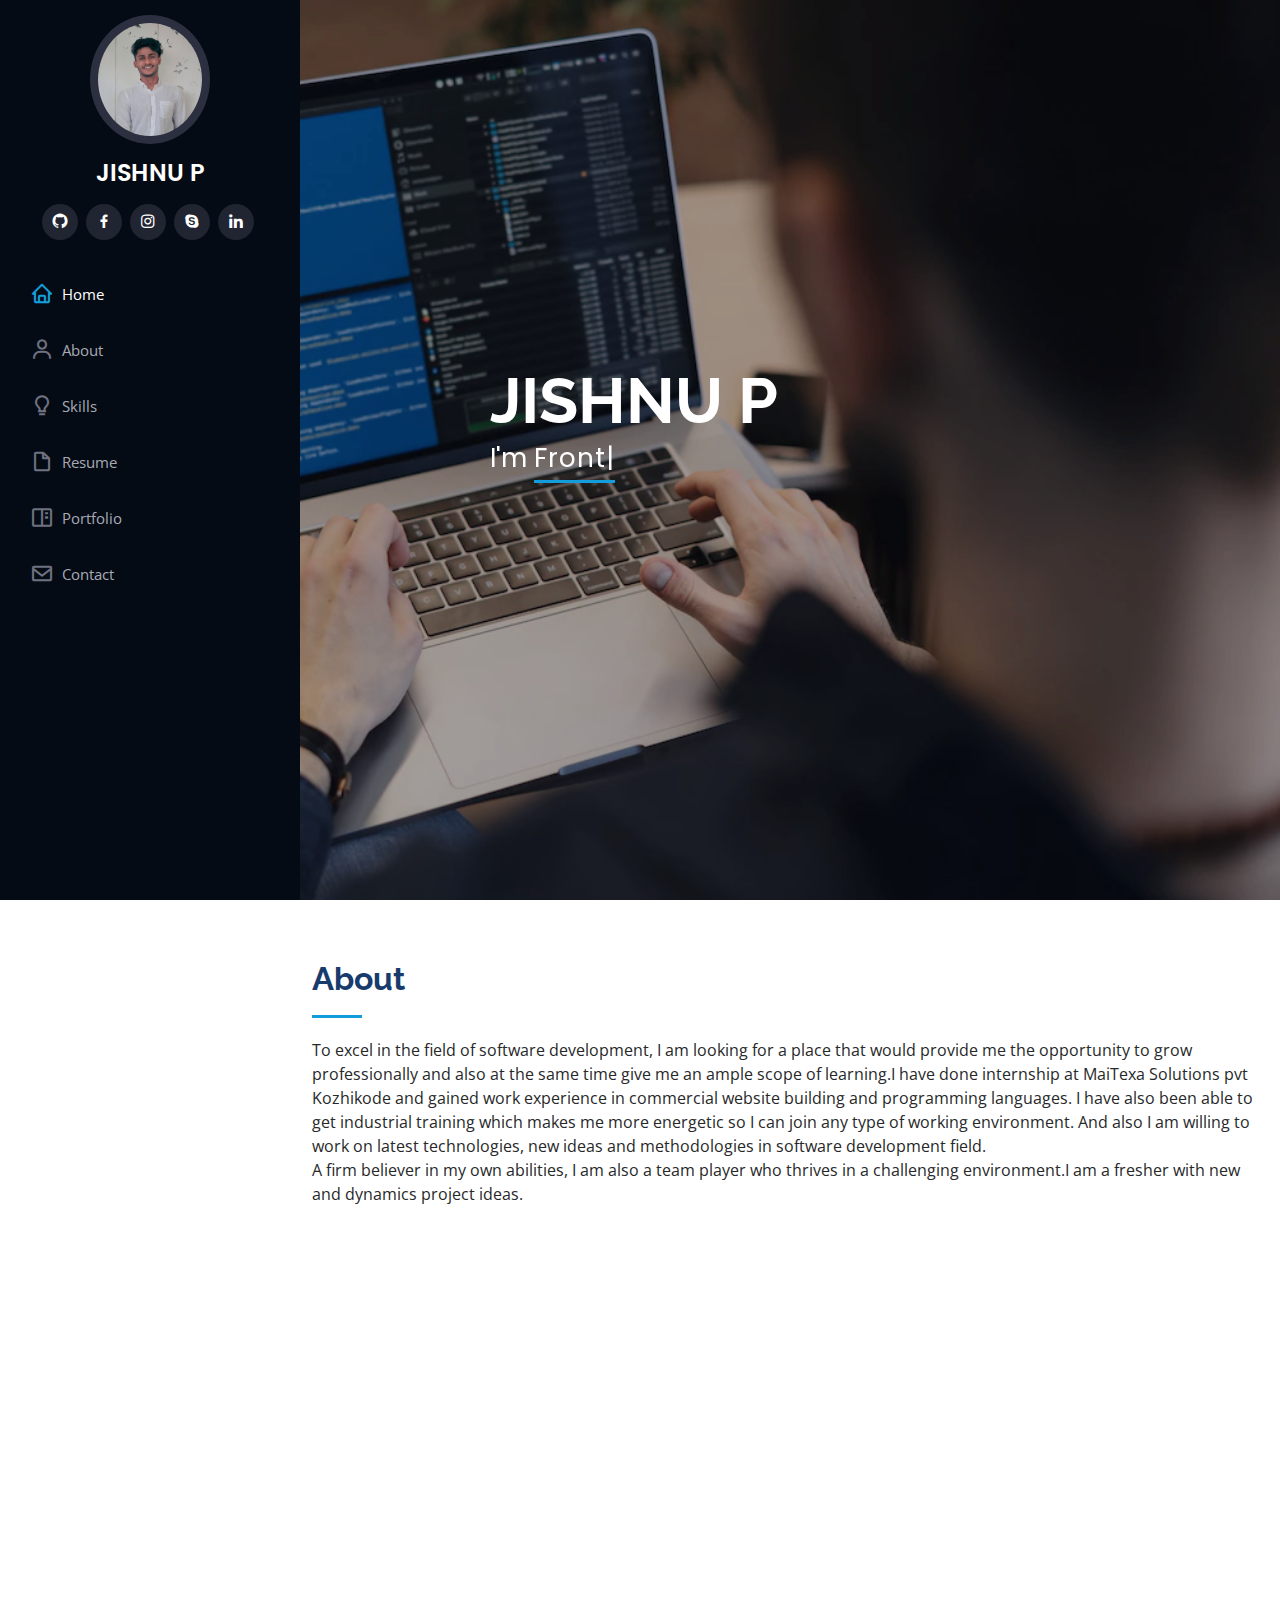
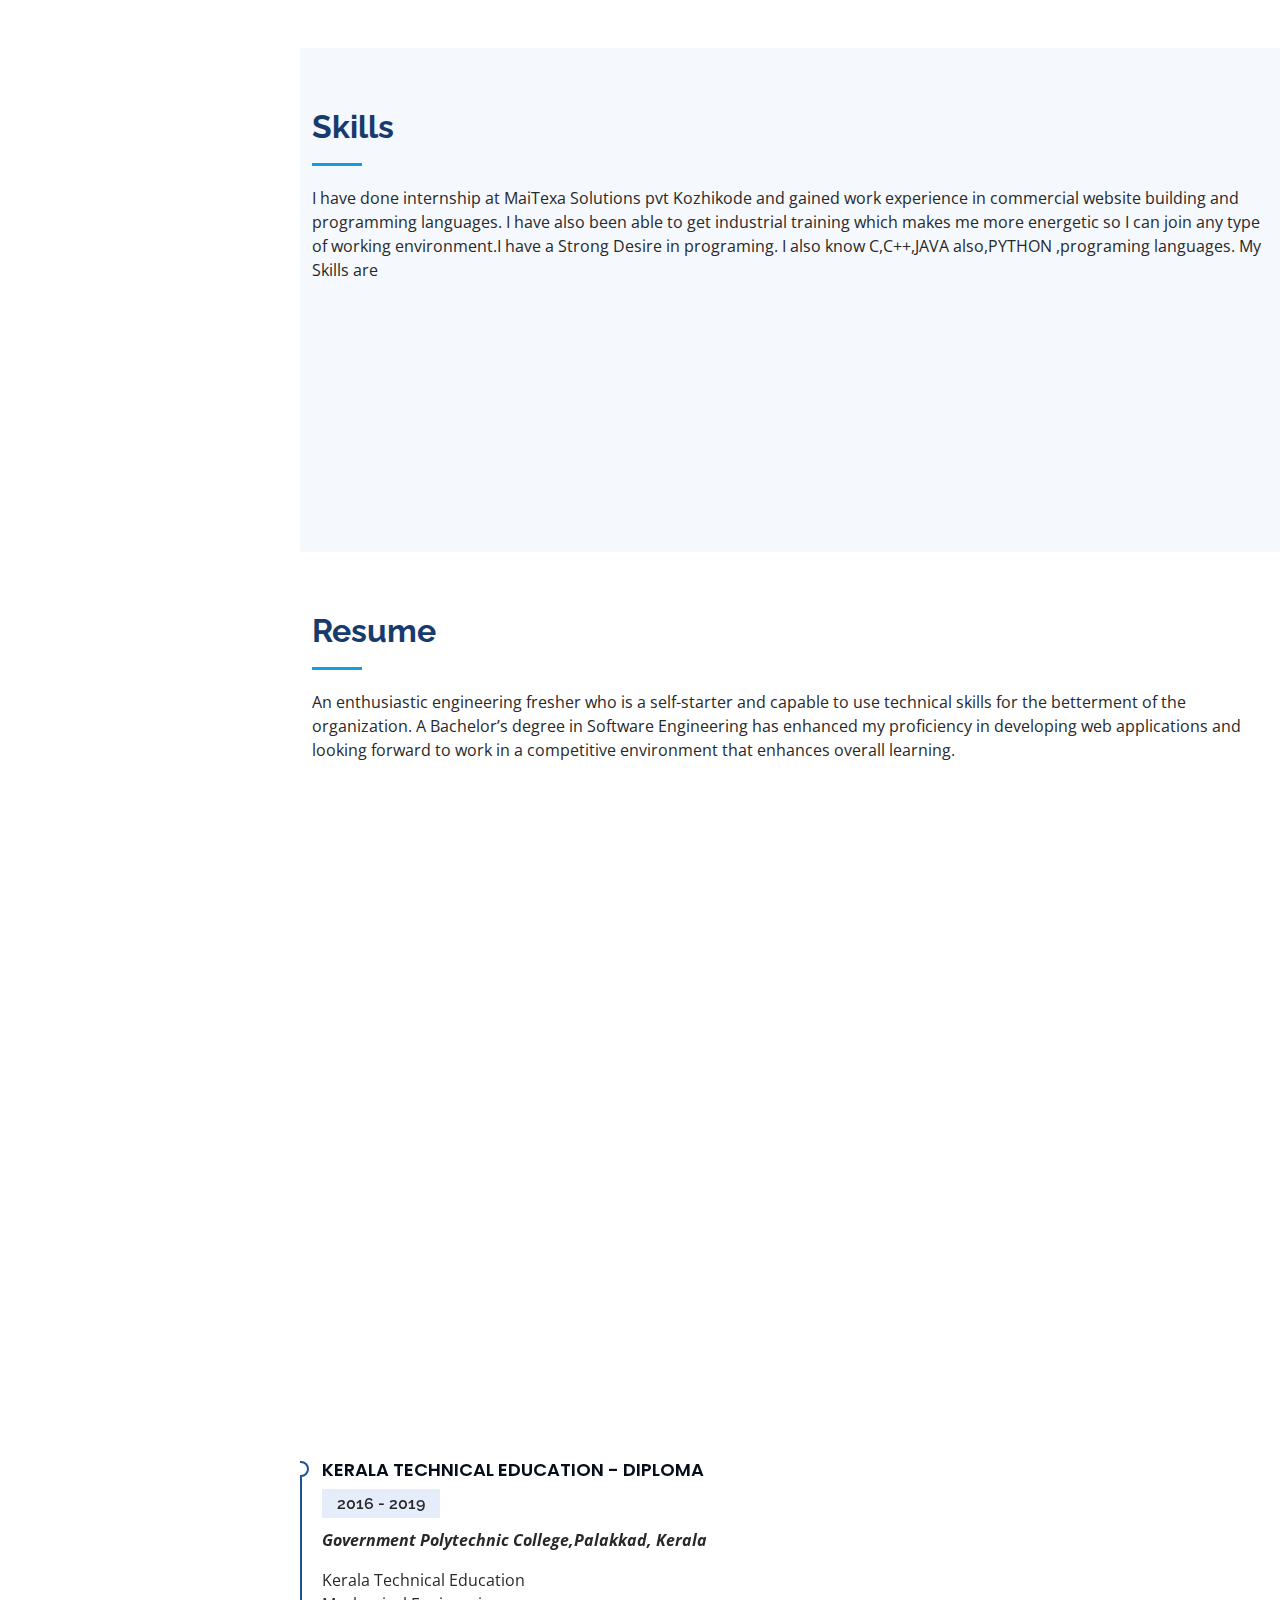
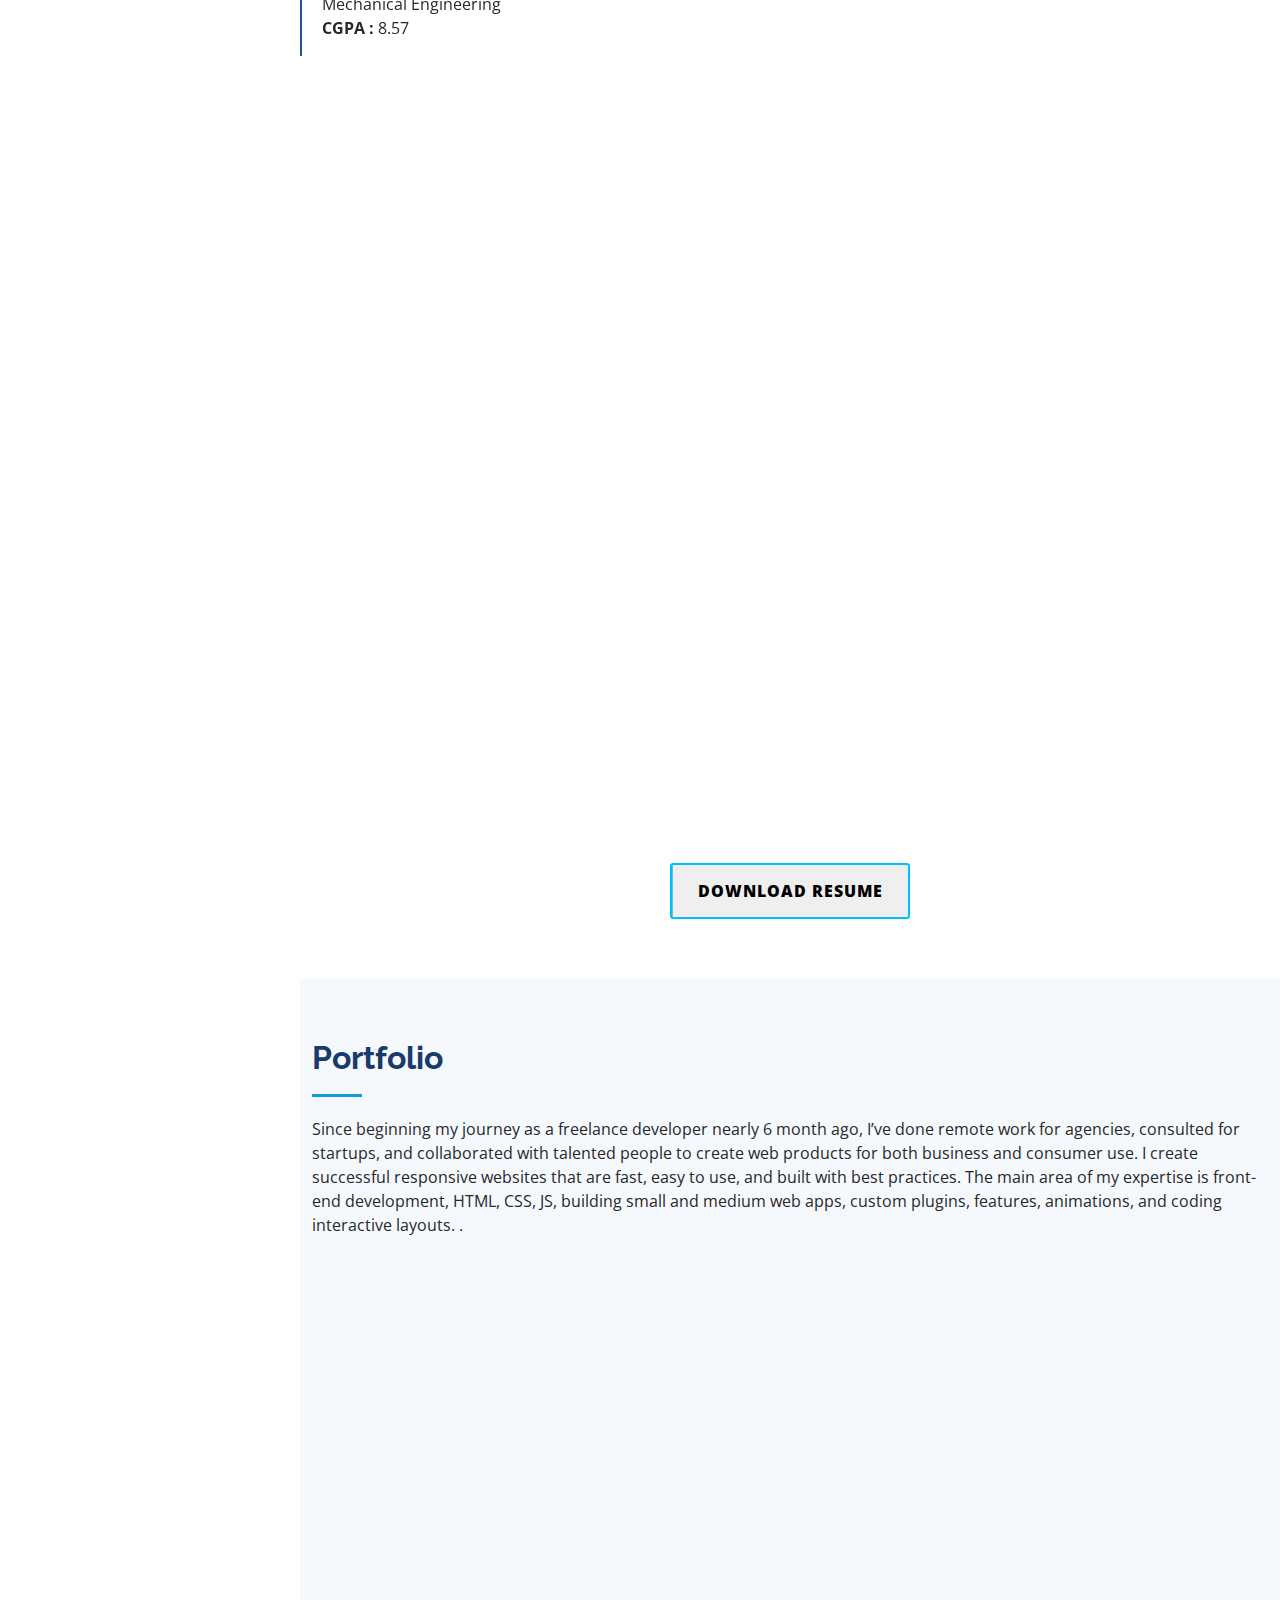
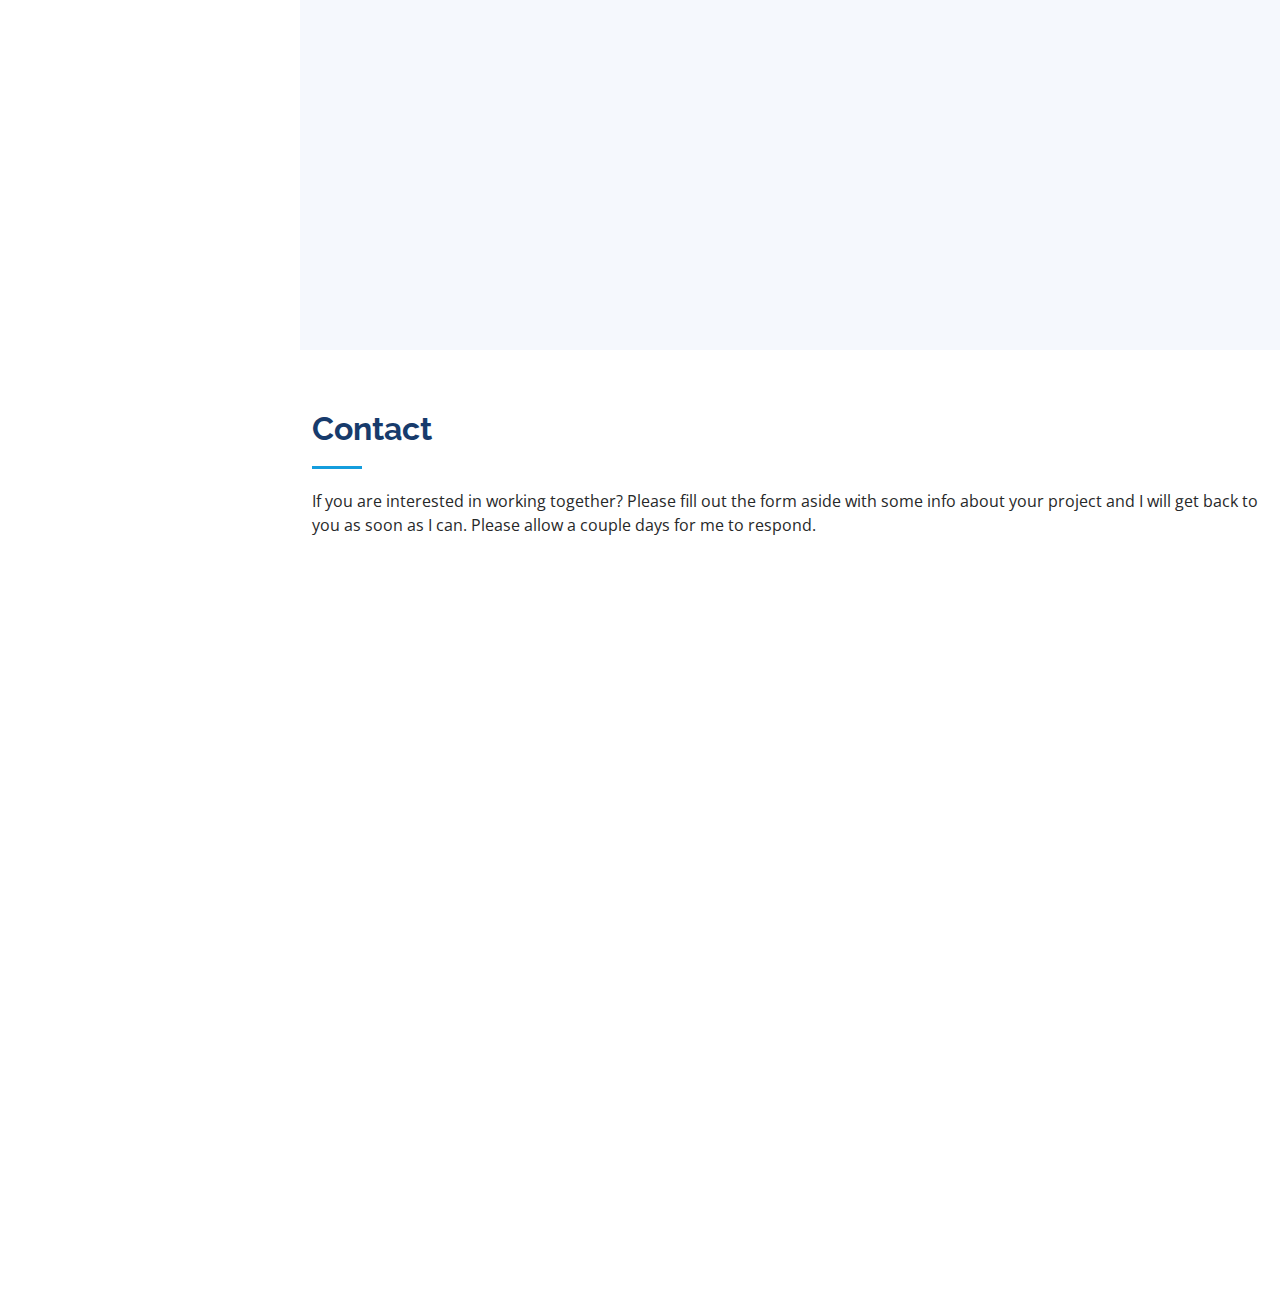
==== index.html @ 3f9a2555 "updated imges" ====
<!DOCTYPE html>
<html lang="en">

<head>
  <meta charset="utf-8">
  <meta content="width=device-width, initial-scale=1.0" name="viewport">

  <title>JISHNU PORTFOLIO</title>
  <meta content="" name="description">
  <meta content="" name="keywords">

  <link href="assets/img/favicon.png" rel="icon"> 
   <link href="assets/img/apple-touch-icon.png" rel="apple-touch-icon">

 
  <link href="https://fonts.googleapis.com/css?family=Open+Sans:300,300i,400,400i,600,600i,700,700i|Raleway:300,300i,400,400i,500,500i,600,600i,700,700i|Poppins:300,300i,400,400i,500,500i,600,600i,700,700i" rel="stylesheet">


  <link href="assets/vendor/aos/aos.css" rel="stylesheet">
  <link href="assets/vendor/bootstrap/css/bootstrap.min.css" rel="stylesheet">
  <link href="assets/vendor/bootstrap-icons/bootstrap-icons.css" rel="stylesheet">
  <link href="assets/vendor/boxicons/css/boxicons.min.css" rel="stylesheet">
  <link href="assets/vendor/glightbox/css/glightbox.min.css" rel="stylesheet">
  <link href="assets/vendor/swiper/swiper-bundle.min.css" rel="stylesheet">


  <link href="assets/css/style.css" rel="stylesheet">


</head>

<body>

  <i class="bi bi-list mobile-nav-toggle d-xl-none"></i>


  <header id="header">
    <div class="d-flex flex-column">

      <div class="profile">
        <img src="assets/img/profile-img.jpg" alt="" class="img-fluid rounded-circle">
        <h1 class="text-light"><a href="index.html">JISHNU P</a></h1>
        <div class="social-links mt-3 text-center">
          <a href="https://github.com/JISHNU506?tab=repositories" class="twitter"><i class='bx bxl-github'></i></a>
          <a href="https://www.linkedin.com/in/jishnu-p-2a7695196/" class="facebook"><i class="bx bxl-facebook"></i></a>
          <a href="https://www.linkedin.com/in/jishnu-p-2a7695196/" class="instagram"><i class="bx bxl-instagram"></i></a>
          <a href="https://www.linkedin.com/in/jishnu-p-2a7695196/" class="google-plus"><i class="bx bxl-skype"></i></a>
          <a href="https://www.linkedin.com/in/jishnu-p-2a7695196/" class="linkedin"><i class="bx bxl-linkedin"></i></a>
        </div>
      </div>

      <nav id="navbar" class="nav-menu navbar">
        <ul>
          <li><a href="#hero" class="nav-link scrollto active"><i class="bx bx-home"></i> <span>Home</span></a></li>
          <li><a href="#about" class="nav-link scrollto"><i class="bx bx-user"></i> <span>About</span></a></li>
          <li><a href="#skills" class="nav-link scrollto"><i class='bx bx-bulb' ></i><span>Skills</span></a></li>
          <li><a href="#resume" class="nav-link scrollto"><i class="bx bx-file-blank"></i> <span>Resume</span></a></li>
          <li><a href="#portfolio" class="nav-link scrollto"><i class="bx bx-book-content"></i> <span>Portfolio</span></a></li>
          
          <li><a href="#contact" class="nav-link scrollto"><i class="bx bx-envelope"></i> <span>Contact</span></a></li>
        </ul>
      </nav>
    </div>
  </header>
  <section id="hero" class="d-flex flex-column justify-content-center align-items-center">
    <div class="hero-container" data-aos="fade-in">
      <h1>JISHNU P</h1>
      <p>I'm <span class="typed" data-typed-items="Front-End Developer,Designer, Freelancer,Web Developer "></span></p>
    </div>
  </section>

  <main id="main">

 
    <section id="about" class="about">
      <div class="container">

        <div class="section-title">
          <h2>About</h2>
          <p>
            To excel in the field of software development, I am looking for a
place that would provide me the opportunity to grow professionally
and also at the same time give me an ample scope of learning.I have done internship at MaiTexa Solutions pvt Kozhikode and gained work experience in commercial website building and programming languages. I have also been able to get industrial training which makes me more energetic so I can join any type of working environment. 
And also I am willing to work on latest technologies, new ideas and
methodologies in software development field.<br>
A firm believer in my own abilities, I am also a team player who thrives in a challenging environment.I am a fresher with new and dynamics project ideas. 
          </p>
        </div>

        <div class="row">
          <div class="col-lg-4" data-aos="fade-right">
            <img src="assets/img/profile-img.jpg" class="img-fluid" alt="">
          </div>
          <div class="col-lg-8 pt-4 pt-lg-0 content" data-aos="fade-left">
            <h3>UI/UX Designer &amp; Web Developer.</h3>
            <p class="fst-italic">
              Recent B-TECH graduate with a passion for developing scalable web applications and working across the full stack. I am looking to join forces with a Prominent and reputed Firm to continue to grow my skill set while contributing to the positive outcome of making people "richer, smarter, and happier".
            </p>
            <div class="row">
              <div class="col-lg-6">
                <ul>

               
                  <li><i class="bi bi-chevron-right"></i> <strong>Phone:</strong> <span>9072172569</span></li>
                  <li><i class="bi bi-chevron-right"></i> <strong>City:</strong> <span>Calicut,  Kerala</span></li>
                  <li><i class="bi bi-chevron-right"></i> <strong>Github:</strong> <a href="https://github.com/JISHNU506"><span>https://github.com/JISHNU506</span></a></li>
                </ul>
                <ul>
                
                  <li><i class="bi bi-chevron-right"></i> <strong>Linkedin:</strong> <a href="https://www.linkedin.com/in/jishnu-p-2a7695196/"><span>https://www.linkedin.com/in/jishnu-p-2a7695196/</span></a></li>
                </ul>
              </div>
              <div class="col-lg-6">
                <ul>
                  <li><i class="bi bi-chevron-right"></i> <strong>Age:</strong> <span>23</span></li>
                  <li><i class="bi bi-chevron-right"></i> <strong>Degree:</strong> <span>B-Tech</span></li>
                  <li><i class="bi bi-chevron-right"></i> <strong>Email:</strong> <span>pjishnu506@gmail.com</span></li>
                  <li><i class="bi bi-chevron-right"></i> <strong>Freelance:</strong> <span>Available</span></li>
                </ul>
              </div>
            </div>
         
          </div>
        </div>

      </div>
    </section>



    <section id="skills" class="skills section-bg">
      <div class="container">

        <div class="section-title">
          <h2>Skills</h2>
          <p> I have done internship at MaiTexa Solutions pvt Kozhikode and gained work experience in commercial website building and programming languages. I have also been able to get industrial training which makes me more energetic so I can join any type of working environment.I have a Strong Desire in programing. I also know C,C++,JAVA also,PYTHON ,programing languages.
          My Skills are</p>
        </div>

        <div class="row skills-content">

          <div class="col-lg-6" data-aos="fade-up">

            <div class="progress">
              <span class="skill">HTML <i class="val">90%</i></span>
              <div class="progress-bar-wrap">
                <div class="progress-bar" role="progressbar" aria-valuenow="90" aria-valuemin="0" aria-valuemax="100"></div>
              </div>
            </div>

            <div class="progress">
              <span class="skill">CSS <i class="val">90%</i></span>
              <div class="progress-bar-wrap">
                <div class="progress-bar" role="progressbar" aria-valuenow="90" aria-valuemin="0" aria-valuemax="100"></div>
              </div>
            </div>

            <div class="progress">
              <span class="skill">JavaScript <i class="val">80%</i></span>
              <div class="progress-bar-wrap">
                <div class="progress-bar" role="progressbar" aria-valuenow="80" aria-valuemin="0" aria-valuemax="100"></div>
              </div>
            </div>

          </div>

          <div class="col-lg-6" data-aos="fade-up" data-aos-delay="100">

            <div class="progress">
              <span class="skill">React JS<i class="val">90%</i></span>
              <div class="progress-bar-wrap">
                <div class="progress-bar" role="progressbar" aria-valuenow="90" aria-valuemin="0" aria-valuemax="100"></div>
              </div>
            </div>

            <div class="progress">
              <span class="skill">Bootstrap <i class="val">90%</i></span>
              <div class="progress-bar-wrap">
                <div class="progress-bar" role="progressbar" aria-valuenow="90" aria-valuemin="0" aria-valuemax="100"></div>
              </div>
            </div>

            <div class="progress">
              <span class="skill">Node JS<i class="val">70%</i></span>
              <div class="progress-bar-wrap">
                <div class="progress-bar" role="progressbar" aria-valuenow="70" aria-valuemin="0" aria-valuemax="100"></div>
              </div>
            </div>

          </div>

        </div>

      </div>
    </section>
    <section id="resume" class="resume">
      <div class="container">

        <div class="section-title">
          <h2>Resume</h2>
          <p>An enthusiastic engineering fresher who is a self-starter and capable to use technical skills for the betterment of the organization. A Bachelor’s degree in Software Engineering has enhanced my proficiency in developing web applications and looking forward to work in a competitive environment that enhances overall learning.</p>
        </div>

        <div class="row">
          <div class="col-lg-6" data-aos="fade-up">
            <h3 class="resume-title">Sumary</h3>
            <div class="resume-item pb-0">
              <h4>JISHNU P</h4>
              <p><em>I am a beginner in leveraging agile frameworks to provide a robust summary for high-level reviews. But my journey towards it was exciting and energetic
                Iterative approaches to corporate strategy encourage collaborative thinking to drive overall value.</em></p>
             
            </div>

            <h3 class="resume-title">Education</h3>
            <div class="resume-item">
              <h4>Full Stack-Web Development - MERN </h4>
              <h5>July 2022 -December 2022</h5>
              <p><em>MAITEXA WEB SOLUTIONS, Calicut, Kerala</em></p>
              <p>I have done internship at MaiTexa Solutions pvt Kozhikode and gained work experience in commercial website building and programming languages.
              </p>
            </div>
            <div class="resume-item">
              <h4>Bachelor of technology </h4>
              <h5>2019 - 2022</h5>
              <p><em><b>Government Engineering College, Wayanad, Kerala</b></em></p>
              <p>Abdul Kalam University Kerala
                <br> Mechanical Engineering <br><b>CGPA : </b>  7.21</p>
            </div>
          </div>
          <div class="resume-item">
            <h4>Kerala Technical Education - Diploma</h4>
            <h5>2016 - 2019</h5>
            <p><em><b>Government Polytechnic College,Palakkad, Kerala</b></em></p>
            <p>Kerala Technical Education
              <br> Mechanical Engineering <br><b>CGPA : </b>  8.57</p>
          </div>
        </div>
          <div class="col-lg-6" data-aos="fade-up" data-aos-delay="100">
            <h3 class="resume-title">Professional Experience</h3>
            <div class="resume-item">
              <h4>Junior Web Developer</h4>
              <h5> Present</h5>
              <p><em><b> Calicut,Kerala </em></b></em></p>
              <p>Bring to the table win-win survival strategies to ensure proactive domination. At the end of the day, going forward, a new normal that has evolved from generation X is on the runway heading towards a streamlined cloud solution. User generated content in real-time will have multiple touchpoints for offshoring.</p>
  
            </div>
            <div class="resume-item">
              <h4>Web Developer trainee</h4>
              <h5>July 2022 -December</h5>
              <p><em><b>Maitexa Info Solutions PVT Limited , Calicut ,Kerala</b></em></p>
              <ul>
             
                <li>Managed up to 5 projects or tasks at a given time while under pressure</li>
                <li>Gained work experience in commercial website building and programming languages</li>


              </ul>
            </div>
            <div class="resume-item">
              <h4>Web Design Intern</h4>
              <h5>July 2022 -December</h5>
              <p><em><b>NICTC kottayi,Kerala</b></em></p>
            <p>I have done Two months of internship at NICTC kottay.</p>            </div>
          </div>
        </div>

      </div>
      <br><br>
      <center><a href="assets/resume/JISHNU_FRONTEND_RESUME.pdf" download="Resume"><button  id="button1" data-text="Click to Download">
        <span>Download Resume</span>
      </button></a></center>
    </section>
    <section id="portfolio" class="portfolio section-bg">
      <div class="container">

        <div class="section-title">
          <h2>Portfolio</h2>
          <p>Since beginning my journey as a freelance developer nearly 6 month ago, I’ve done remote work for agencies, consulted for startups, and collaborated with talented people to create web products for both business and consumer use.

            I create successful responsive websites that are fast, easy to use, and built with best practices. The main area of my expertise is front-end development, HTML, CSS, JS, building small and medium web apps, custom plugins, features, animations, and coding interactive layouts.
            .</p>
        </div>

        <div class="row" data-aos="fade-up">
          <div class="col-lg-12 d-flex justify-content-center">
            <ul id="portfolio-flters">
              <li data-filter="*" class="filter-active">All</li>
         
            </ul>
          </div>
        </div>

        <div class="row portfolio-container" data-aos="fade-up" data-aos-delay="100">

          <div class="col-lg-4 col-md-6 portfolio-item filter-app">
            <div class="portfolio-wrap">
              <img src="assets/img/portfolio/portfolio-1.png" class="img-fluid" alt="">
              <div class="portfolio-links">
                <a href="assets/img/portfolio/portfolio-1.png" data-gallery="portfolioGallery" class="portfolio-lightbox" title="web 1"><i class="bx bx-plus"></i></a>
                <a href="portfolio-details1.html" title="More Details"><i class="bx bx-link"></i></a>
              </div>
            </div>
          </div>

          <div class="col-lg-4 col-md-6 portfolio-item filter-web">
            <div class="portfolio-wrap">
              <img src="assets/img/portfolio/portfolio-2.jpg" class="img-fluid" alt="">
              <div class="portfolio-links">
                <a href="assets/img/portfolio/portfolio-2.jpg" data-gallery="portfolioGallery" class="portfolio-lightbox" title="Web 2"><i class="bx bx-plus"></i></a>
                <a href="portfolio-details2.html" title="More Details"><i class="bx bx-link"></i></a>
              </div>
            </div>
          </div>


          

          <div class="col-lg-4 col-md-6 portfolio-item filter-app">
            <div class="portfolio-wrap">
              <img src="assets/img/portfolio/portfolio-3.jpg" class="img-fluid" alt="">
              <div class="portfolio-links">
                <a href="assets/img/portfolio/portfolio-3.jpg" data-gallery="portfolioGallery" class="portfolio-lightbox" title="web 3"><i class="bx bx-plus"></i></a>
                <a href="portfolio-details3.html" title="More Details"><i class="bx bx-link"></i></a>
              </div>
            </div>
          </div>

          <div class="col-lg-4 col-md-6 portfolio-item filter-card">
            <div class="portfolio-wrap">
              <img src="assets/img/portfolio/portfolio-4.jpg" class="img-fluid" alt="">
              <div class="portfolio-links">
                <a href="assets/img/portfolio/portfolio-4.jpg" data-gallery="portfolioGallery" class="portfolio-lightbox" title="web 4"><i class="bx bx-plus"></i></a>
                <a href="portfolio-details4.html" title="More Details"><i class="bx bx-link"></i></a>
              </div>
            </div>
          </div>

          <div class="col-lg-4 col-md-6 portfolio-item filter-web">
            <div class="portfolio-wrap">
              <img src="assets/img/portfolio/portfolio-5.jpg" class="img-fluid" alt="">
              <div class="portfolio-links">
                <a href="assets/img/portfolio/portfolio-5.jpg" data-gallery="portfolioGallery" class="portfolio-lightbox" title="web 5"><i class="bx bx-plus"></i></a>
                <a href="portfolio-details5.html" title="More Details"><i class="bx bx-link"></i></a>
              </div>
            </div>
          </div>

          
          <div class="col-lg-4 col-md-6 portfolio-item filter-web">
            <div class="portfolio-wrap">
              <img src="assets/img/portfolio/portfolio-10.jpg" class="img-fluid" alt="">
              <div class="portfolio-links">
                <a href="assets/img/portfolio/portfolio-10.jpg" data-gallery="portfolioGallery" class="portfolio-lightbox" title="web 6"><i class="bx bx-plus"></i></a>
                <a href="portfolio-details10.html" title="More Details"><i class="bx bx-link"></i></a>
              </div>
            </div>
          </div>

          <div class="col-lg-4 col-md-6 portfolio-item filter-card">
            <div class="portfolio-wrap">
              <img src="assets/img/portfolio/portfolio-8.jpg" class="img-fluid" alt="">
              <div class="portfolio-links">
                <a href="assets/img/portfolio/portfolio-8.jpg" data-gallery="portfolioGallery" class="portfolio-lightbox" title="web 7"><i class="bx bx-plus"></i></a>
                <a href="portfolio-details8.html" title="More Details"><i class="bx bx-link"></i></a>
              </div>
            </div>
          </div>

          <div class="col-lg-4 col-md-6 portfolio-item filter-app">
            <div class="portfolio-wrap">
              <img src="assets/img/portfolio/portfolio-6.jpg" class="img-fluid" alt="">
              <div class="portfolio-links">
                <a href="assets/img/portfolio/portfolio-6.jpg" data-gallery="portfolioGallery" class="portfolio-lightbox" title="Game 1"><i class="bx bx-plus"></i></a>
                <a href="portfolio-details6.html" title="More Details"><i class="bx bx-link"></i></a>
              </div>
            </div>
          </div>


          <div class="col-lg-4 col-md-6 portfolio-item filter-card">
            <div class="portfolio-wrap">
              <img src="assets/img/portfolio/portfolio-7.jpg" class="img-fluid" alt="">
              <div class="portfolio-links">
                <a href="assets/img/portfolio/portfolio-7.jpg" data-gallery="portfolioGallery" class="portfolio-lightbox" title="web 8"><i class="bx bx-plus"></i></a>
                <a href="portfolio-details7.html" title="More Details"><i class="bx bx-link"></i></a>
              </div>
            </div>
          </div>
          

      
<!-- 
          <div class="col-lg-4 col-md-6 portfolio-item filter-web">
            <div class="portfolio-wrap">
              <img src="assets/img/portfolio/portfolio-9.jpg" class="img-fluid" alt="">
              <div class="portfolio-links">
                <a href="assets/img/portfolio/portfolio-9.jpg" data-gallery="portfolioGallery" class="portfolio-lightbox" title="Web 3"><i class="bx bx-plus"></i></a>
                <a href="portfolio-details9.html" title="More Details"><i class="bx bx-link"></i></a>
              </div>
            </div>
          </div> -->

         

        </div>

      </div>
    </section>
    <section id="contact" class="contact">
      <div class="container">

        <div class="section-title">
          <h2>Contact</h2>
          <p>If you are interested in working together? Please fill out the form aside with some info about your project and I will get back to you as soon as I can. Please allow a couple days for me to respond.</p>
        </div>

        <div class="row" data-aos="fade-in">

          <div class="col-lg-5 d-flex align-items-stretch">
            <div class="info">
              <div class="address">
                <i class="bi bi-geo-alt"></i>
                <h4>Location:</h4>
                <p>Calicut,keral</p>
              </div>

              <div class="email">
                <i class="bi bi-envelope"></i>
                <h4>Email:</h4>
                <p>pjishnu507@gmail.com</p>
              </div>

              <div class="phone">
                <i class="bi bi-phone"></i>
                <h4>Call:</h4>
                <p>9072172569</p>
              </div>

              <iframe src="https://www.google.com/maps/embed?pb=!1m18!1m12!1m3!1d125218.4289568155!2d75.7407733067305!3d11.255826554589143!2m3!1f0!2f0!3f0!3m2!1i1024!2i768!4f13.1!3m3!1m2!1s0x3ba65938563d4747%3A0x32150641ca32ecab!2sKozhikode%2C%20Kerala!5e0!3m2!1sen!2sin!4v1671889794581!5m2!1sen!2sin" frameborder="0" style="border:0; width: 100%; height: 290px;" allowfullscreen></iframe>
            </div>

          </div>

          <div class="col-lg-7 mt-5 mt-lg-0 d-flex align-items-stretch">
            <form action="forms/contact.php" method="post" role="form" class="php-email-form">
              <div class="row">
                <div class="form-group col-md-6">
                  <label for="name">Your Name</label>
                  <input type="text" name="name" class="form-control" id="name" required>
                </div>
                <div class="form-group col-md-6">
                  <label for="name">Your Email</label>
                  <input type="email" class="form-control" name="email" id="email" required>
                </div>
              </div>
              <div class="form-group">
                <label for="name">Subject</label>
                <input type="text" class="form-control" name="subject" id="subject" required>
              </div>
              <div class="form-group">
                <label for="name">Message</label>
                <textarea class="form-control" name="message" rows="10" required></textarea>
              </div>
              <div class="my-3">
                <div class="loading">Loading</div>
                <div class="error-message"></div>
                <div class="sent-message">Your message has been sent. Thank you!</div>
              </div>
              <div class="text-center"><button type="submit">Send Message</button></div>
            </form>
          </div>

        </div>

      </div>
    </section>

  </main>
  <footer id="footer">
    <div class="container">
      
    </div>
  </footer>

  <a href="#" class="back-to-top d-flex align-items-center justify-content-center"><i class="bi bi-arrow-up-short"></i></a>

 
  <script src="assets/vendor/purecounter/purecounter_vanilla.js"></script>
  <script src="assets/vendor/aos/aos.js"></script>
  <script src="assets/vendor/bootstrap/js/bootstrap.bundle.min.js"></script>
  <script src="assets/vendor/glightbox/js/glightbox.min.js"></script>
  <script src="assets/vendor/isotope-layout/isotope.pkgd.min.js"></script>
  <script src="assets/vendor/swiper/swiper-bundle.min.js"></script>
  <script src="assets/vendor/typed.js/typed.min.js"></script>
  <script src="assets/vendor/waypoints/noframework.waypoints.js"></script>
  <script src="assets/vendor/php-email-form/validate.js"></script>

  <script src="assets/js/main.js"></script>

</body>

</html>
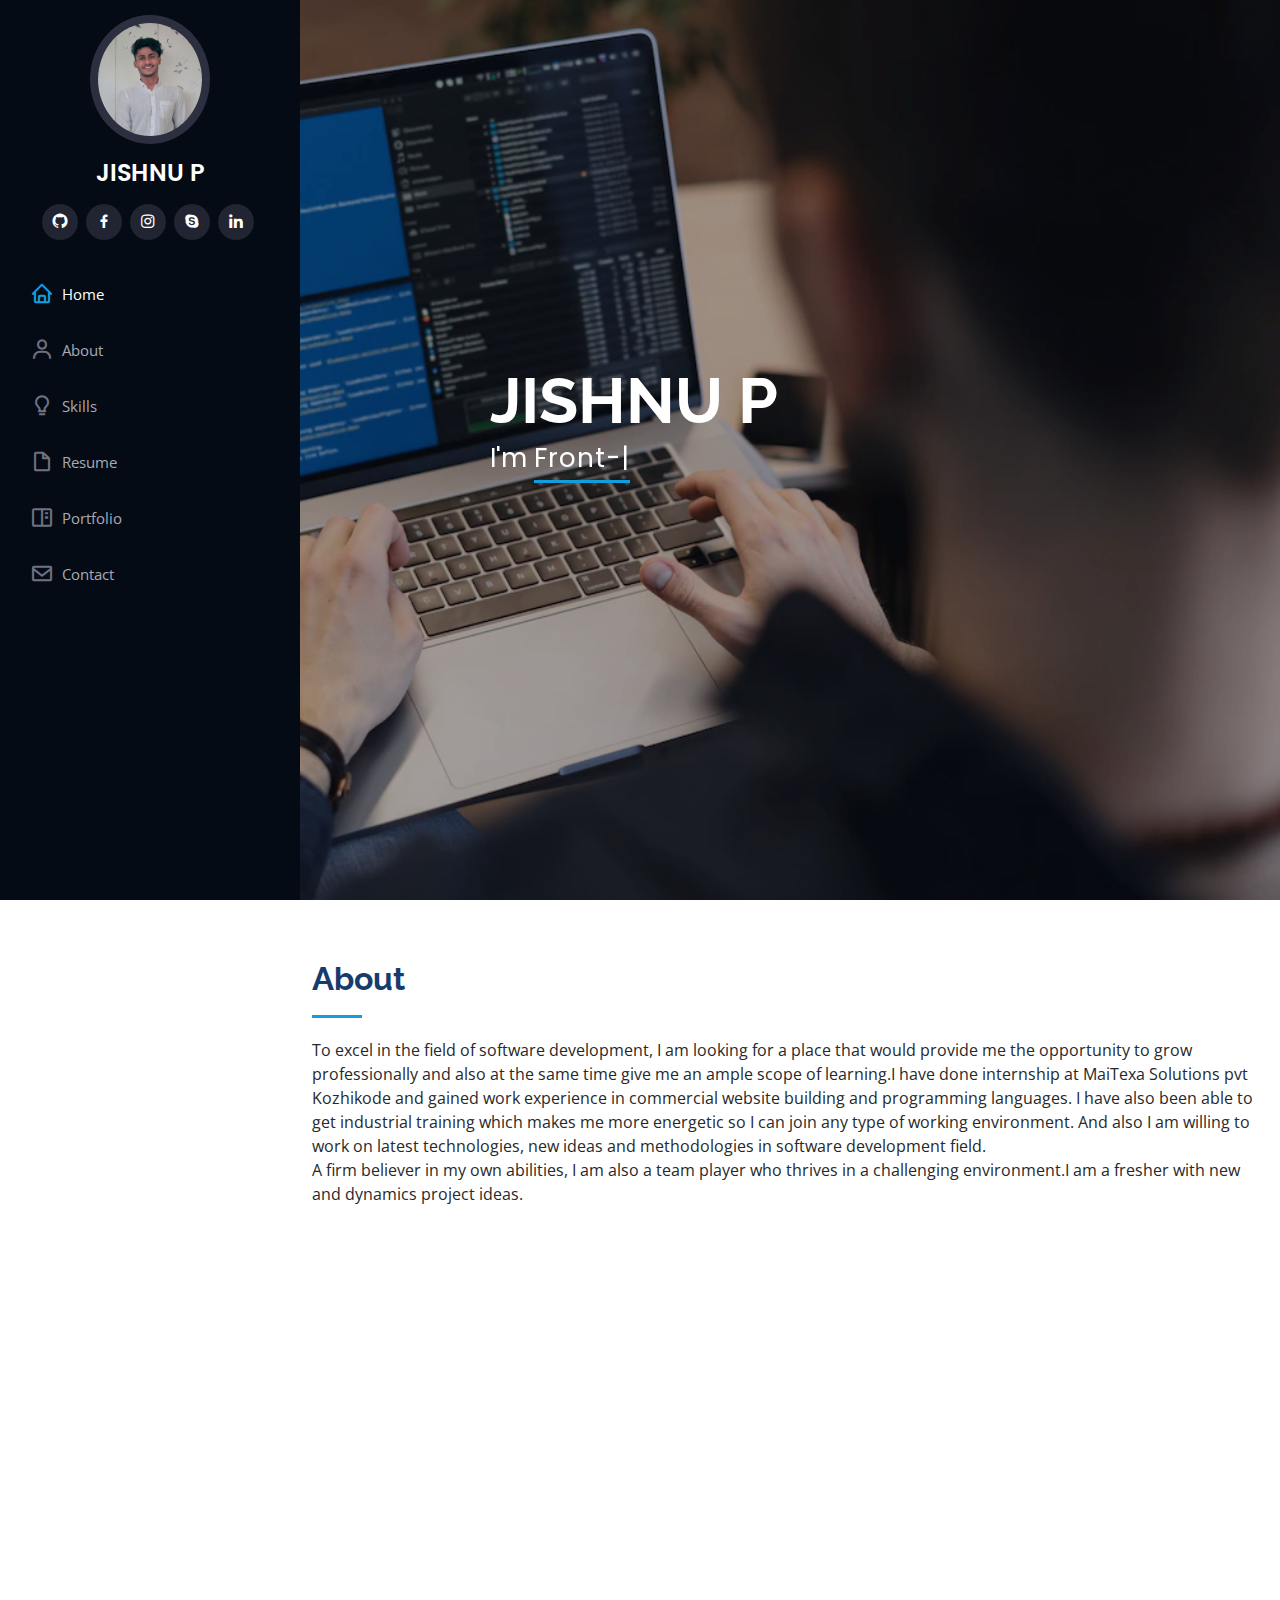
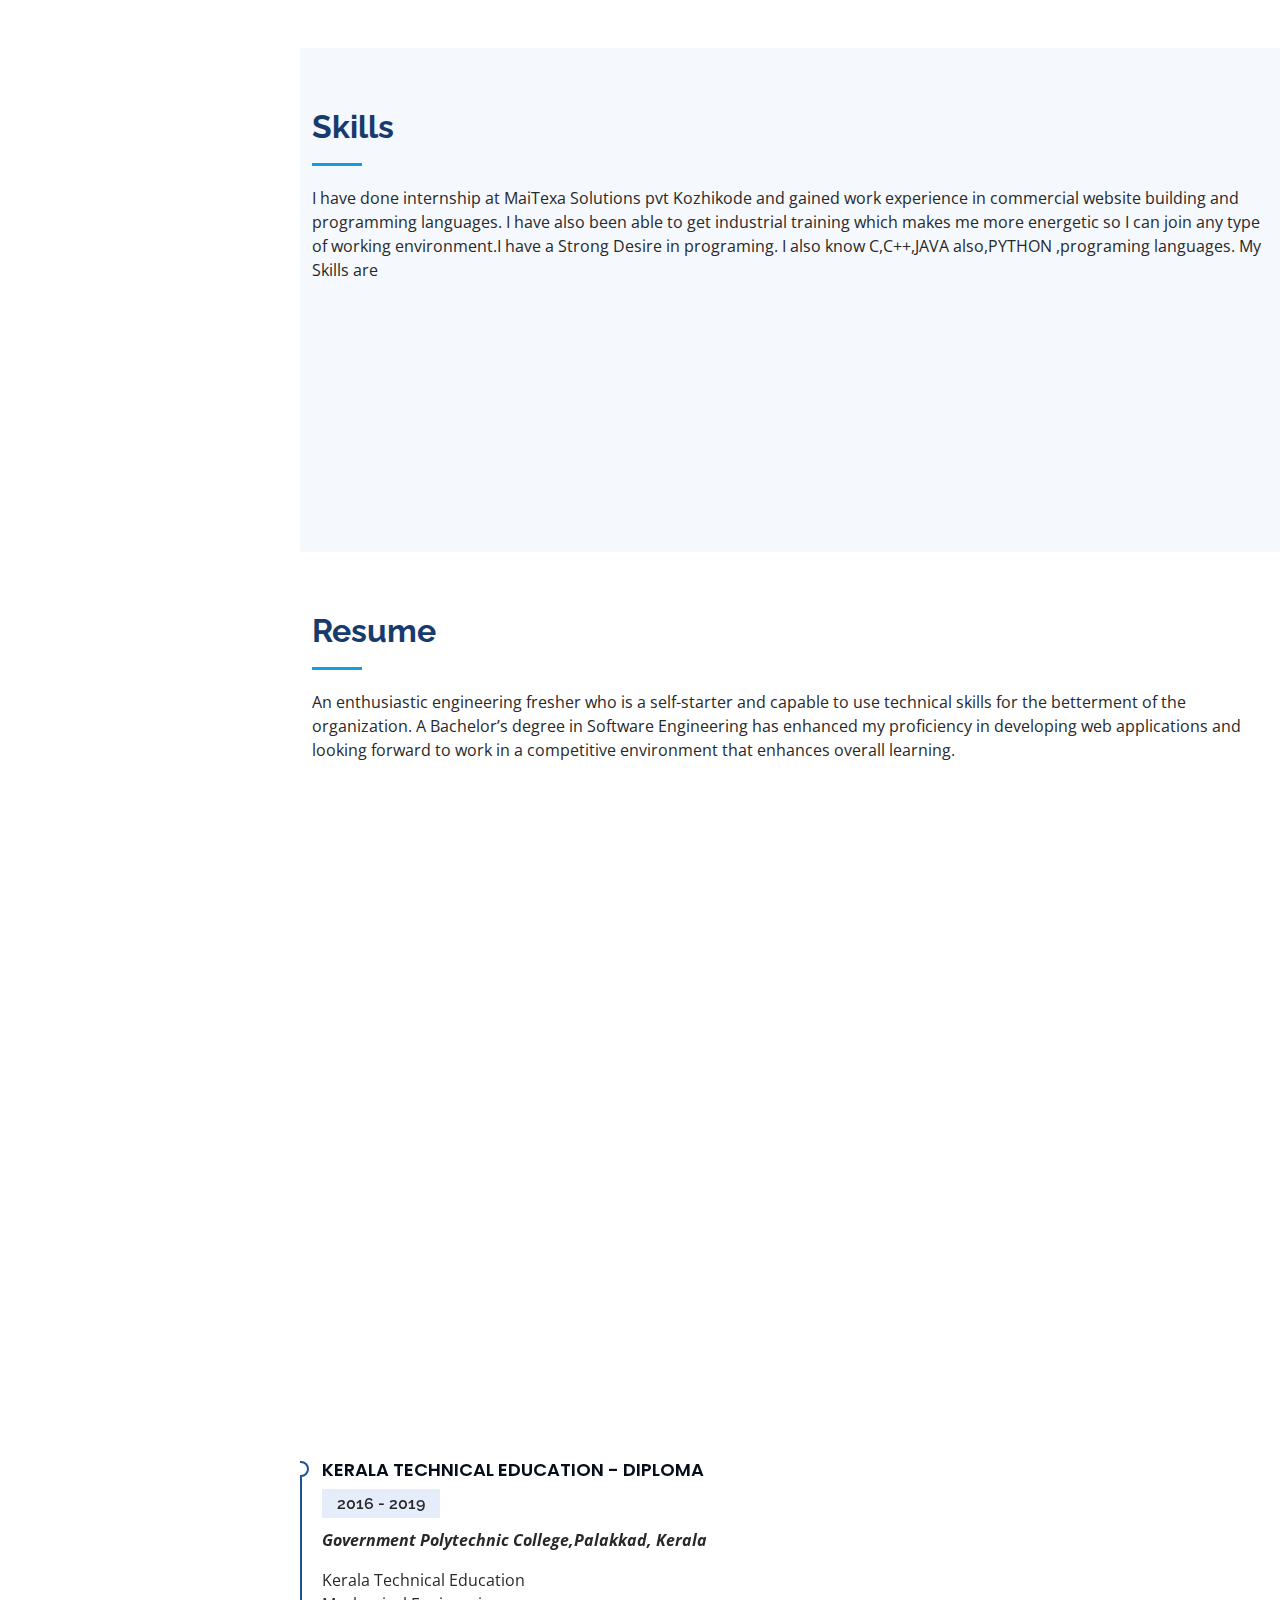
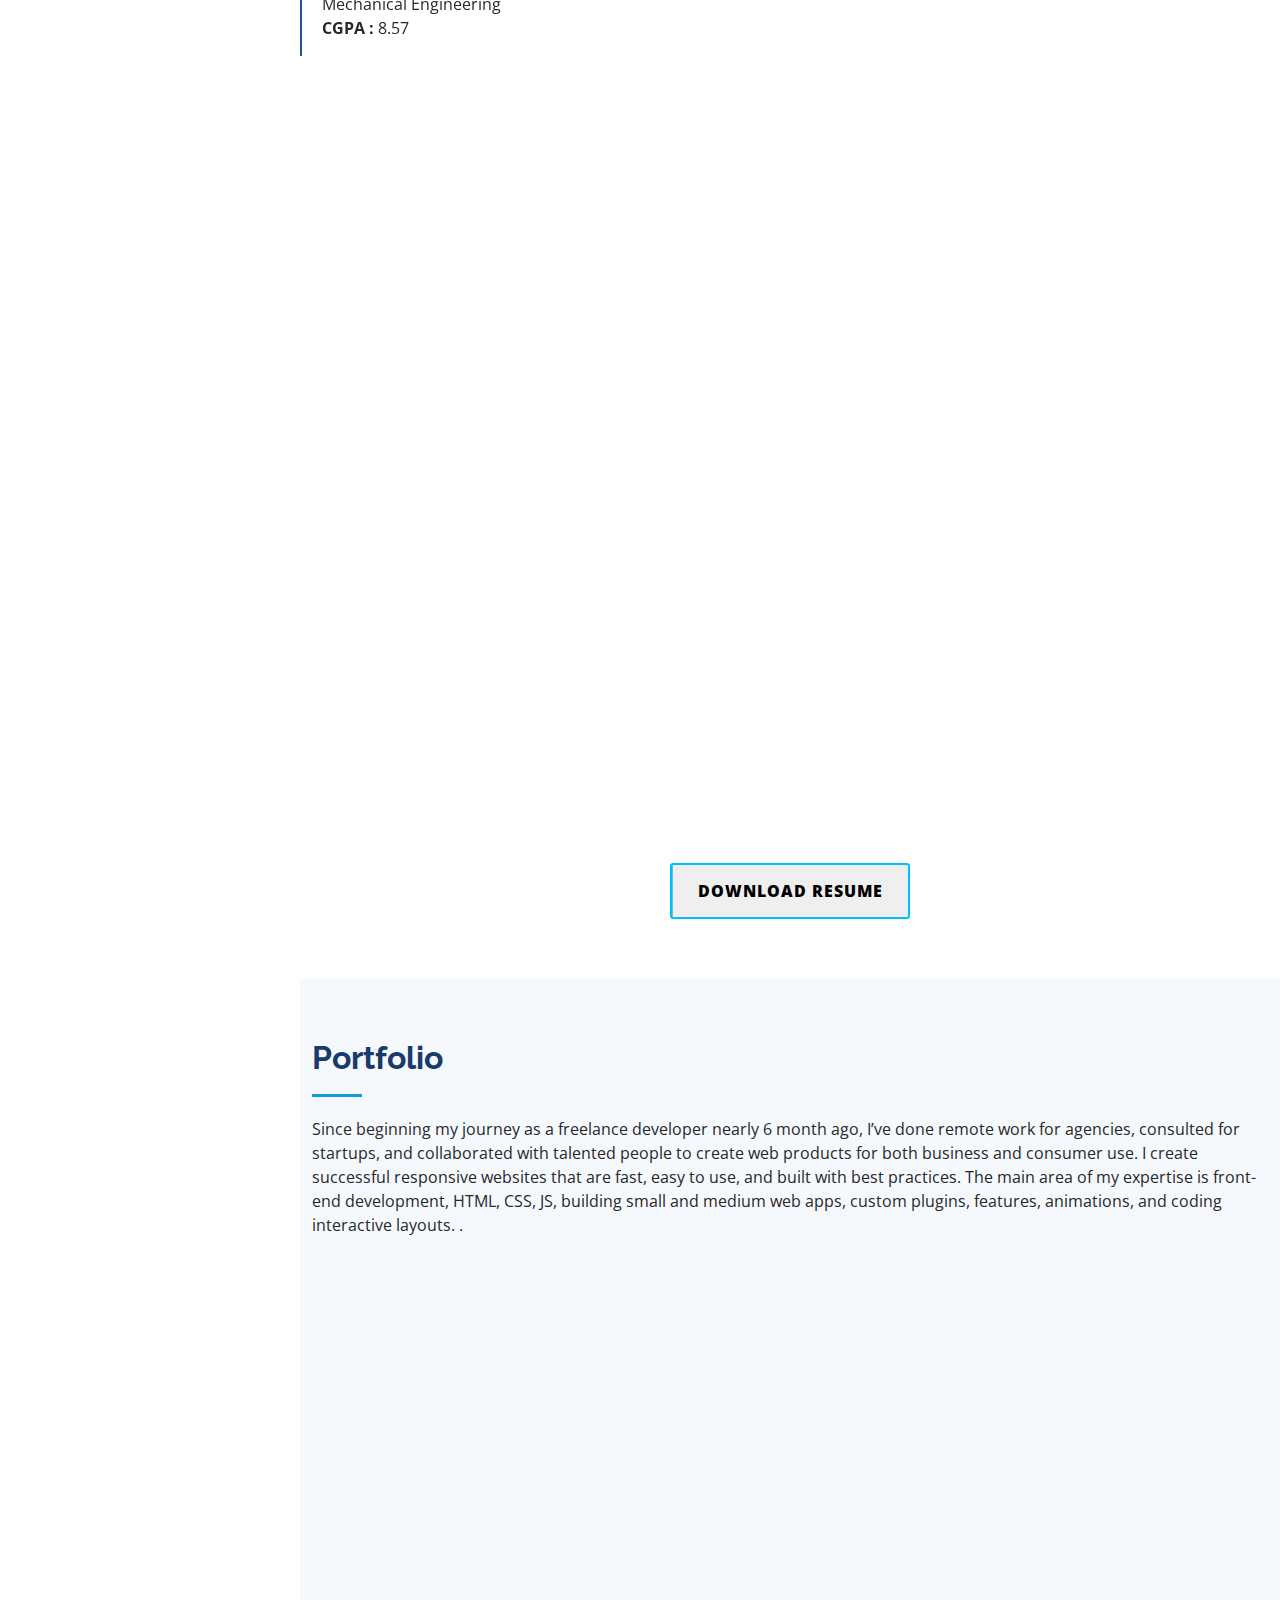
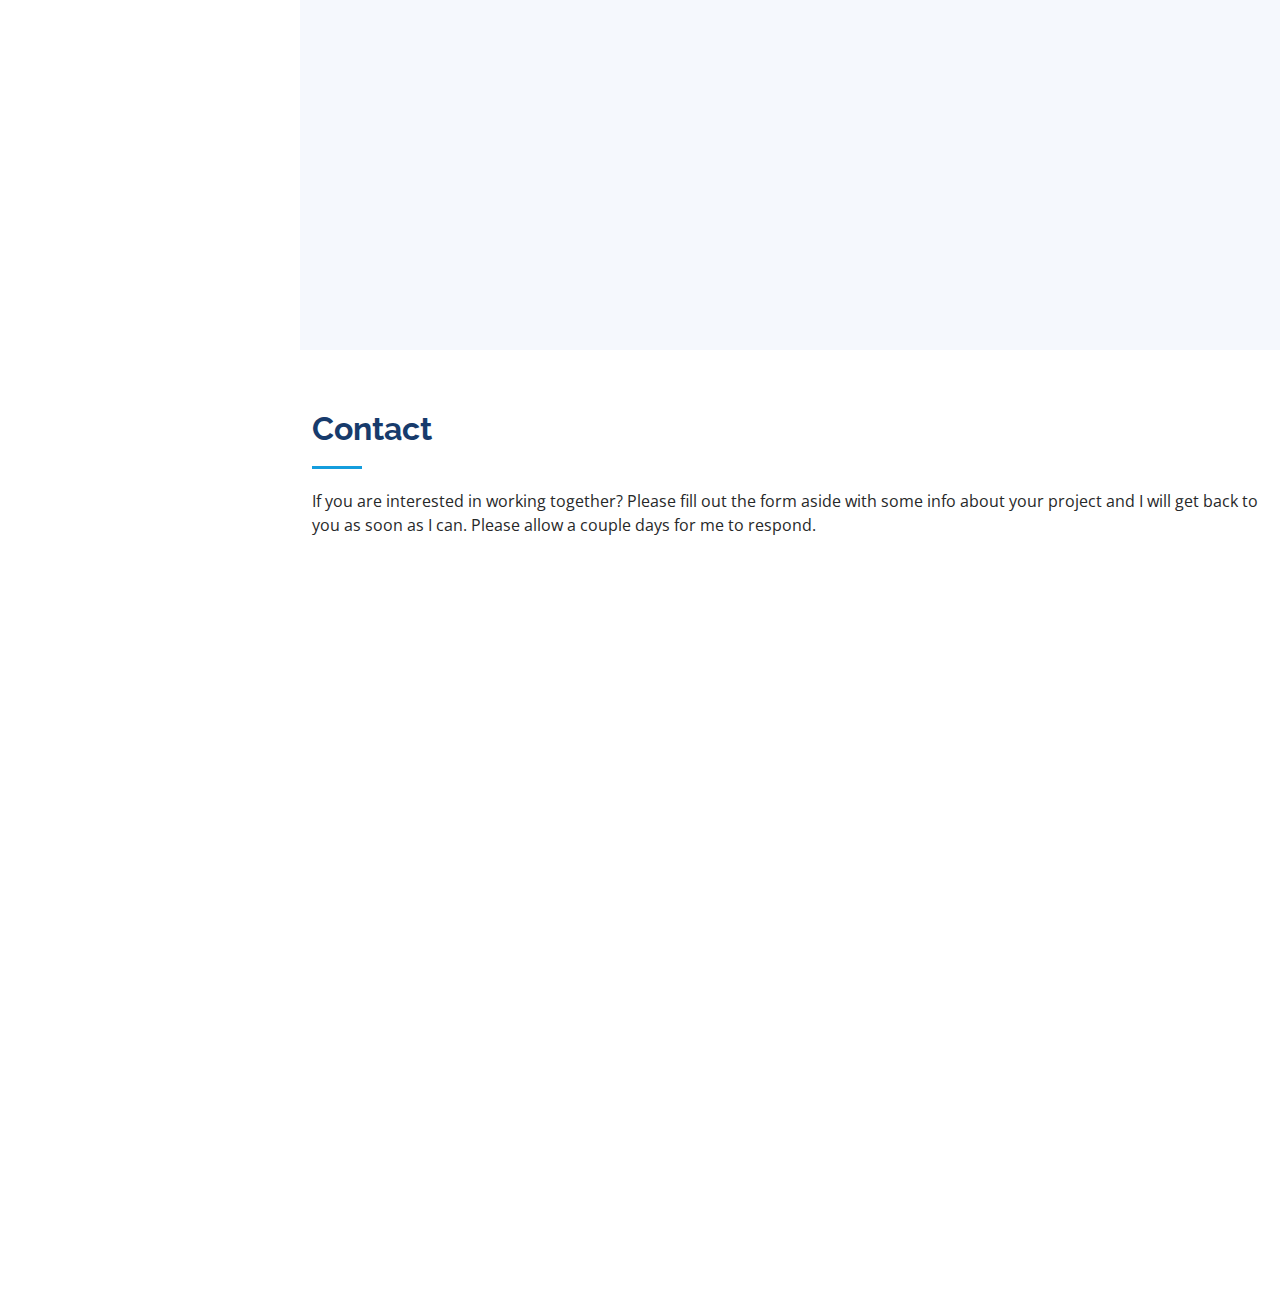
==== commit a9ad3f2b: "Update index.html" ====
--- a/index.html
+++ b/index.html
@@ -112,7 +112,7 @@
               </div>
               <div class="col-lg-6">
                 <ul>
-                  <li><i class="bi bi-chevron-right"></i> <strong>Age:</strong> <span>23</span></li>
+                  <!-- <li><i class="bi bi-chevron-right"></i> <strong>Age:</strong> <span>23</span></li> -->
                   <li><i class="bi bi-chevron-right"></i> <strong>Degree:</strong> <span>B-Tech</span></li>
                   <li><i class="bi bi-chevron-right"></i> <strong>Email:</strong> <span>pjishnu506@gmail.com</span></li>
                   <li><i class="bi bi-chevron-right"></i> <strong>Freelance:</strong> <span>Available</span></li>
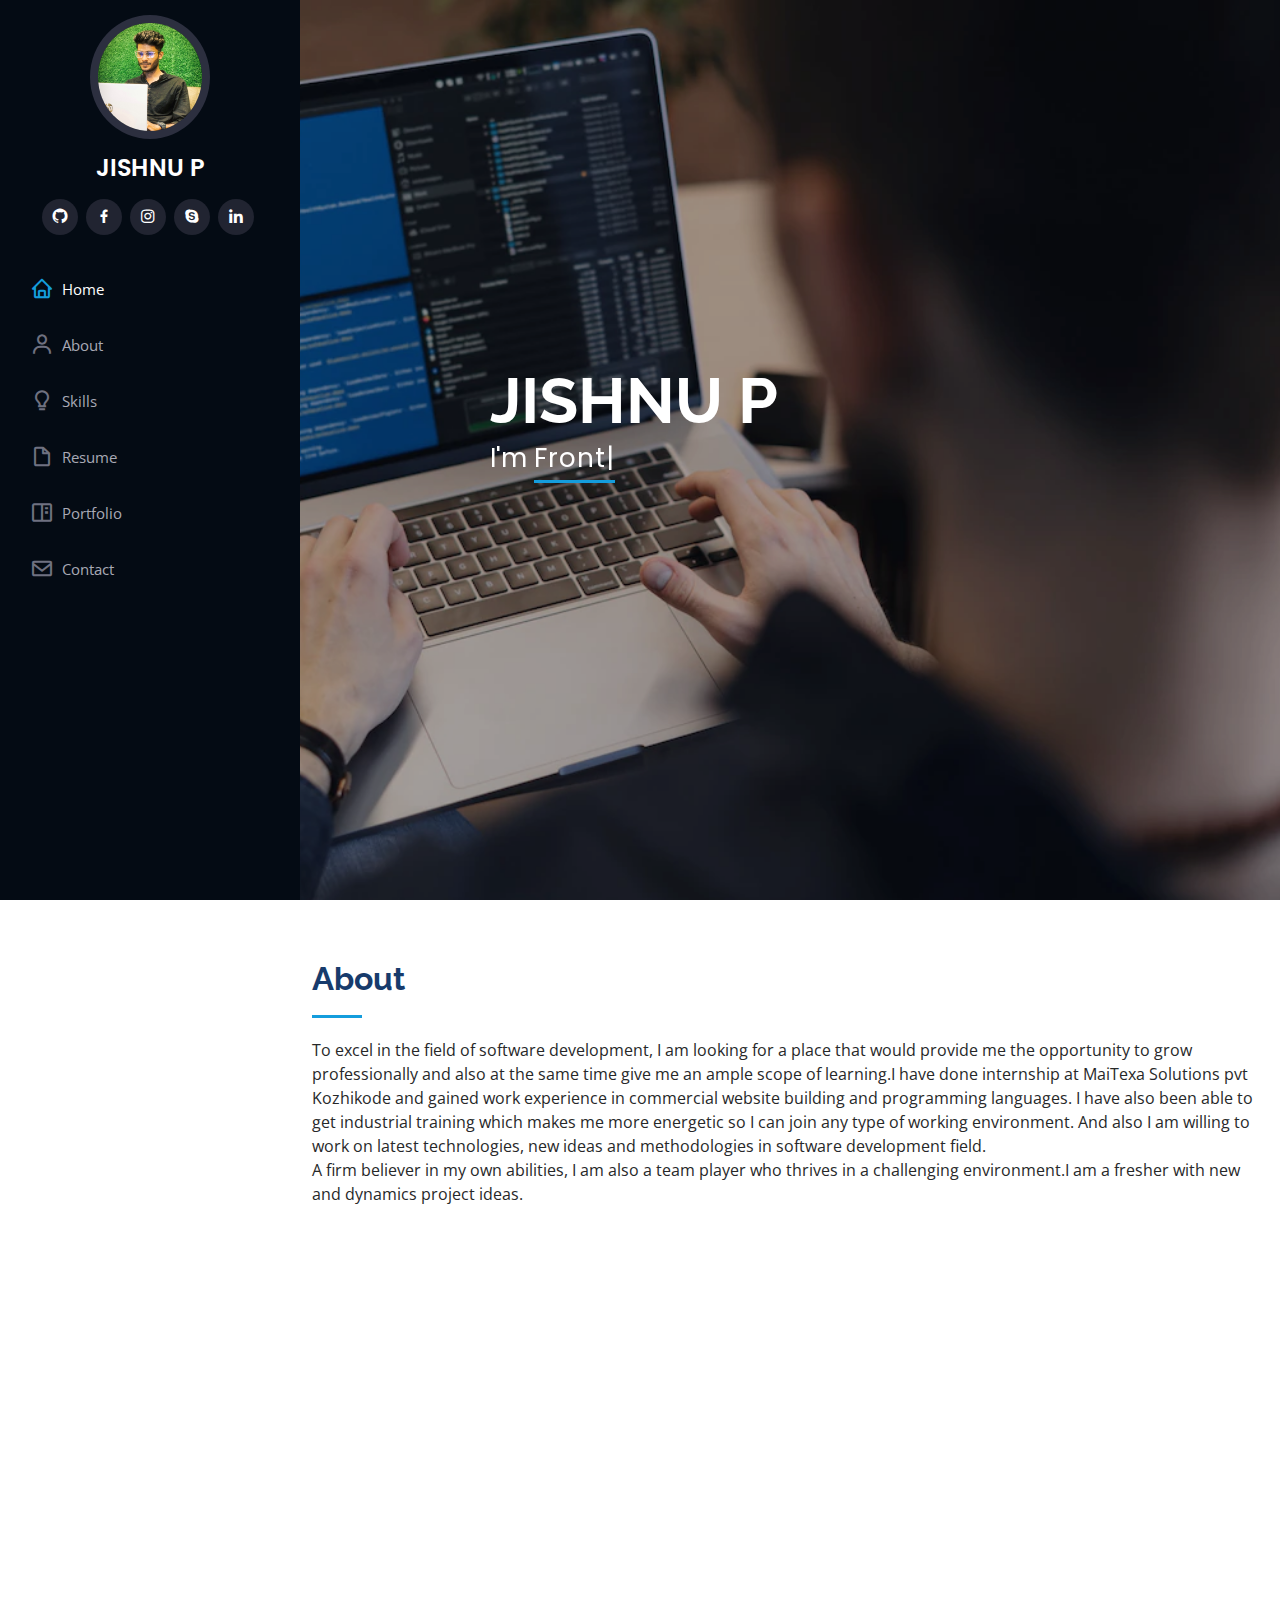
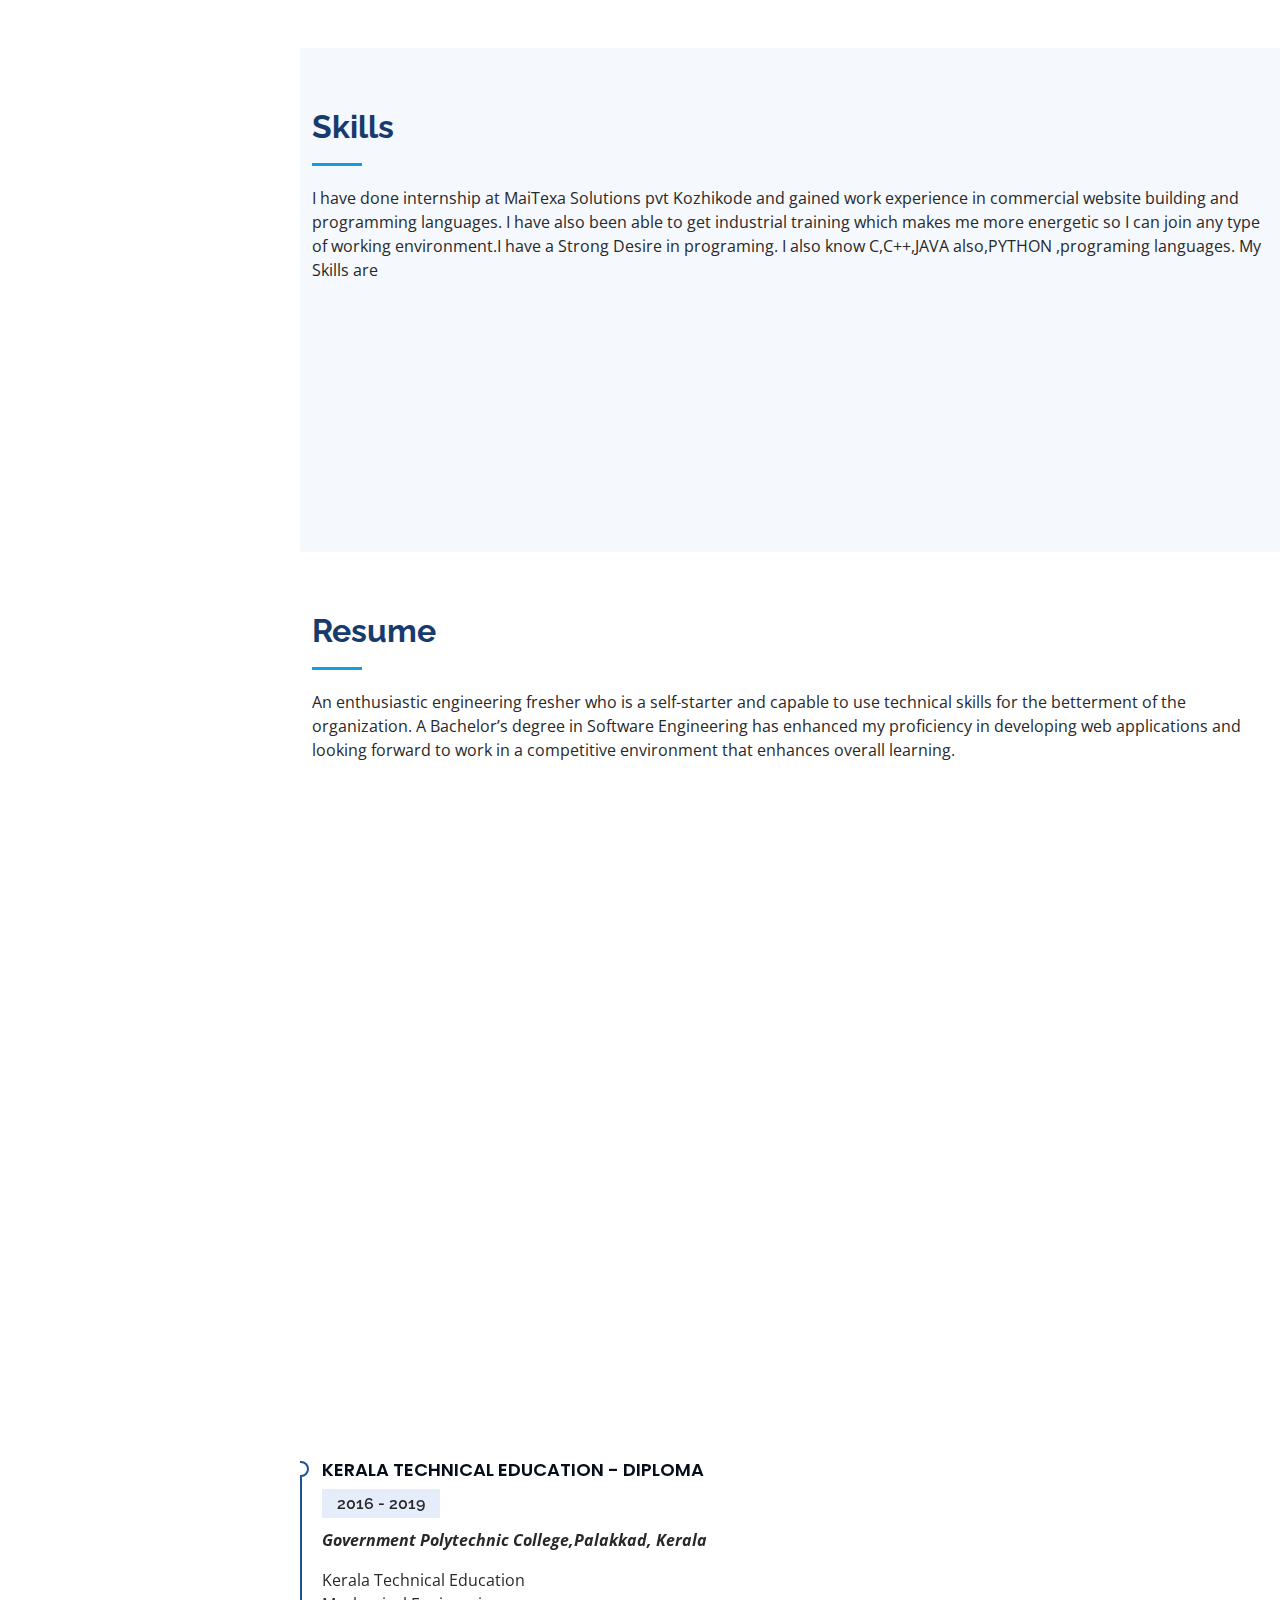
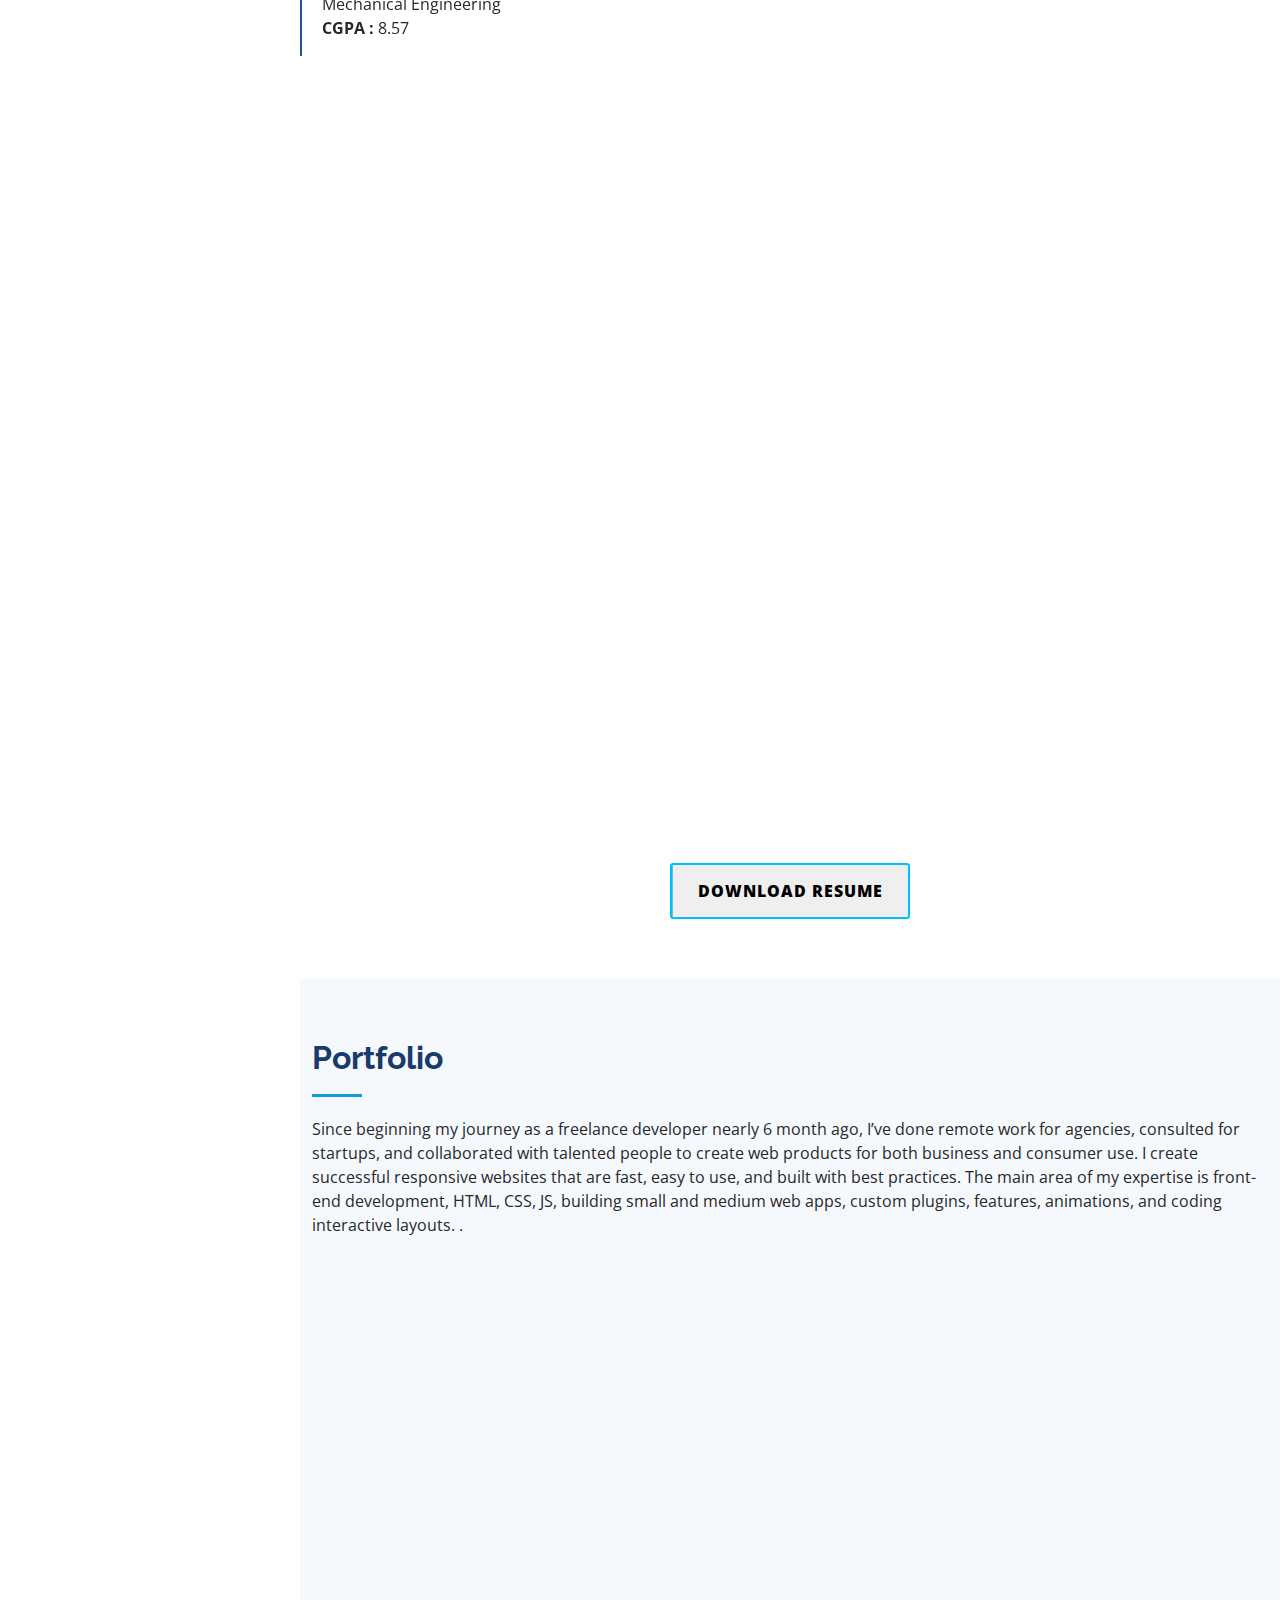
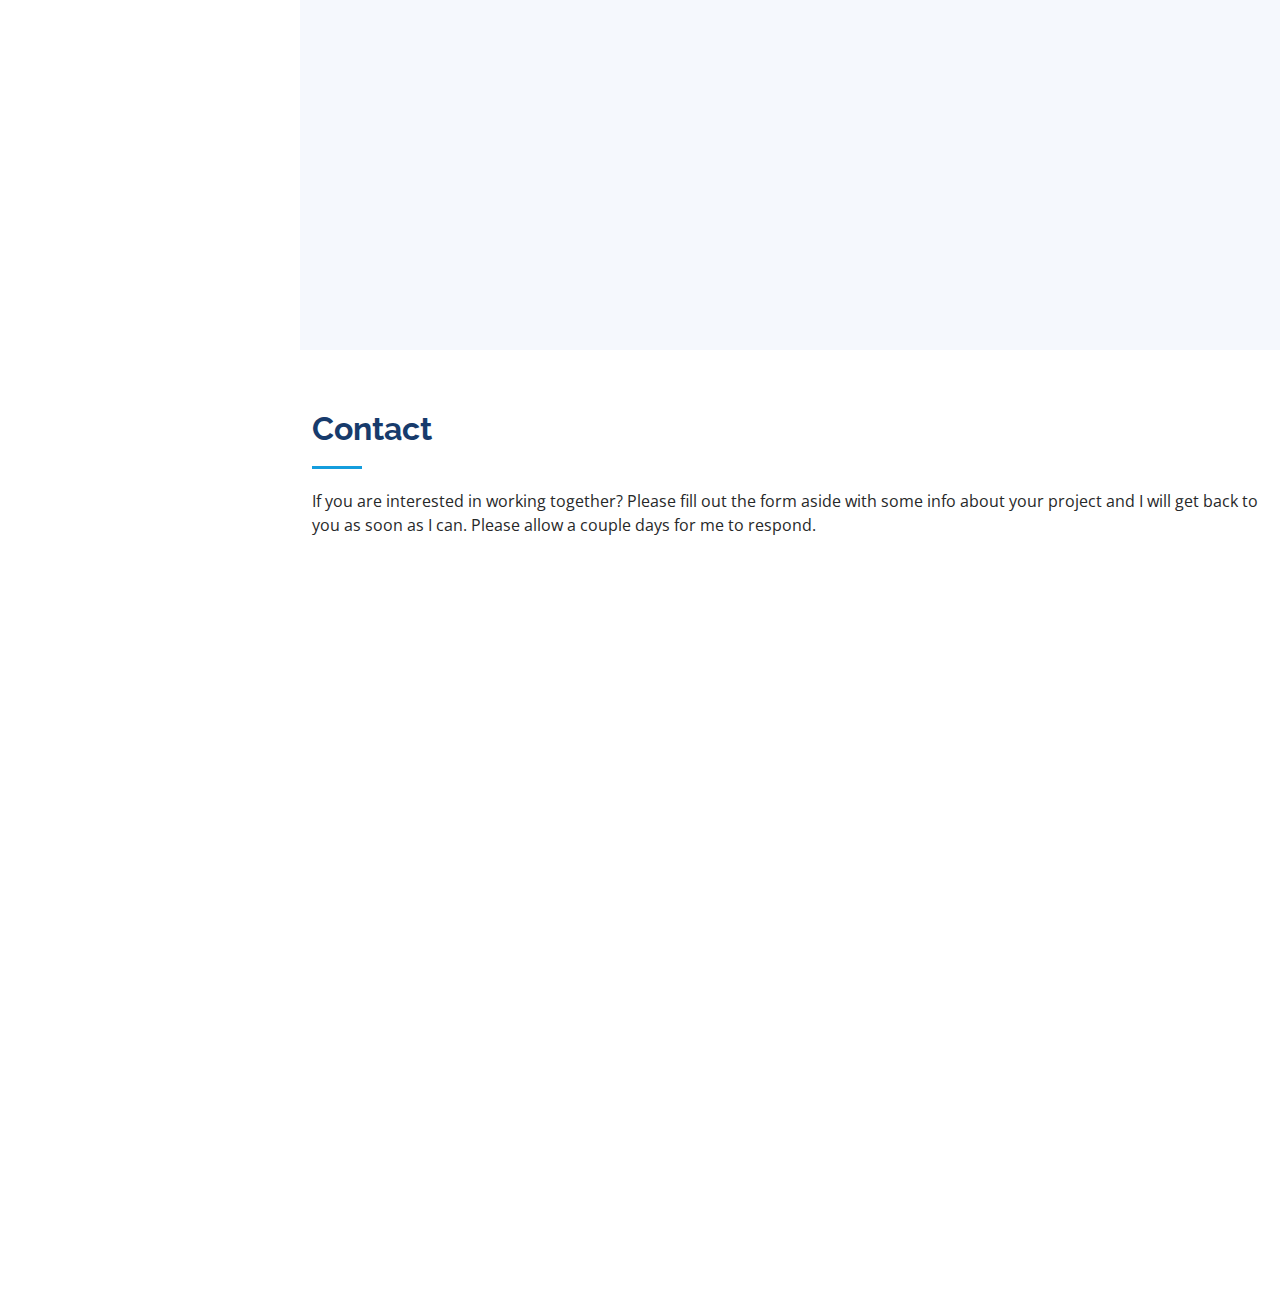
==== commit 7fd1ce43: "profile updated" ====
--- a/index.html
+++ b/index.html
@@ -38,7 +38,7 @@
     <div class="d-flex flex-column">
 
       <div class="profile">
-        <img src="assets/img/profile-img.jpg" alt="" class="img-fluid rounded-circle">
+        <img src="assets/img/IMG_2825-01.jpeg" alt="" class="img-fluid rounded-circle">
         <h1 class="text-light"><a href="index.html">JISHNU P</a></h1>
         <div class="social-links mt-3 text-center">
           <a href="https://github.com/JISHNU506?tab=repositories" class="twitter"><i class='bx bxl-github'></i></a>
@@ -89,7 +89,7 @@
 
         <div class="row">
           <div class="col-lg-4" data-aos="fade-right">
-            <img src="assets/img/profile-img.jpg" class="img-fluid" alt="">
+            <img src="assets/img/profile-img-removebg-preview (1).png" class="img-fluid" alt="">
           </div>
           <div class="col-lg-8 pt-4 pt-lg-0 content" data-aos="fade-left">
             <h3>UI/UX Designer &amp; Web Developer.</h3>
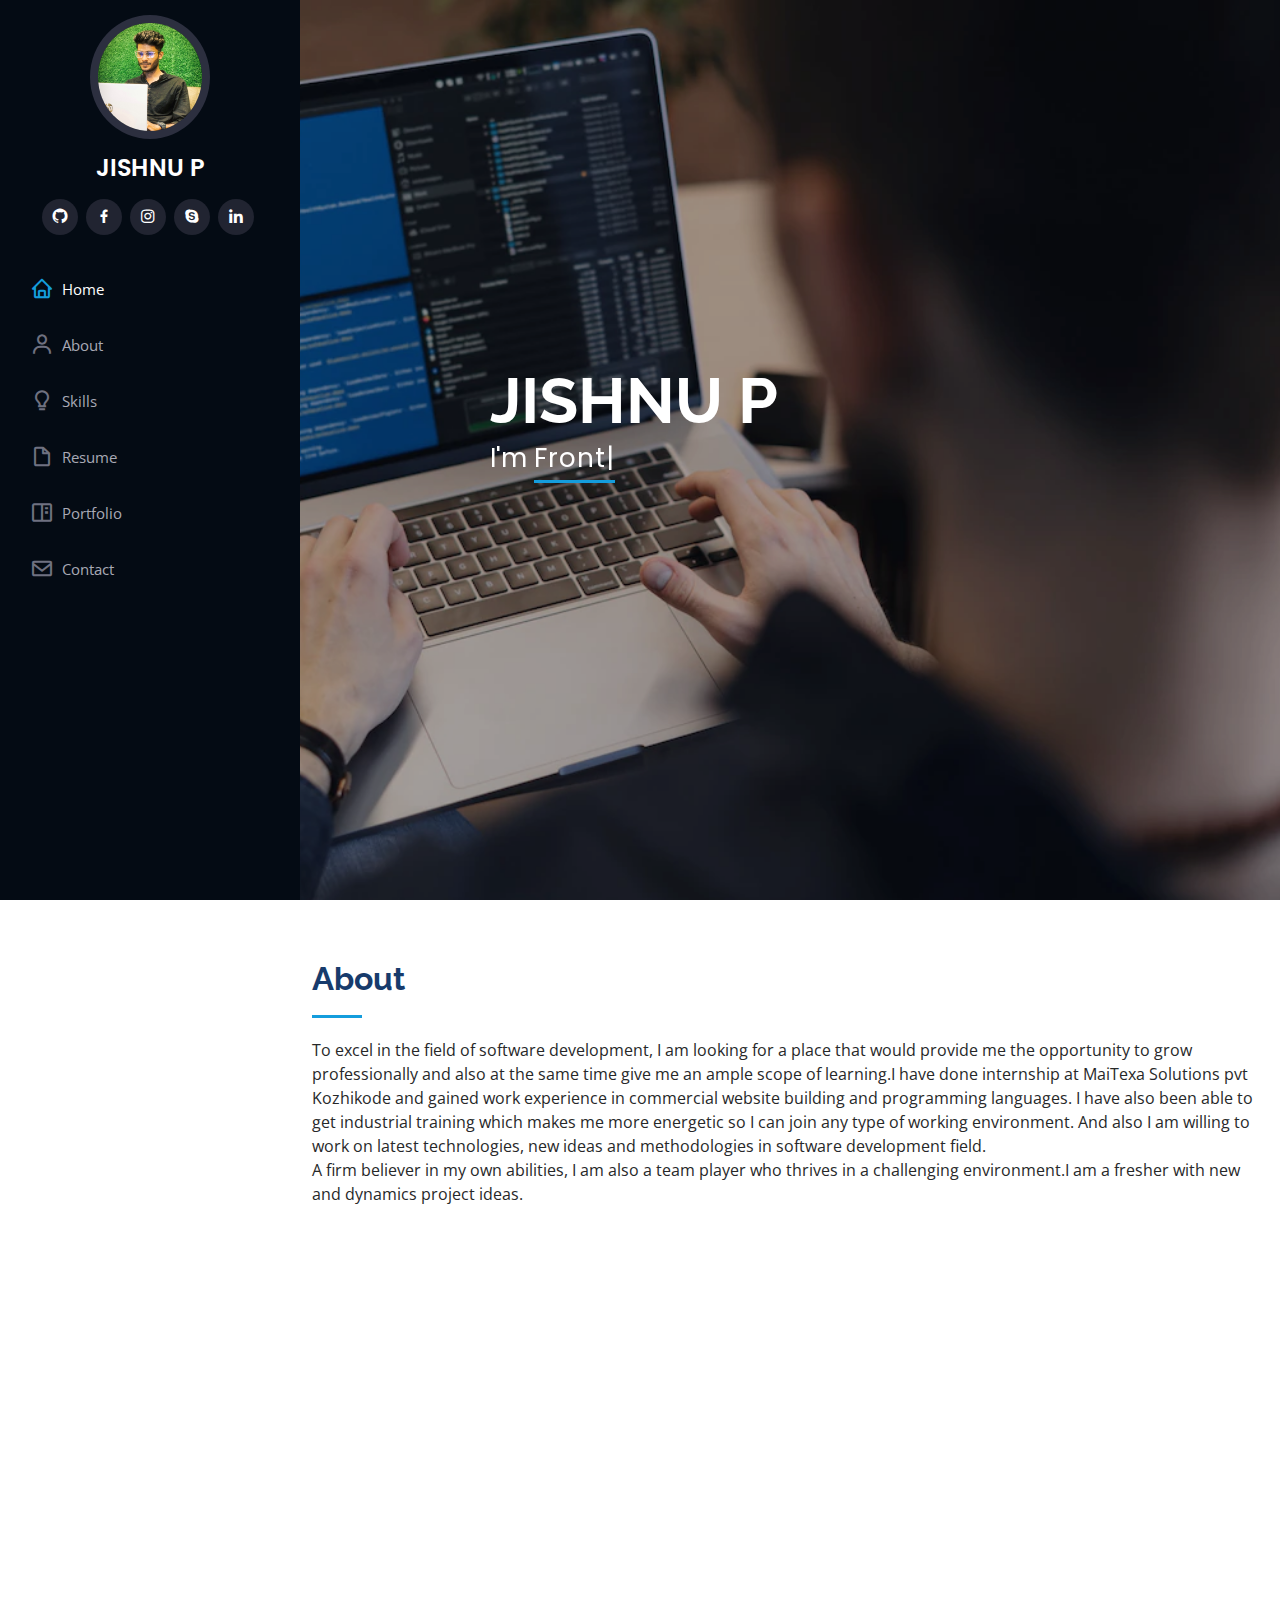
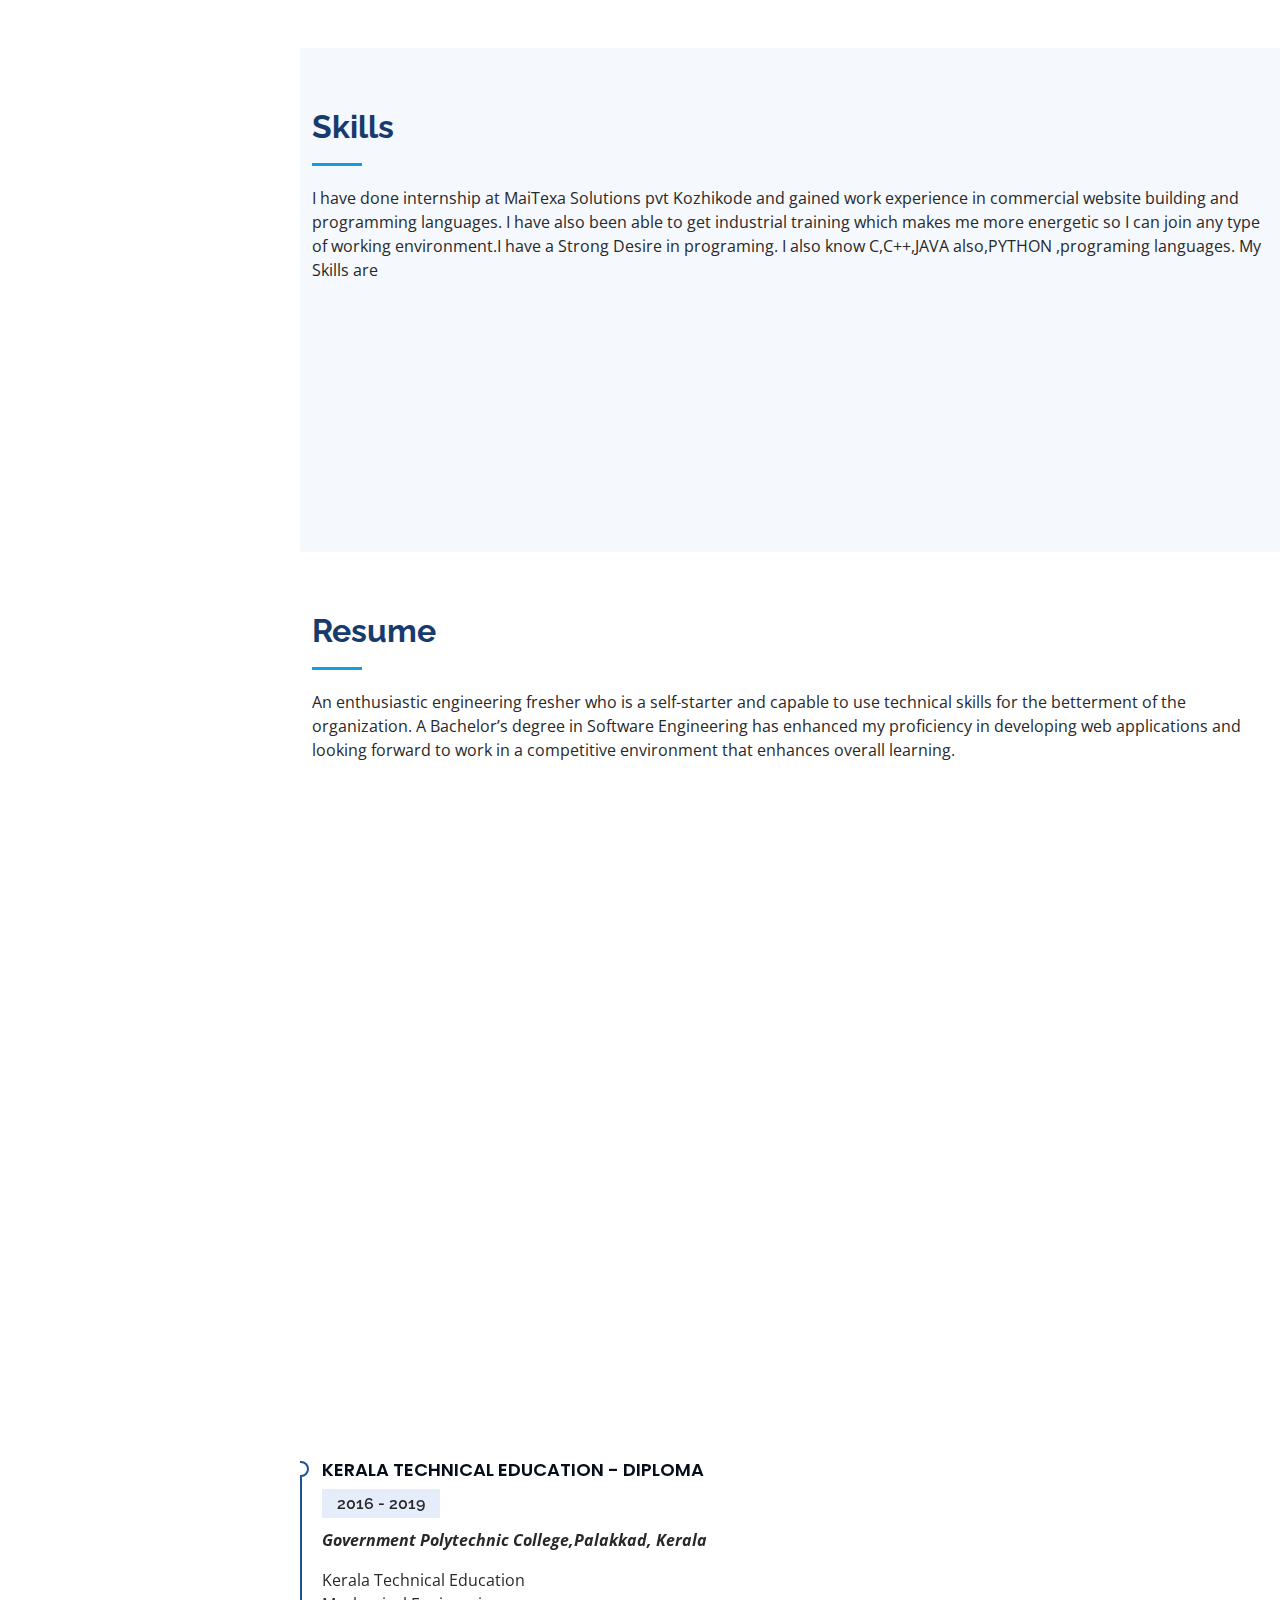
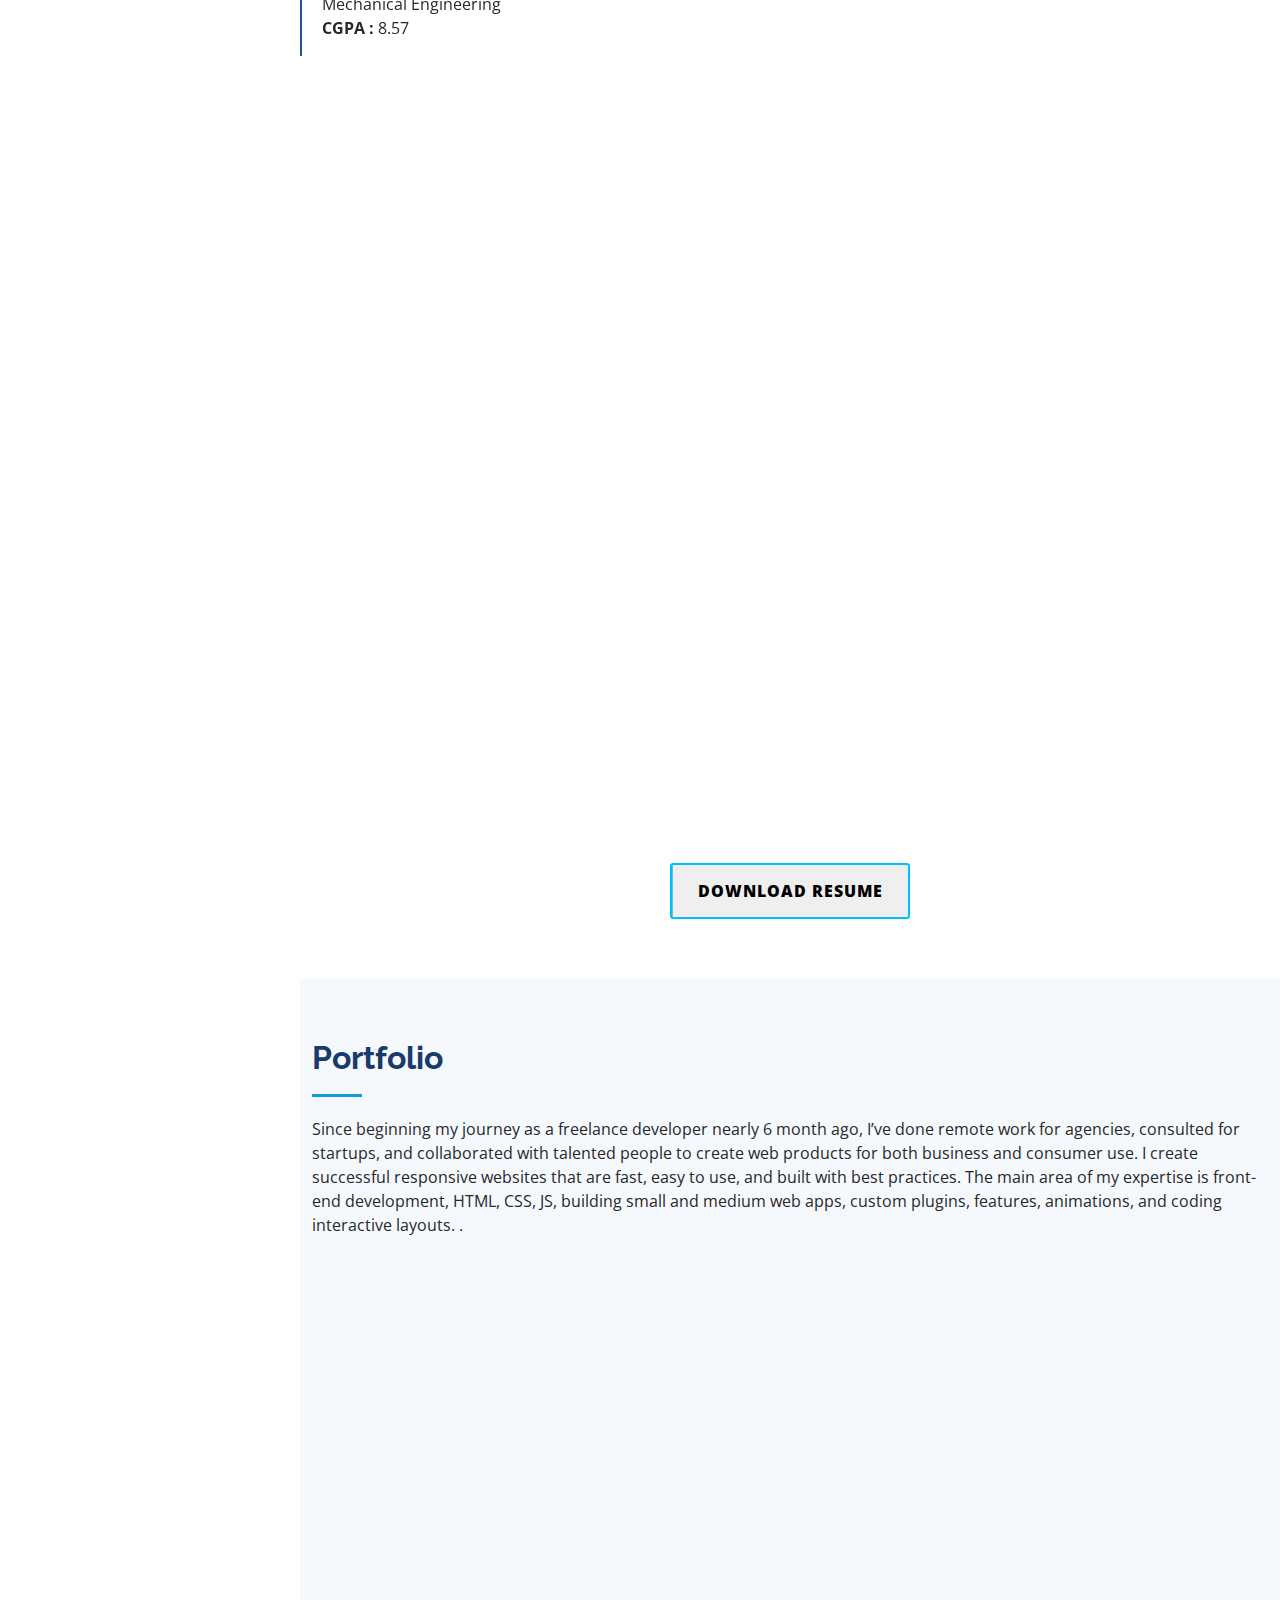
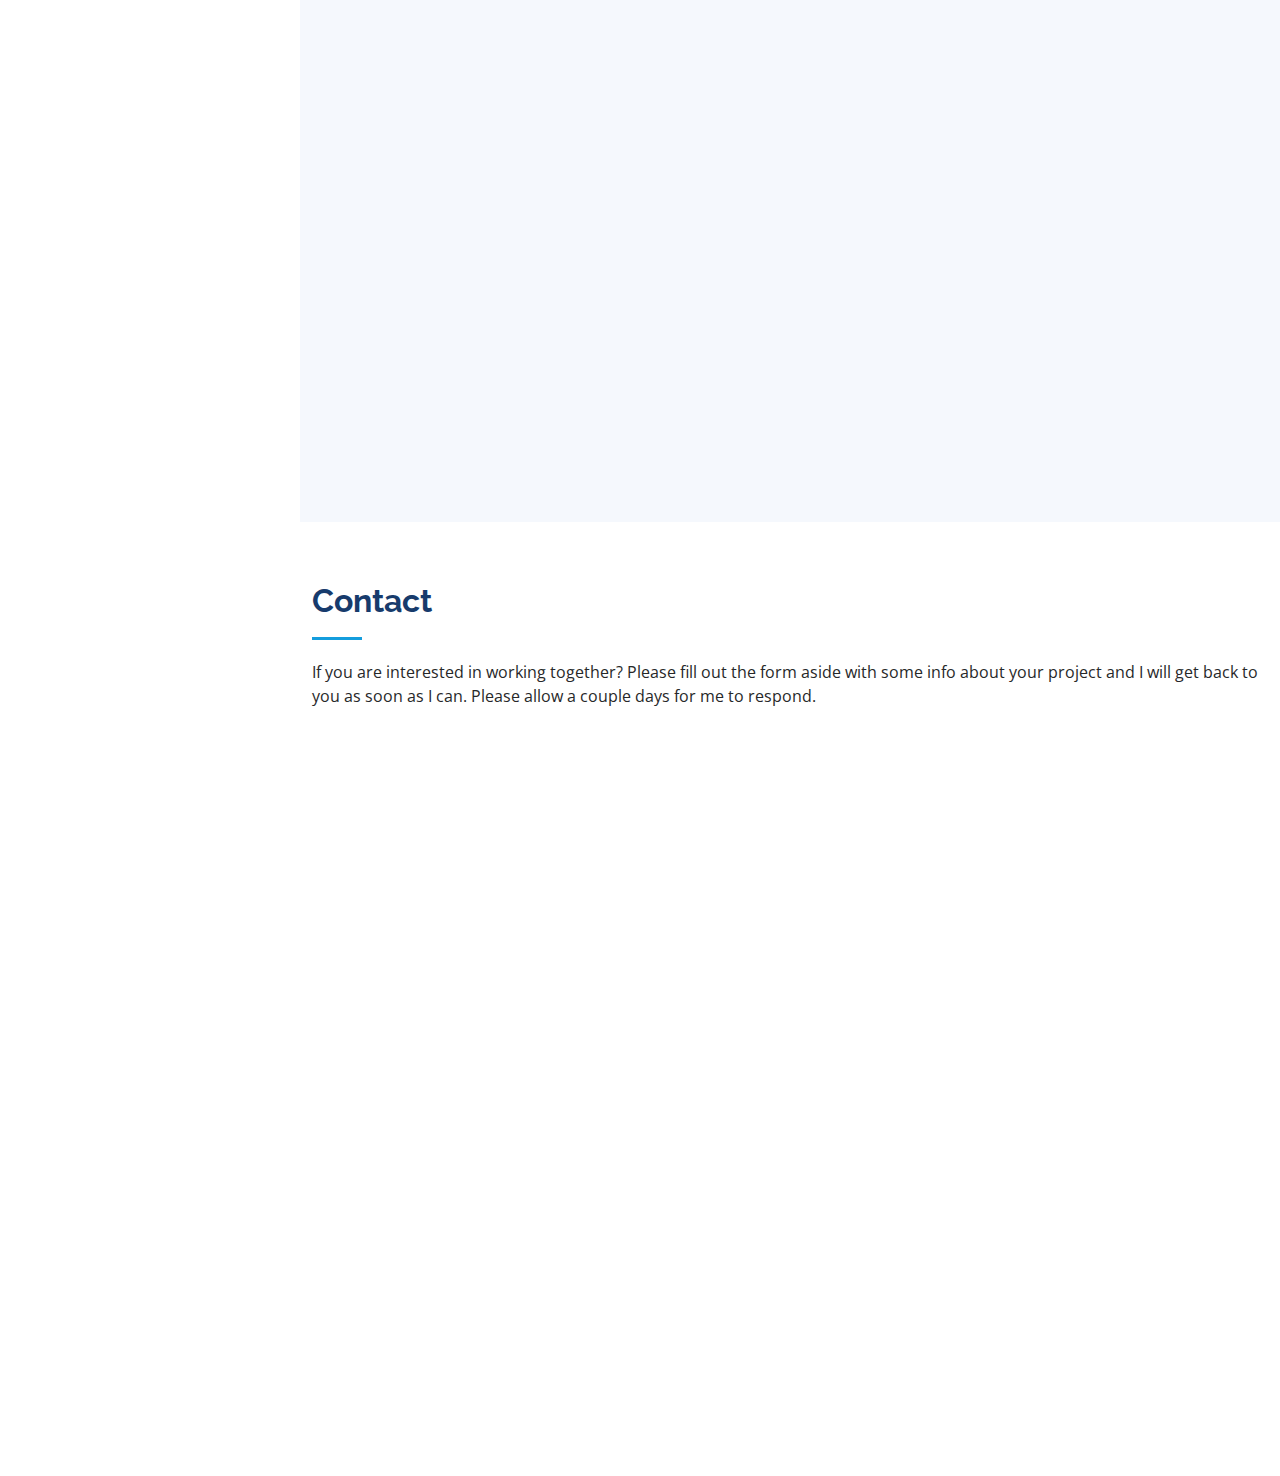
==== commit 6b1dbedf: "commit" ====
--- a/index.html
+++ b/index.html
@@ -345,13 +345,15 @@
             </div>
           </div>
 
-          
+       
+
+             
           <div class="col-lg-4 col-md-6 portfolio-item filter-web">
             <div class="portfolio-wrap">
               <img src="assets/img/portfolio/portfolio-10.jpg" class="img-fluid" alt="">
               <div class="portfolio-links">
                 <a href="assets/img/portfolio/portfolio-10.jpg" data-gallery="portfolioGallery" class="portfolio-lightbox" title="web 6"><i class="bx bx-plus"></i></a>
-                <a href="portfolio-details10.html" title="More Details"><i class="bx bx-link"></i></a>
+                <a href="portfolio-details6 - Copy.html" title="More Details"><i class="bx bx-link"></i></a>
               </div>
             </div>
           </div>
@@ -383,6 +385,16 @@
               <div class="portfolio-links">
                 <a href="assets/img/portfolio/portfolio-7.jpg" data-gallery="portfolioGallery" class="portfolio-lightbox" title="web 8"><i class="bx bx-plus"></i></a>
                 <a href="portfolio-details7.html" title="More Details"><i class="bx bx-link"></i></a>
+              </div>
+            </div>
+          </div>
+             
+          <div class="col-lg-4 col-md-6 portfolio-item filter-web">
+            <div class="portfolio-wrap">
+              <img src="assets/img/portfolio/moviebookmain.jpg" class="img-fluid" alt="">
+              <div class="portfolio-links">
+                <a href="assets/img/portfolio/moviebookmain.jpg" data-gallery="portfolioGallery" class="portfolio-lightbox" title="web 6"><i class="bx bx-plus"></i></a>
+                <a href="portfolio-details11.html" title="More Details"><i class="bx bx-link"></i></a>
               </div>
             </div>
           </div>
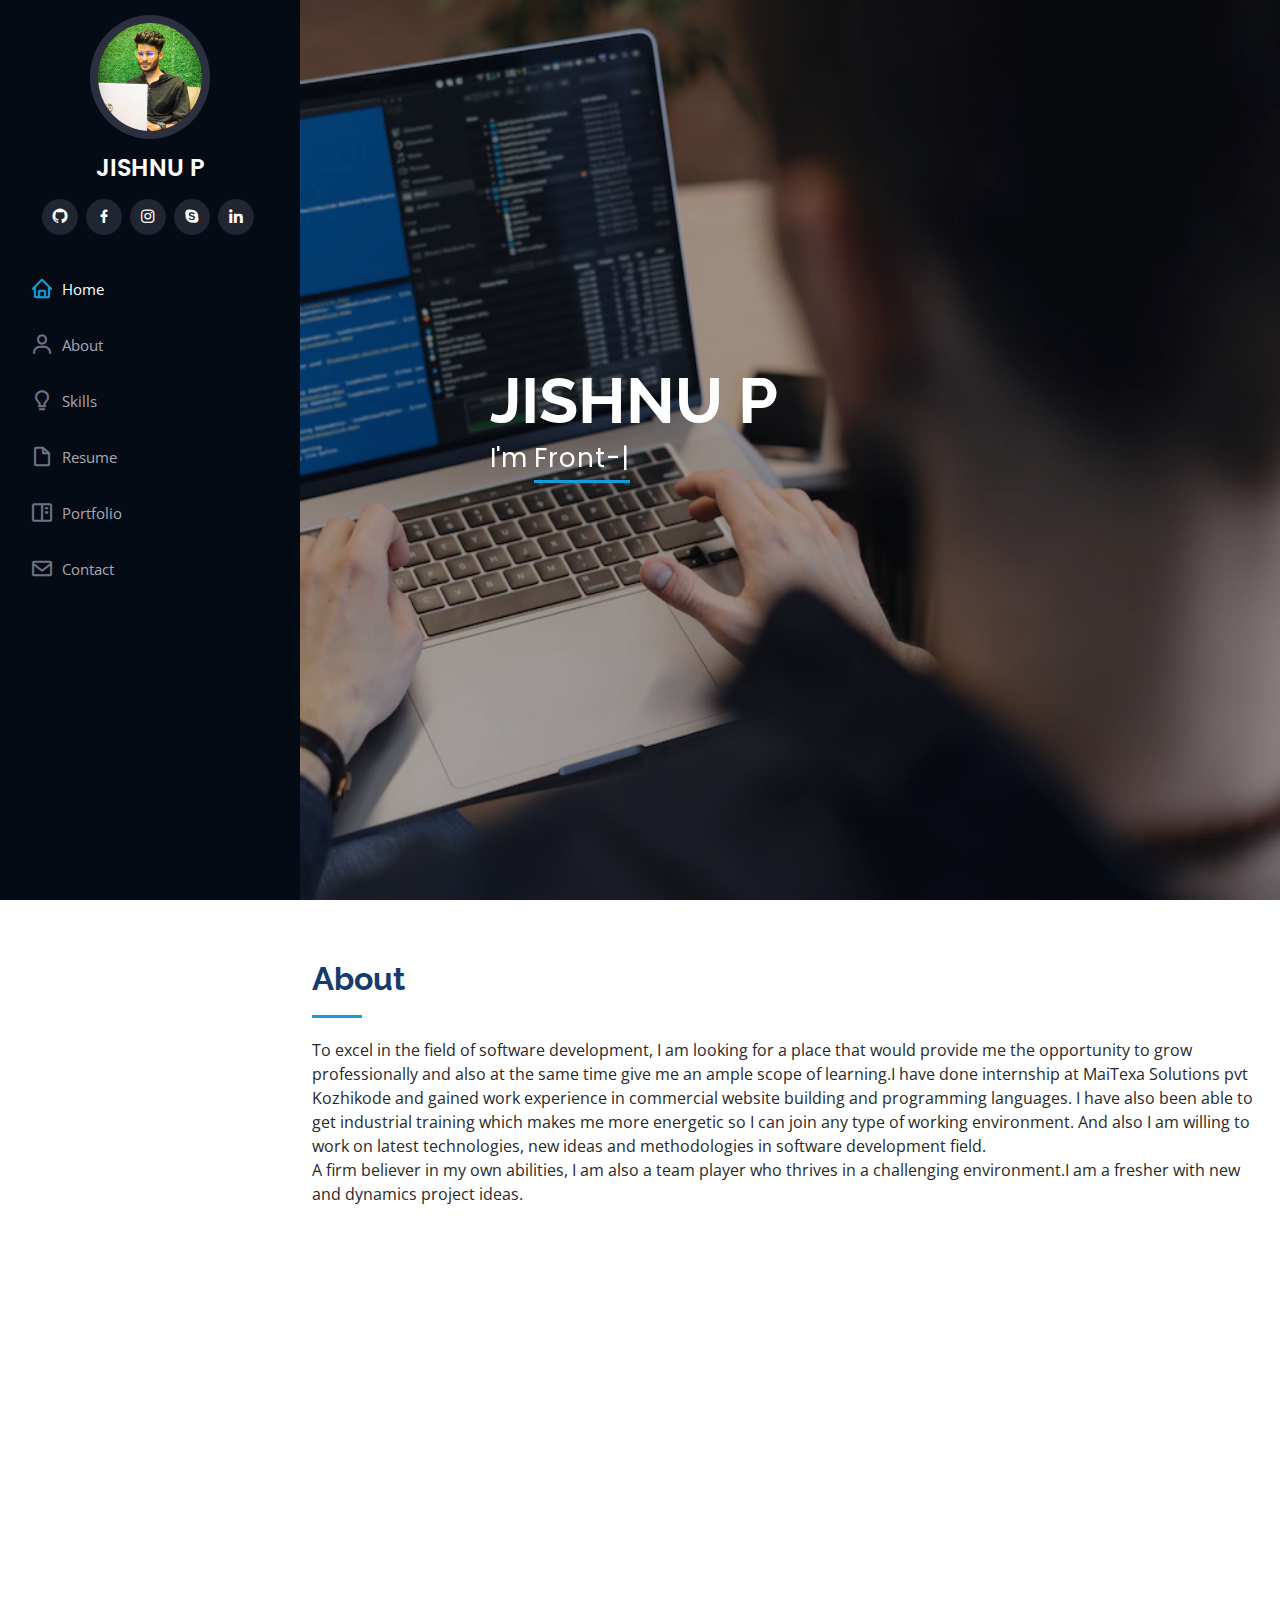
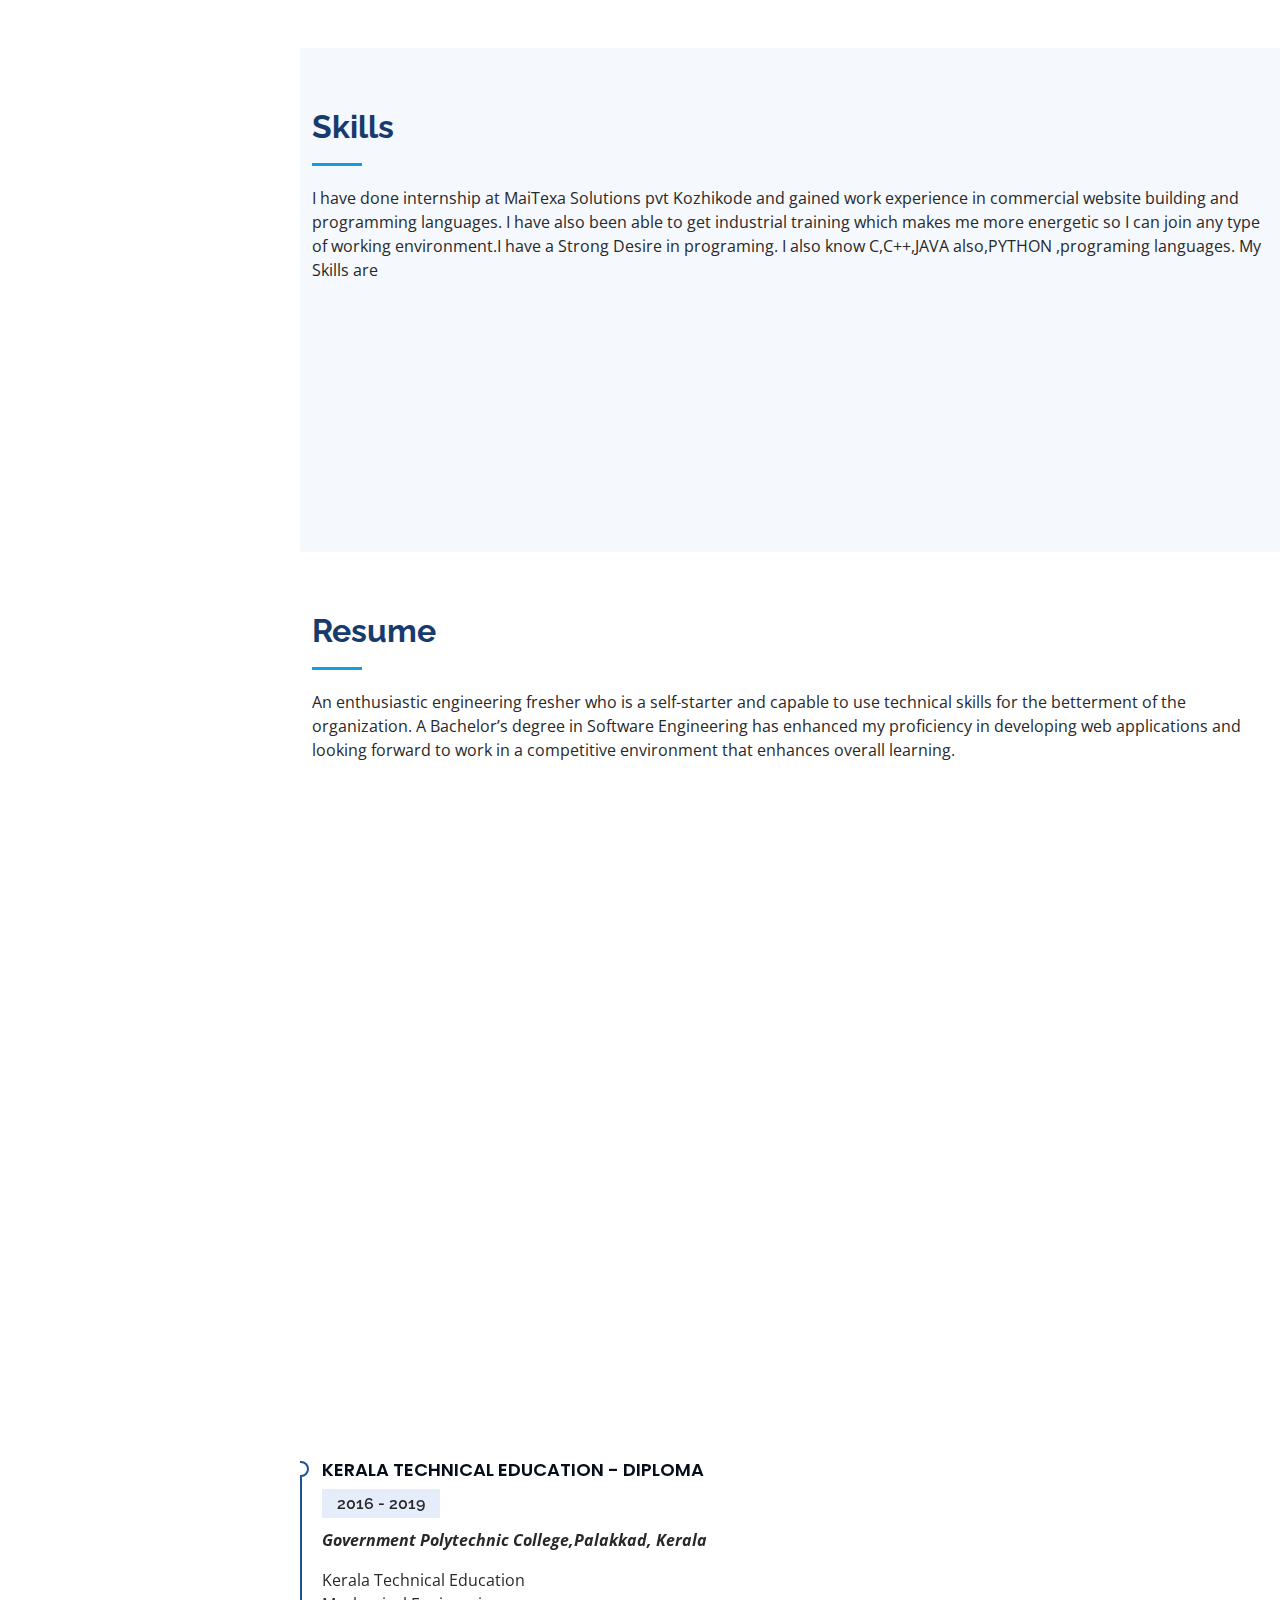
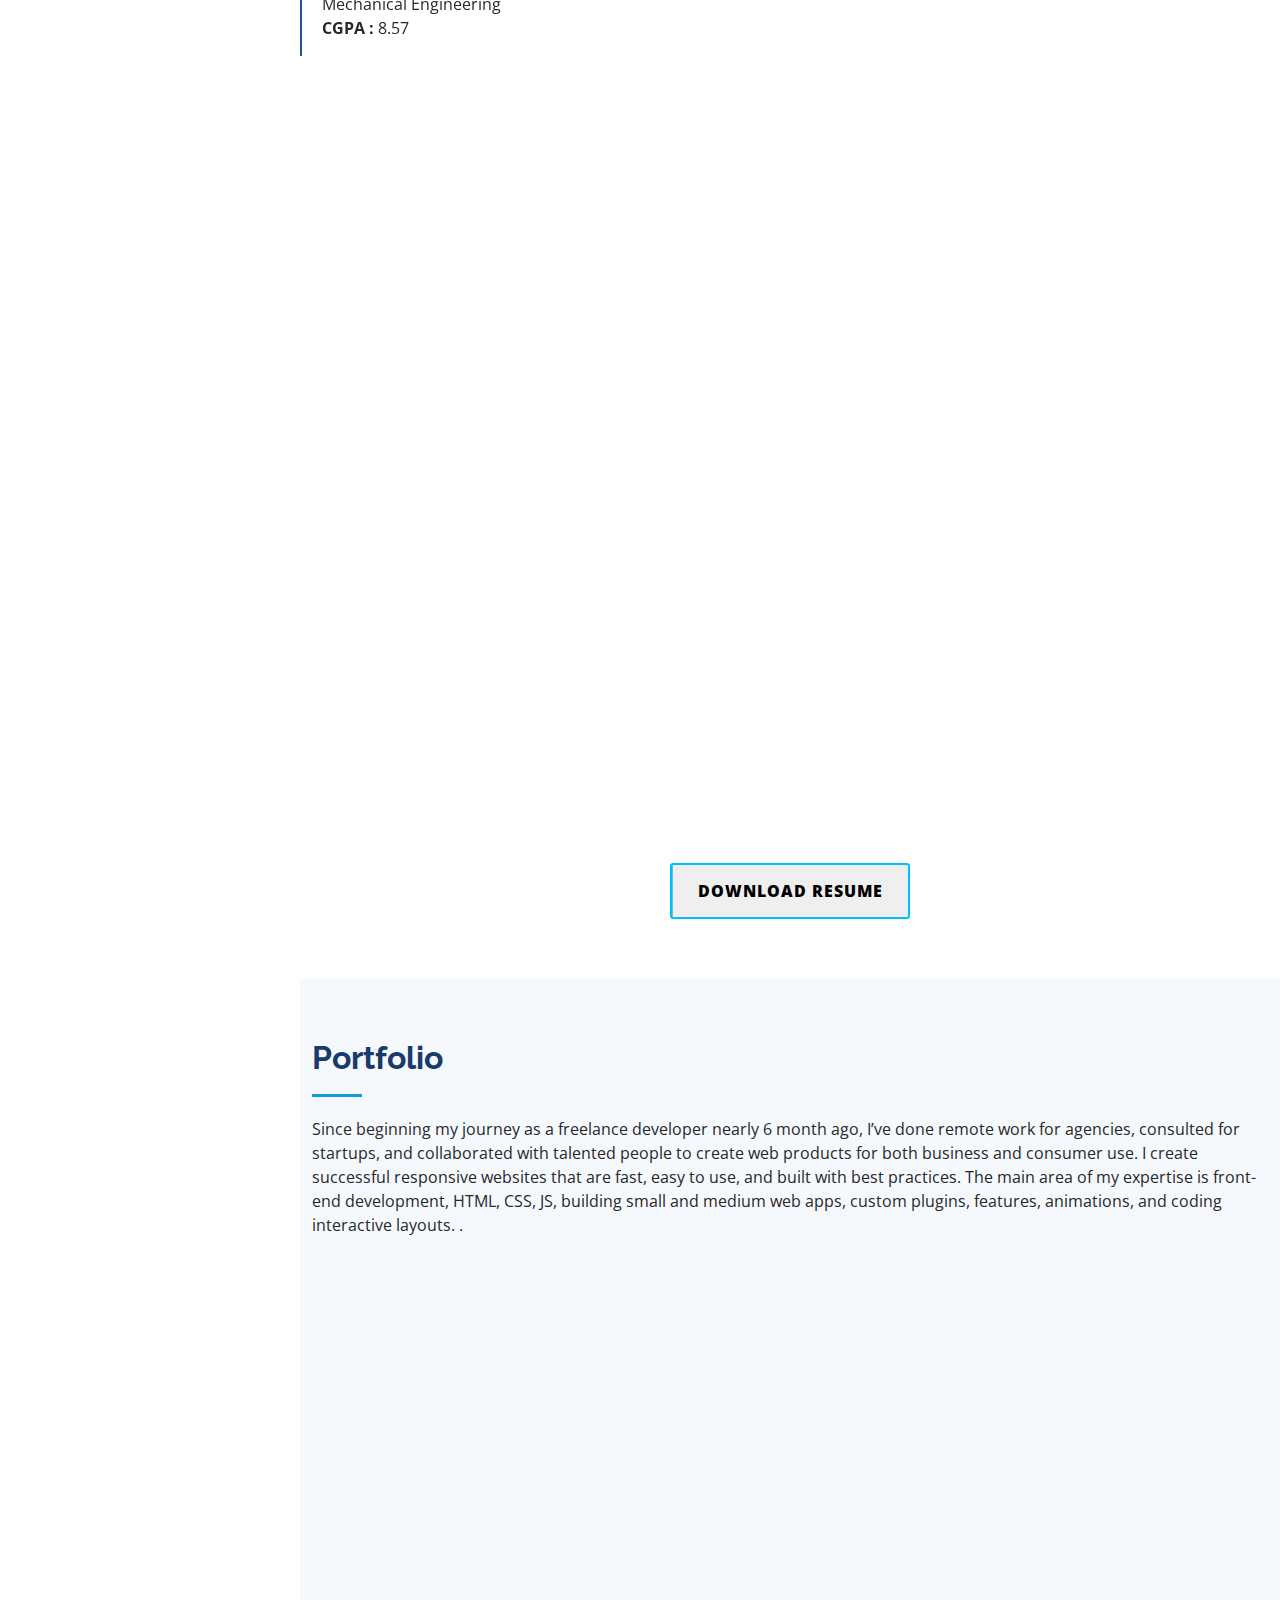
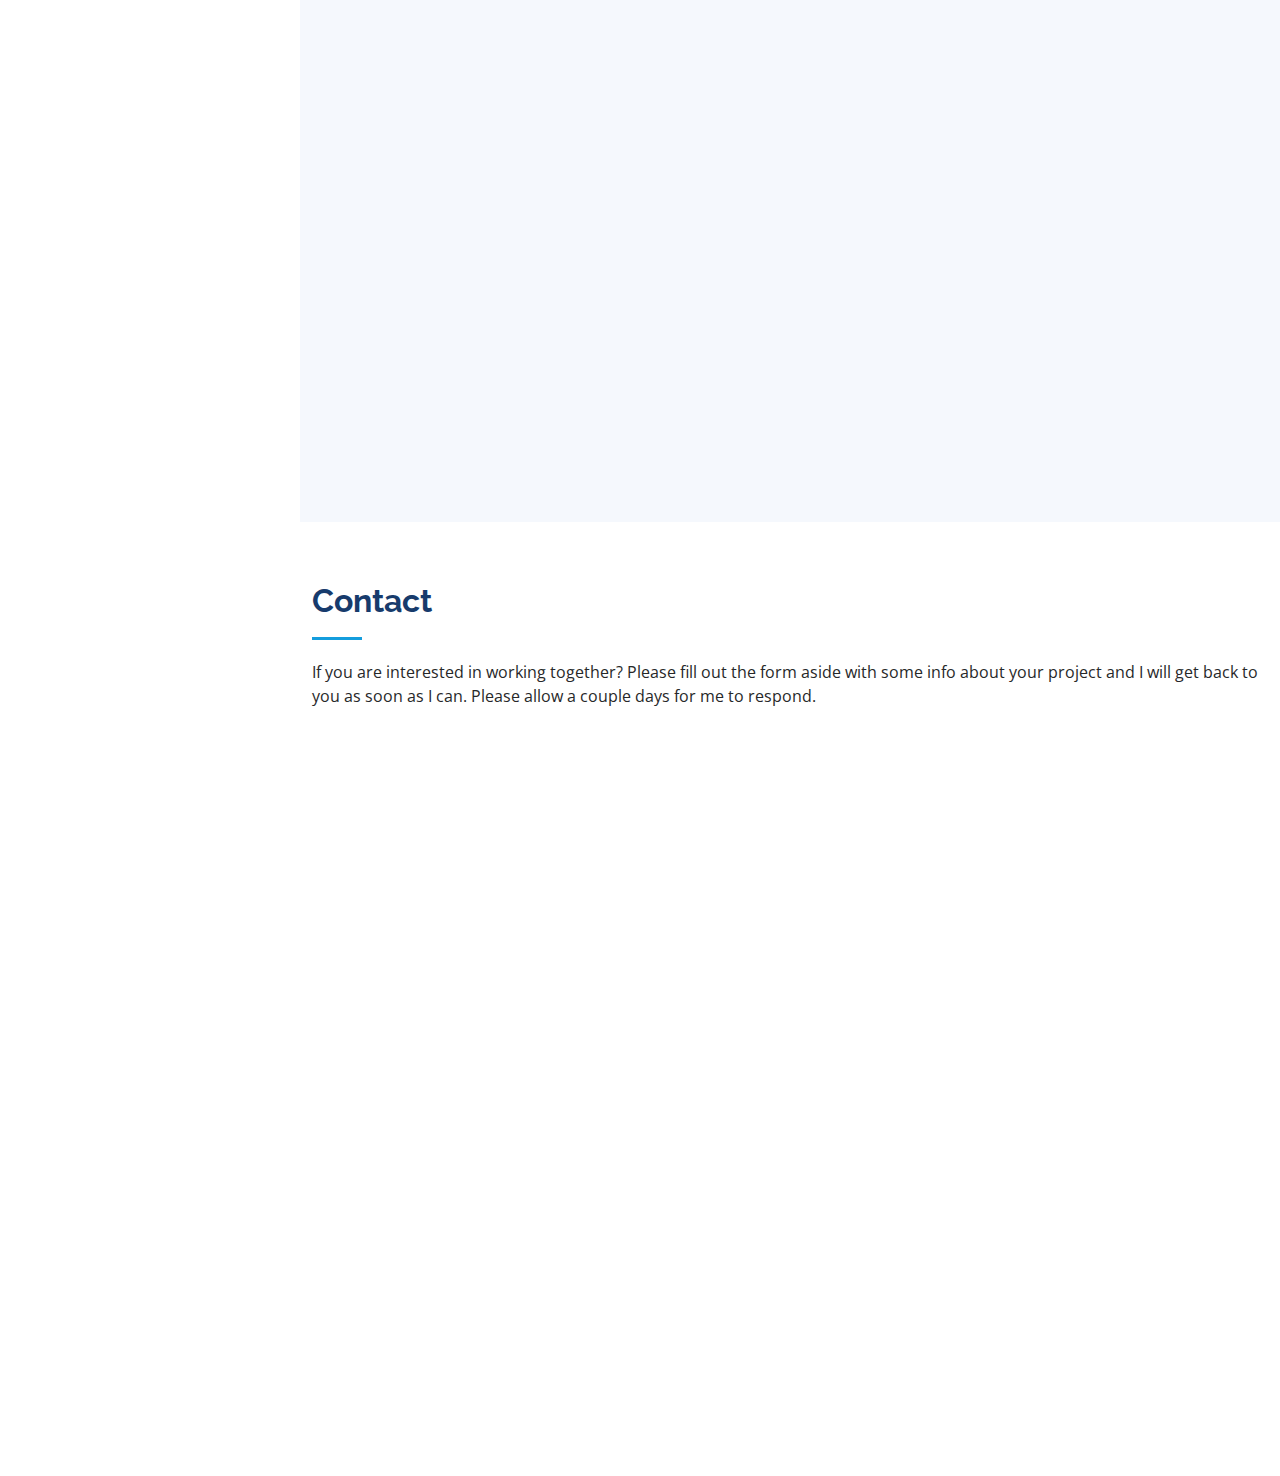
==== commit 69c727d2: "Update index.html" ====
--- a/index.html
+++ b/index.html
@@ -214,7 +214,7 @@
             <h3 class="resume-title">Education</h3>
             <div class="resume-item">
               <h4>Full Stack-Web Development - MERN </h4>
-              <h5>July 2022 -December 2022</h5>
+              <h5>July 2022 -Augusth 2022</h5>
               <p><em>MAITEXA WEB SOLUTIONS, Calicut, Kerala</em></p>
               <p>I have done internship at MaiTexa Solutions pvt Kozhikode and gained work experience in commercial website building and programming languages.
               </p>
@@ -246,7 +246,7 @@
             </div>
             <div class="resume-item">
               <h4>Web Developer trainee</h4>
-              <h5>July 2022 -December</h5>
+              <h5>July 2022 -Augusth</h5>
               <p><em><b>Maitexa Info Solutions PVT Limited , Calicut ,Kerala</b></em></p>
               <ul>
              
@@ -258,7 +258,7 @@
             </div>
             <div class="resume-item">
               <h4>Web Design Intern</h4>
-              <h5>July 2022 -December</h5>
+              <h5>July 2022 -Julay</h5>
               <p><em><b>NICTC kottayi,Kerala</b></em></p>
             <p>I have done Two months of internship at NICTC kottay.</p>            </div>
           </div>
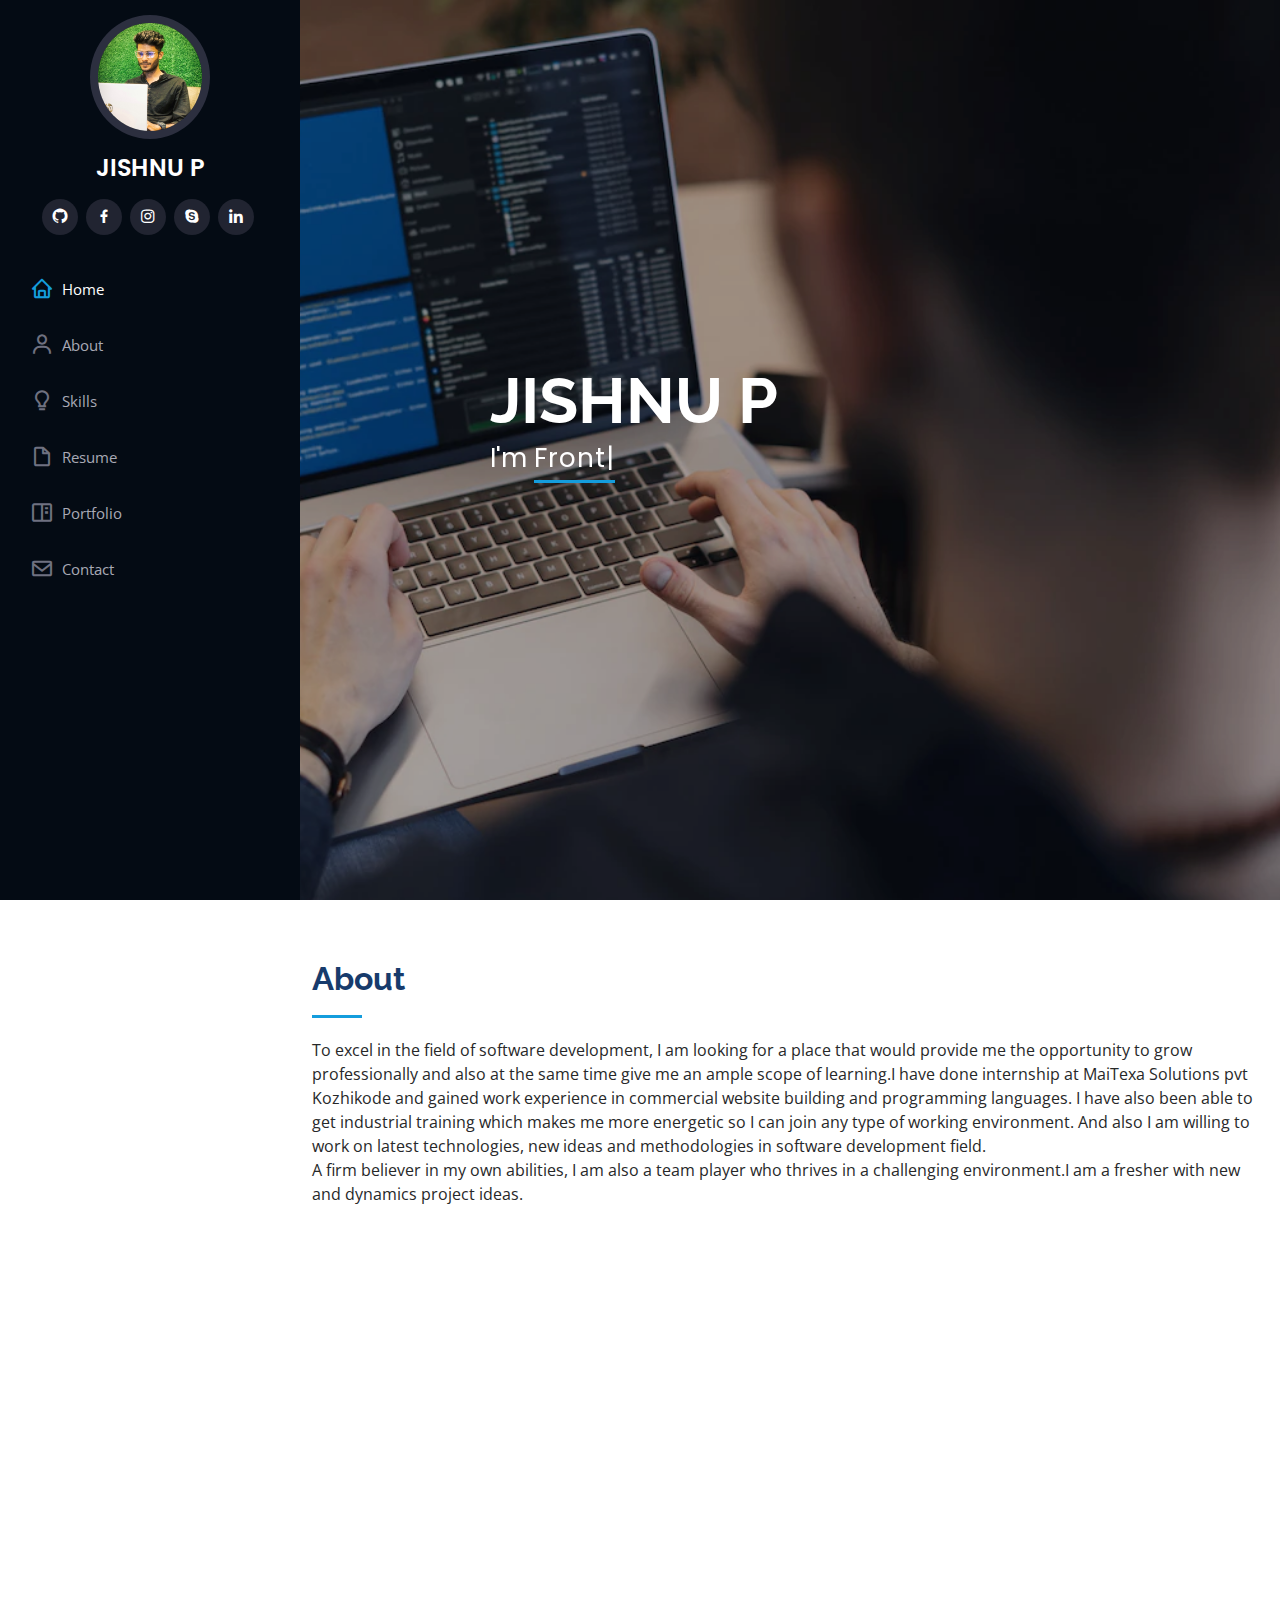
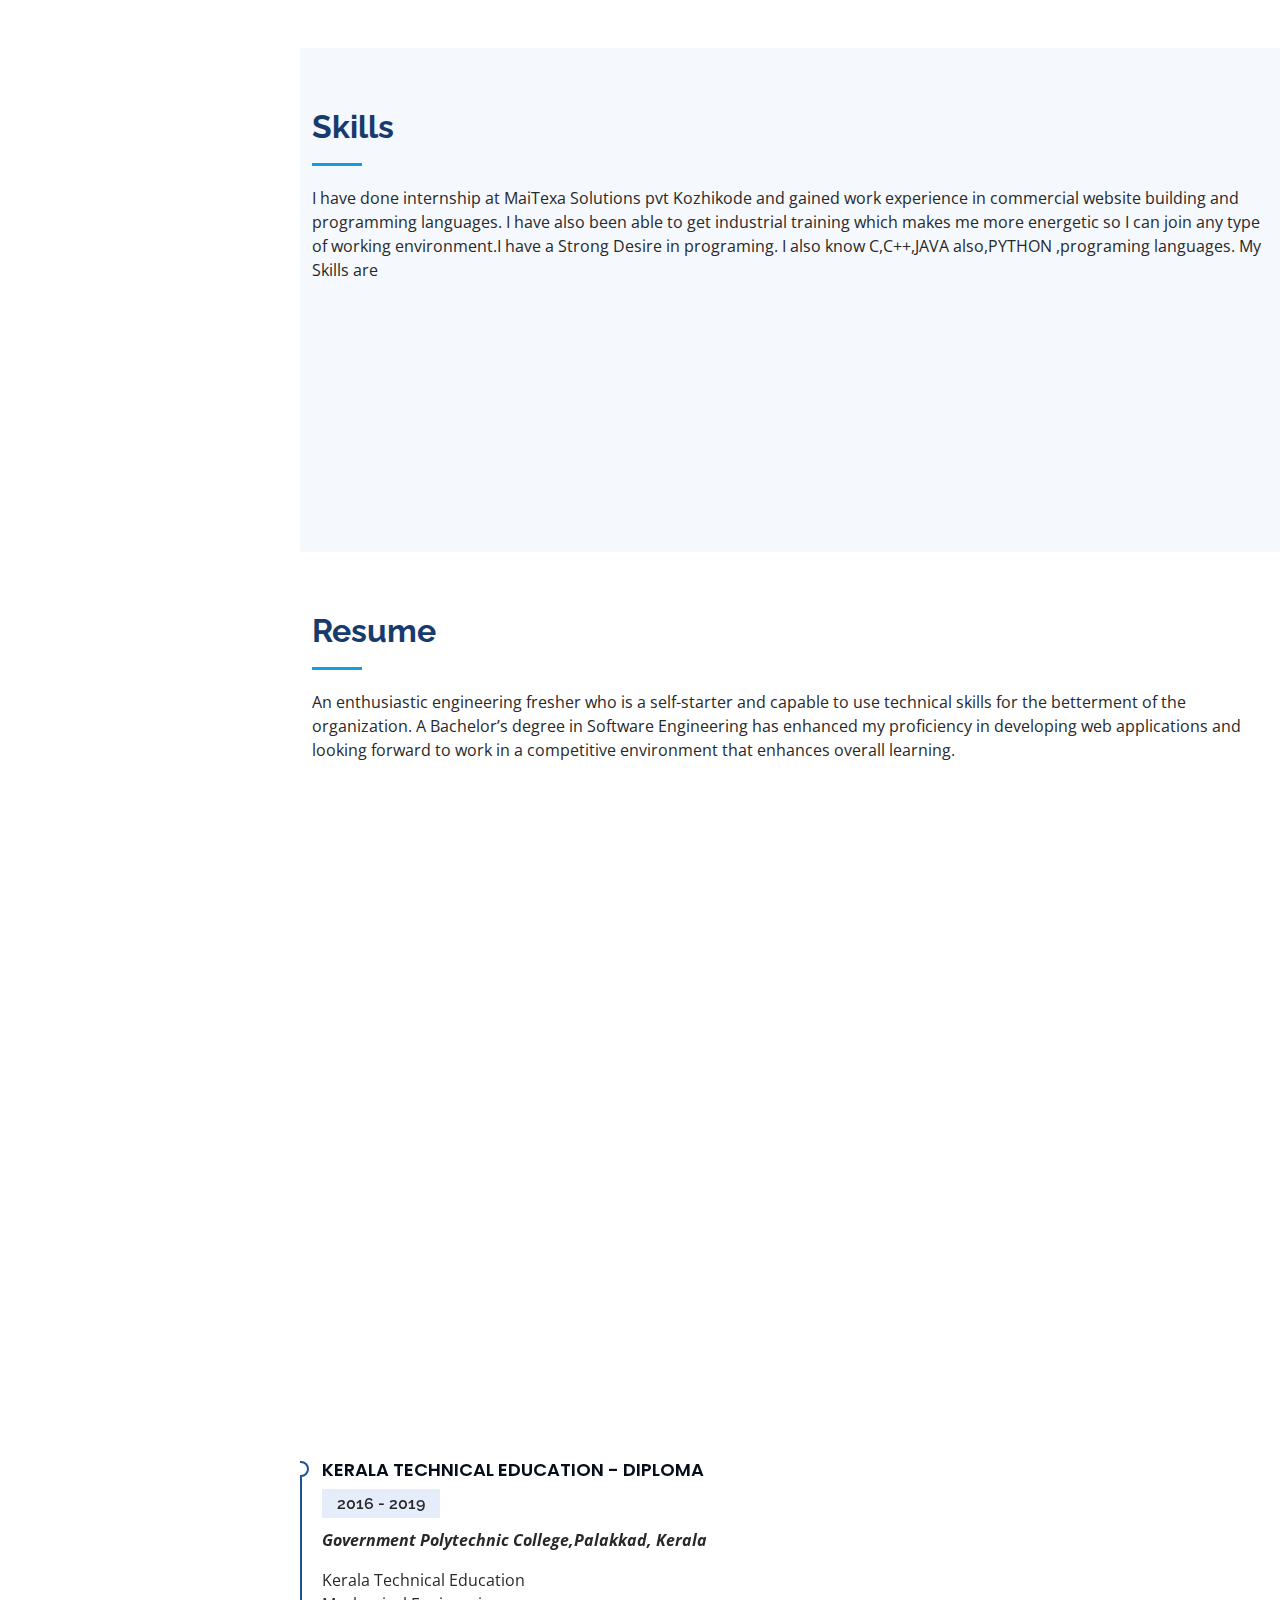
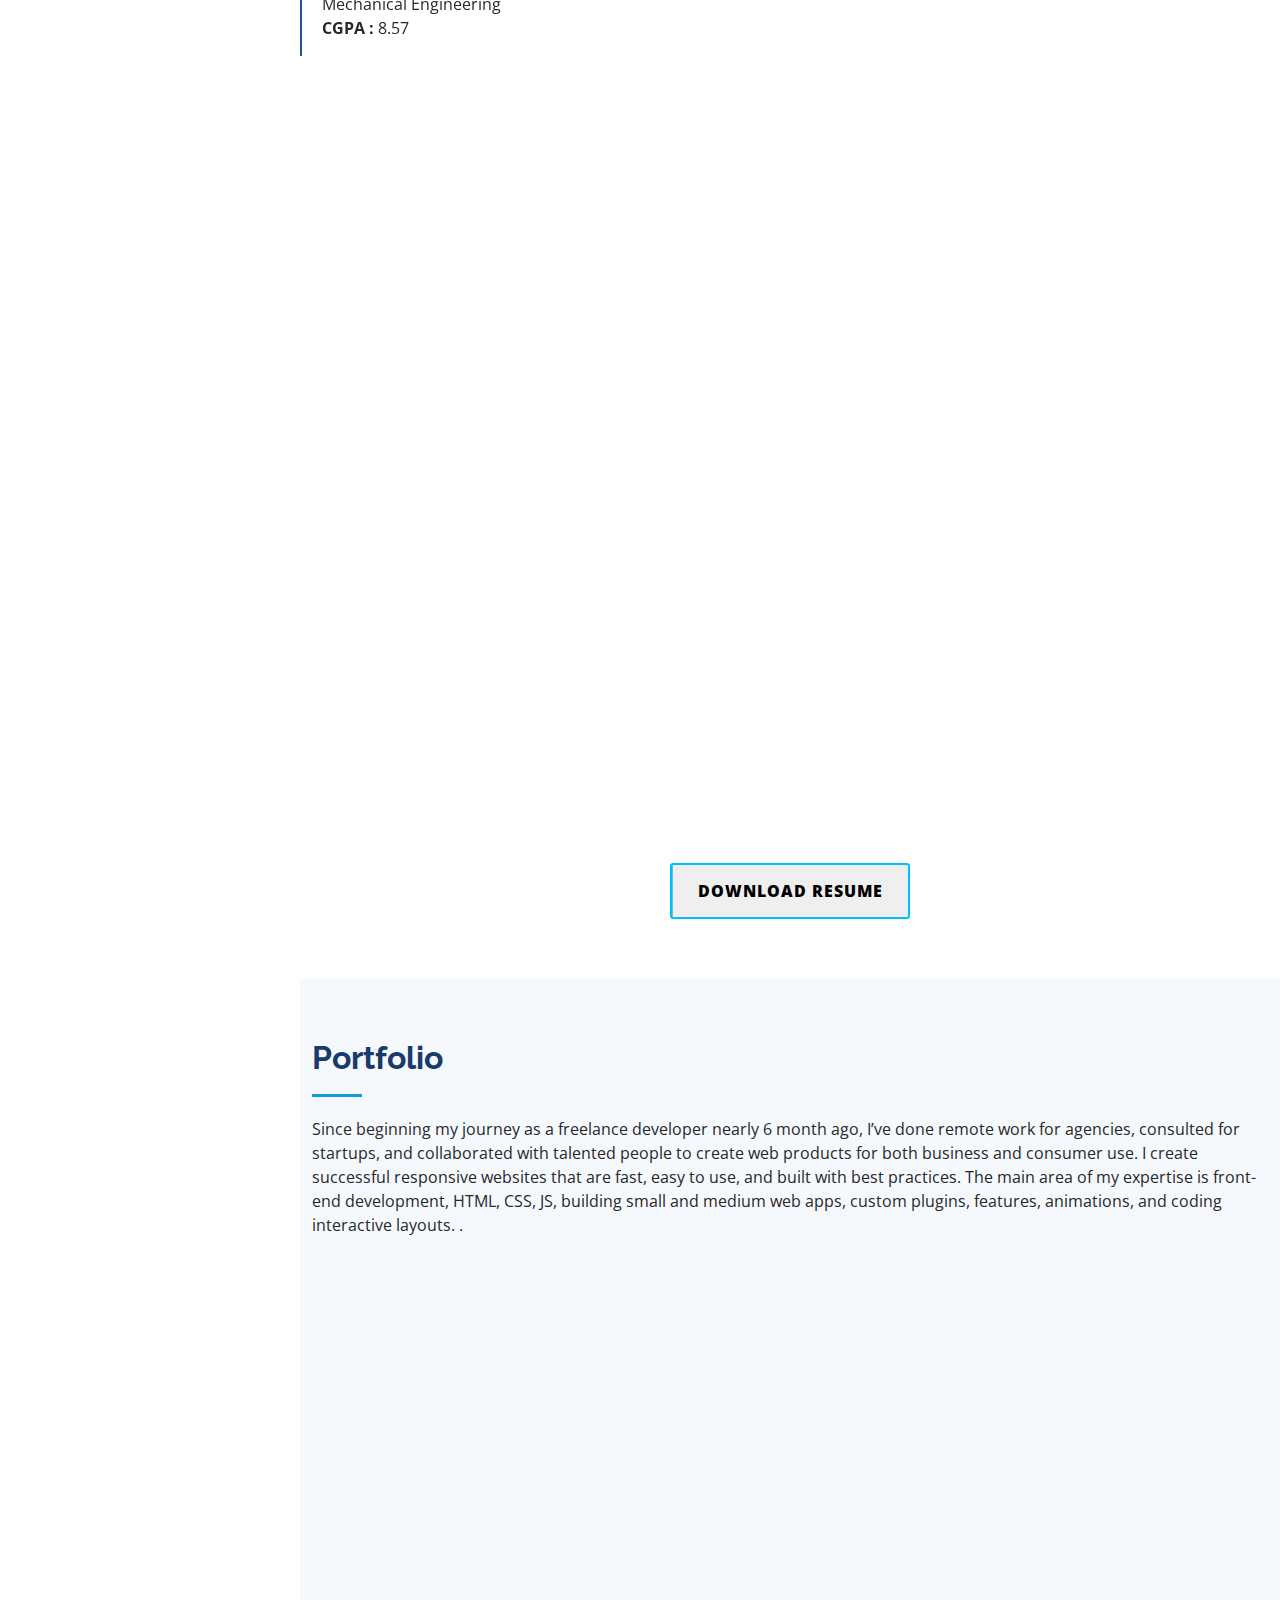
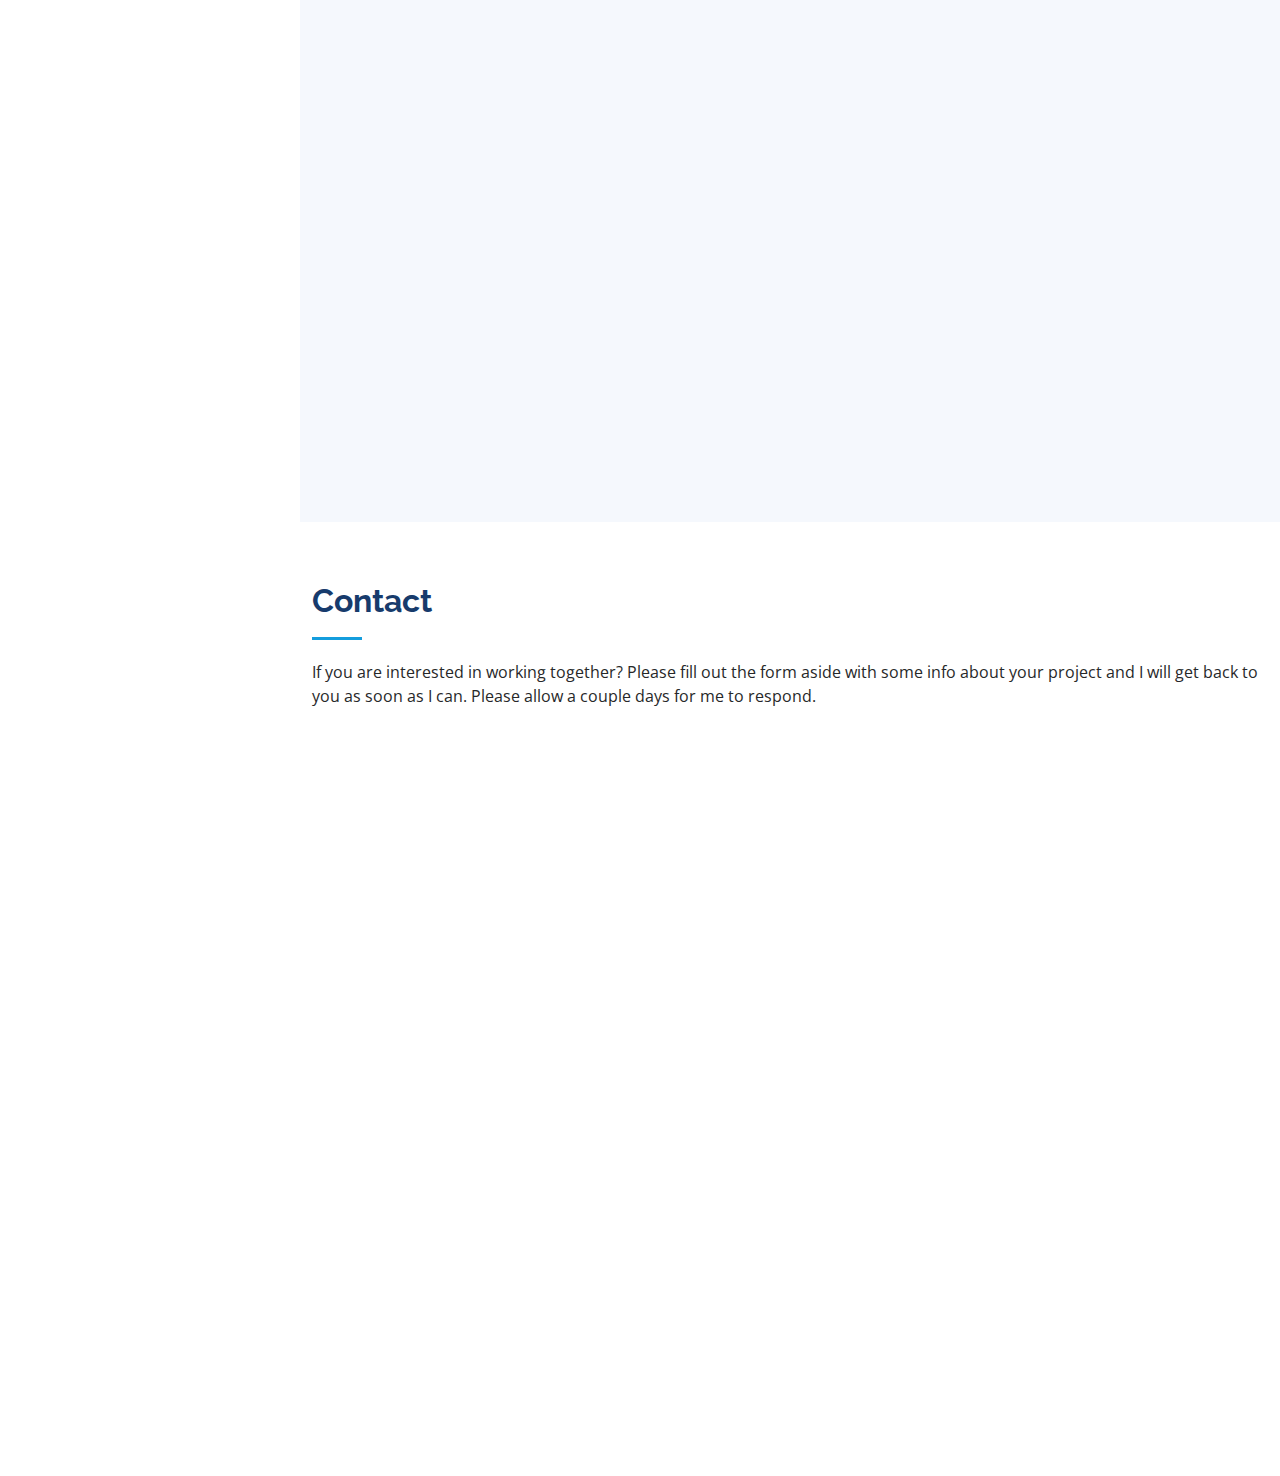
==== commit 93f391ec: "Update index.html" ====
--- a/index.html
+++ b/index.html
@@ -353,7 +353,7 @@
               <img src="assets/img/portfolio/portfolio-10.jpg" class="img-fluid" alt="">
               <div class="portfolio-links">
                 <a href="assets/img/portfolio/portfolio-10.jpg" data-gallery="portfolioGallery" class="portfolio-lightbox" title="web 6"><i class="bx bx-plus"></i></a>
-                <a href="portfolio-details6 - Copy.html" title="More Details"><i class="bx bx-link"></i></a>
+                <a href="portfolio-details10.html" title="More Details"><i class="bx bx-link"></i></a>
               </div>
             </div>
           </div>
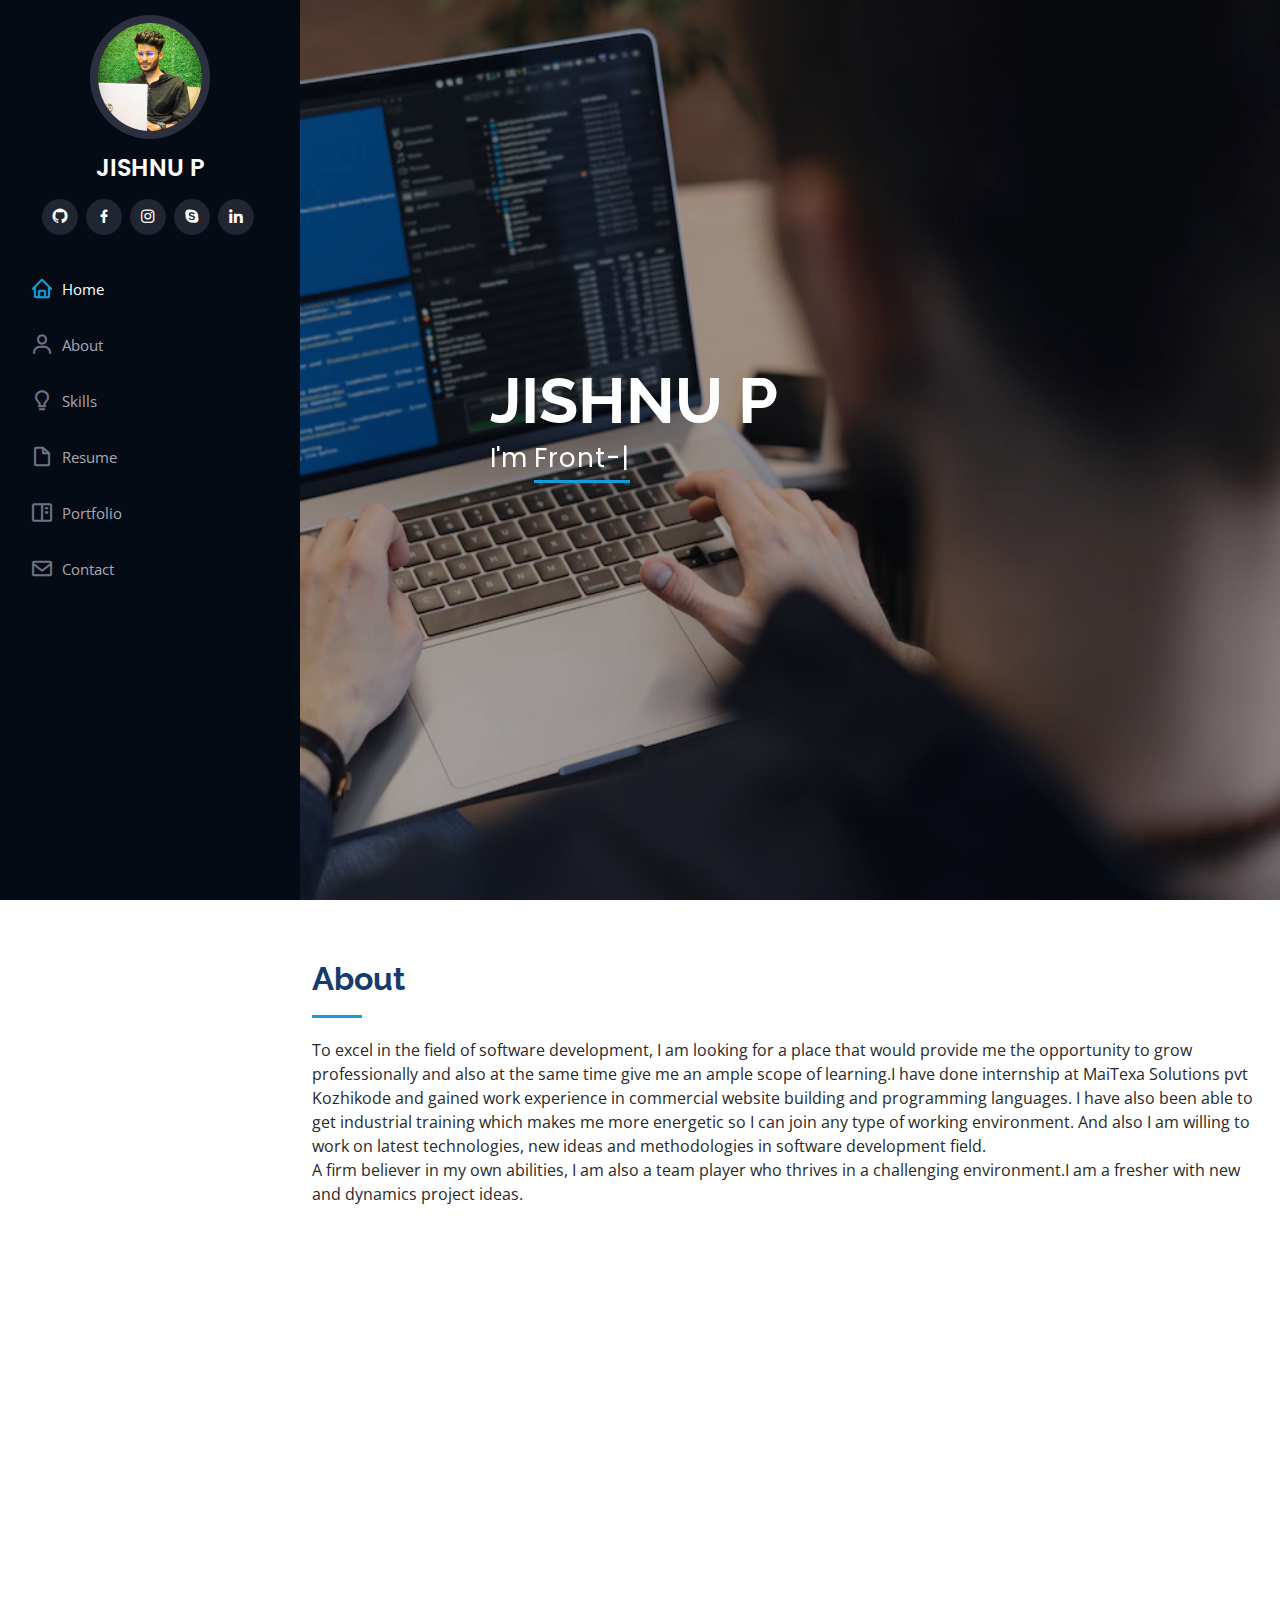
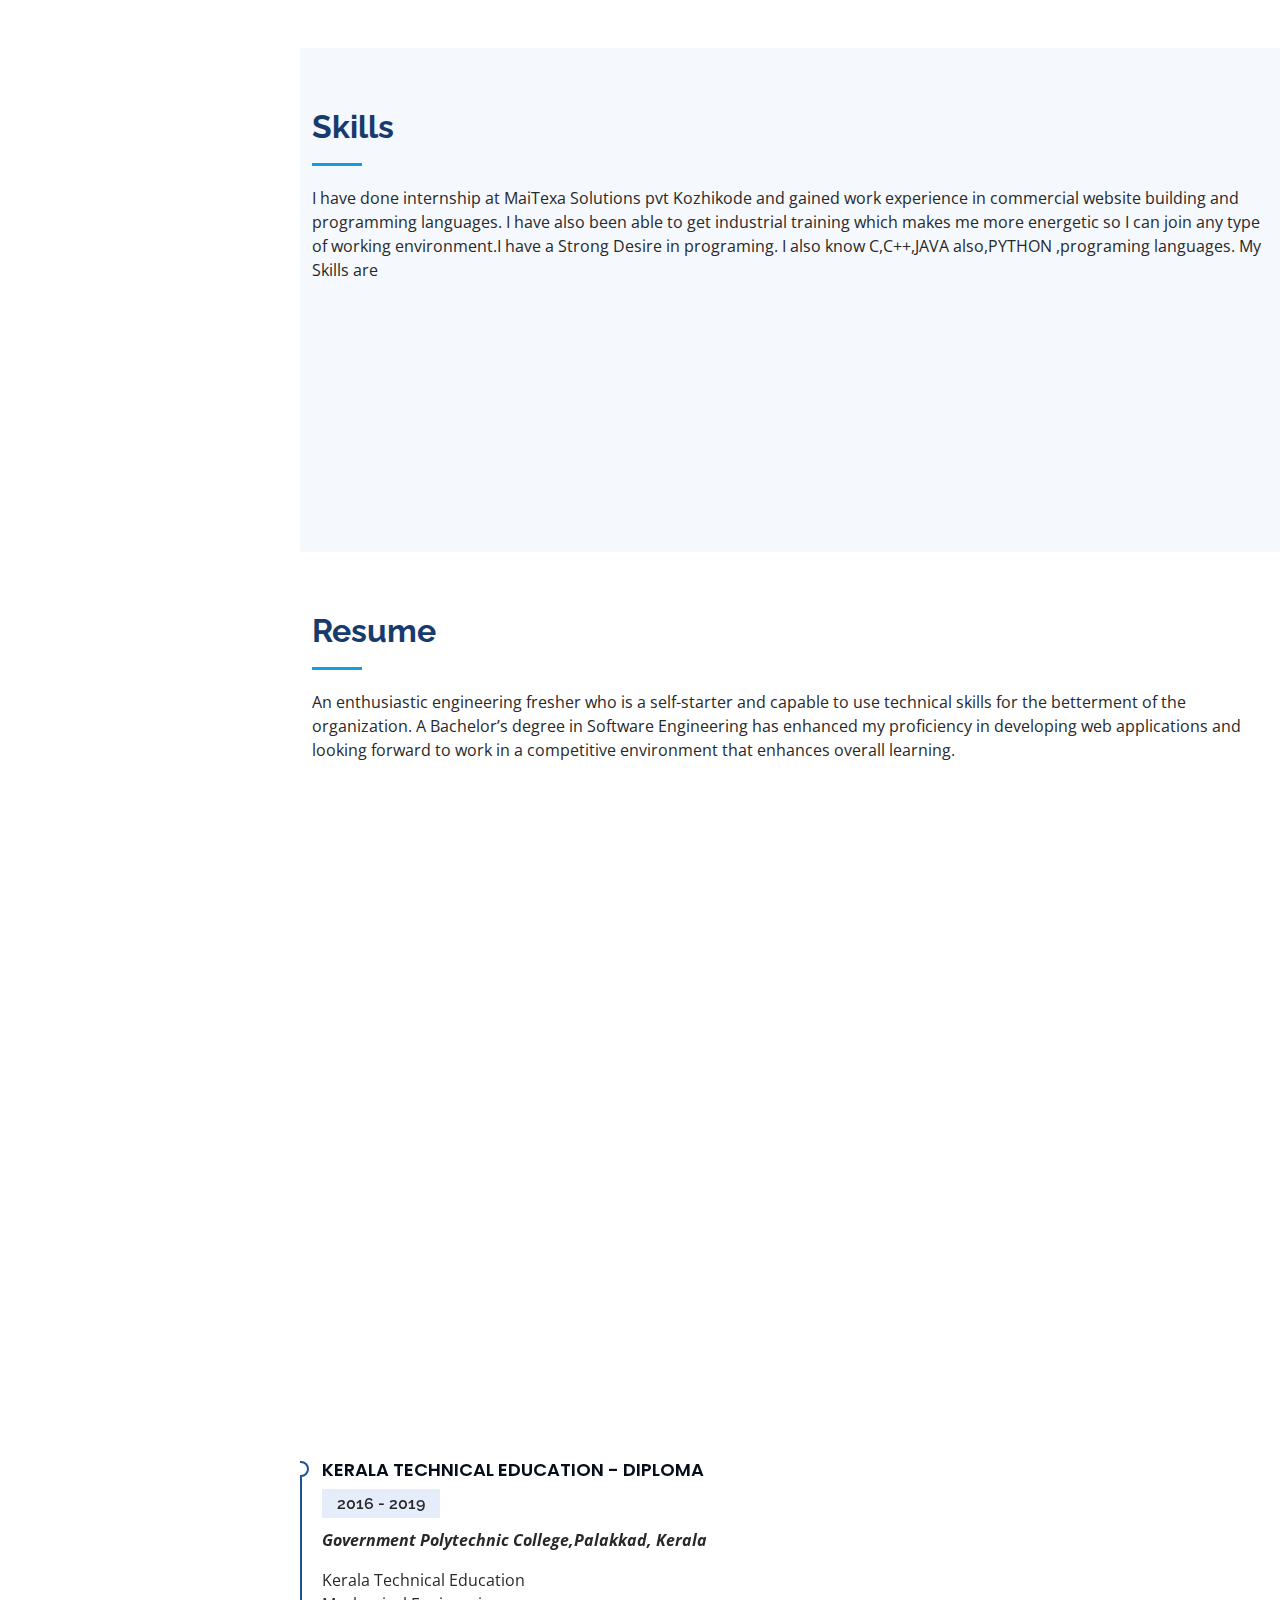
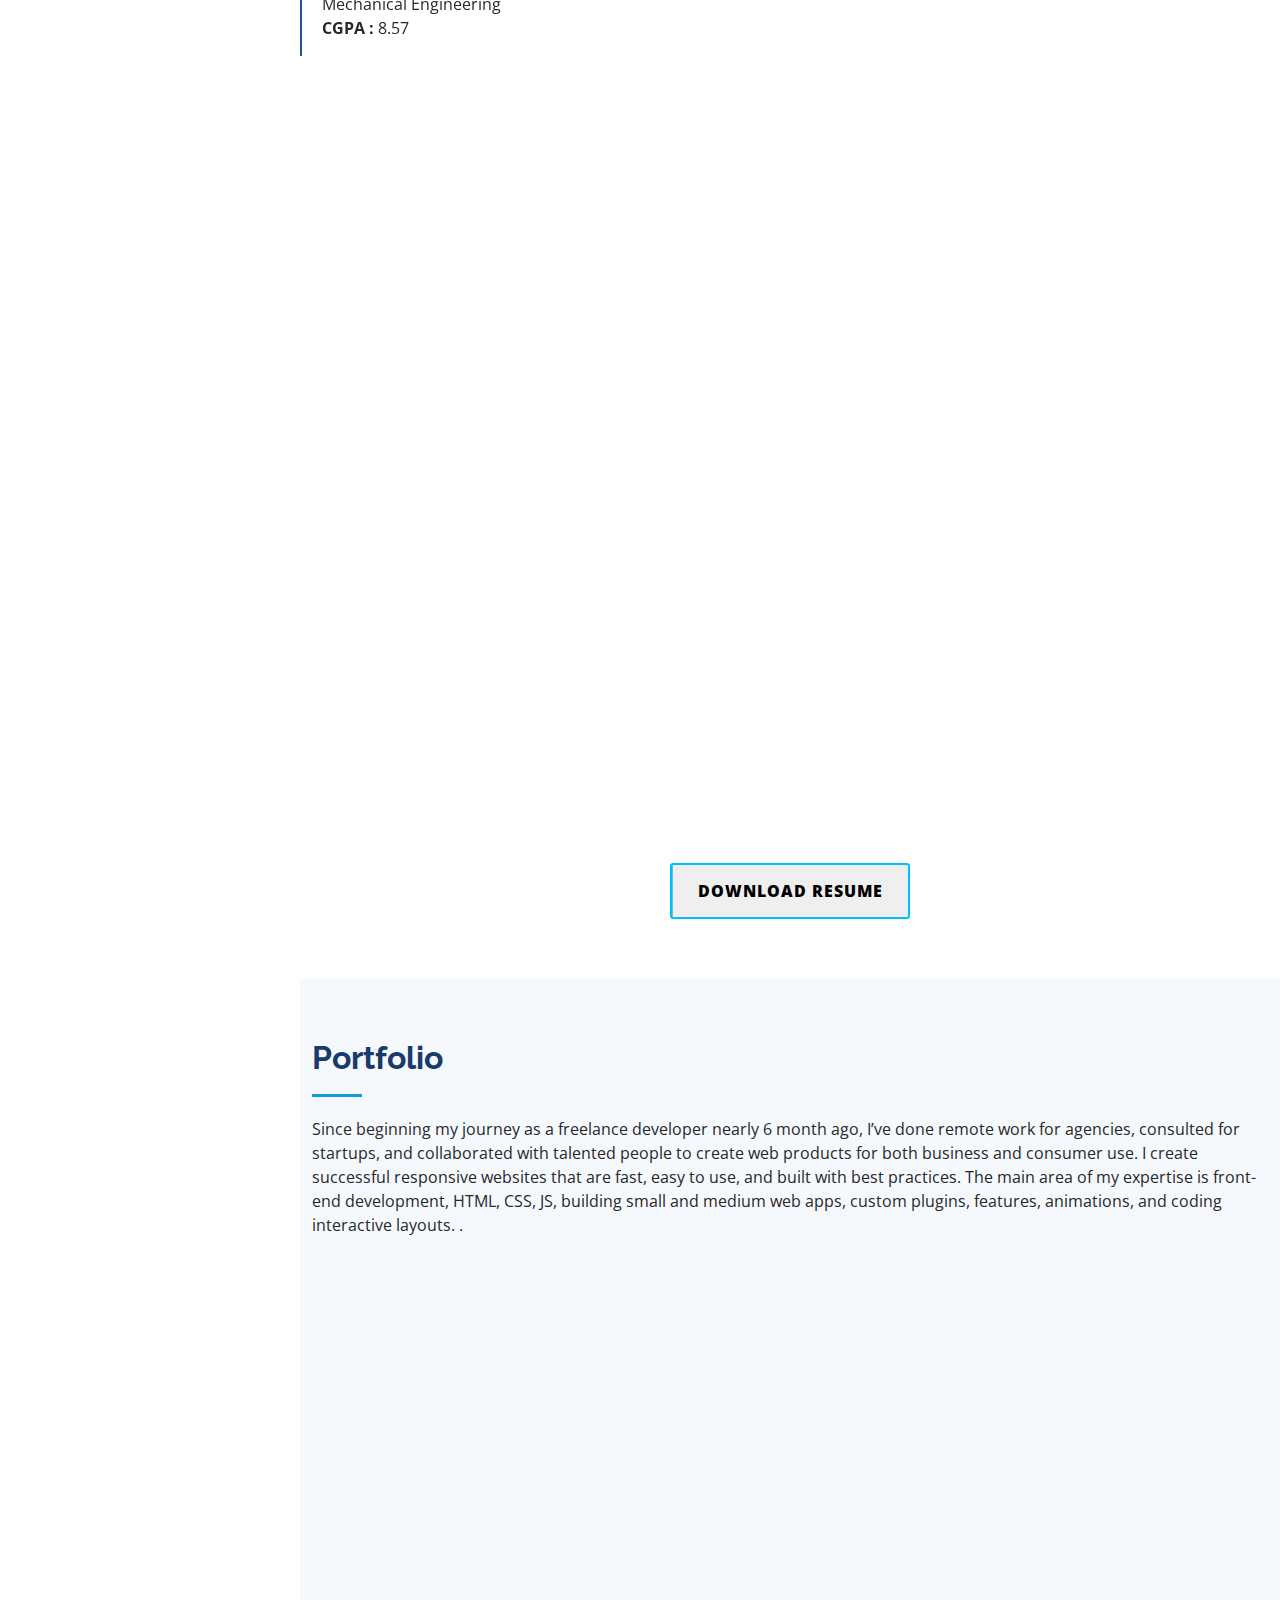
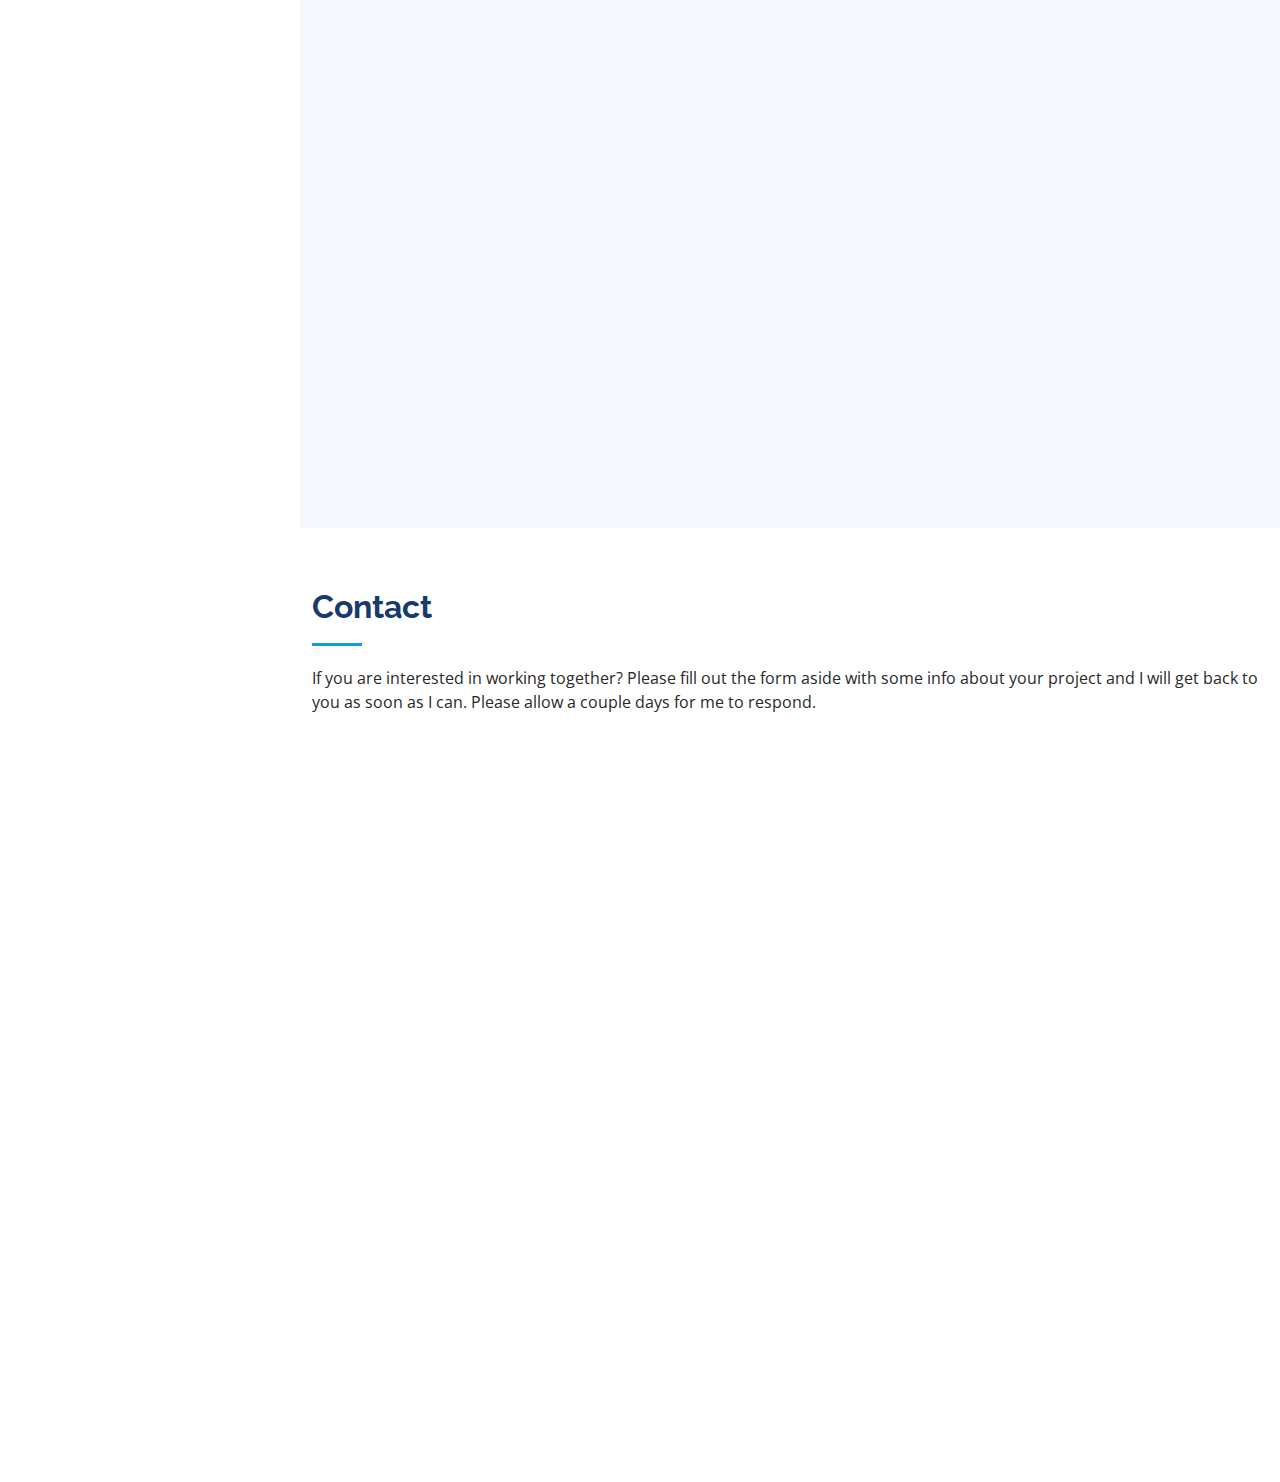
==== commit a8e46faa: "commit" ====
--- a/index.html
+++ b/index.html
@@ -294,13 +294,14 @@
 
           <div class="col-lg-4 col-md-6 portfolio-item filter-app">
             <div class="portfolio-wrap">
-              <img src="assets/img/portfolio/portfolio-1.png" class="img-fluid" alt="">
-              <div class="portfolio-links">
-                <a href="assets/img/portfolio/portfolio-1.png" data-gallery="portfolioGallery" class="portfolio-lightbox" title="web 1"><i class="bx bx-plus"></i></a>
-                <a href="portfolio-details1.html" title="More Details"><i class="bx bx-link"></i></a>
-              </div>
-            </div>
-          </div>
+              <img src="assets/img/portfolio/cenet1.jpg" class="img-fluid" alt="">
+              <div class="portfolio-links">
+                <a href="assets/img/portfolio/cenet1.jpg" data-gallery="portfolioGallery" class="portfolio-lightbox" title="web 1"><i class="bx bx-plus"></i></a>
+                <a href="portfolio-details0.html" title="More Details"><i class="bx bx-link"></i></a>
+              </div>
+            </div>
+          </div>
+
 
           <div class="col-lg-4 col-md-6 portfolio-item filter-web">
             <div class="portfolio-wrap">
@@ -313,13 +314,25 @@
           </div>
 
 
+
+          <div class="col-lg-4 col-md-6 portfolio-item filter-app">
+            <div class="portfolio-wrap">
+              <img src="assets/img/portfolio/portfolio-1.png" class="img-fluid" alt="">
+              <div class="portfolio-links">
+                <a href="assets/img/portfolio/portfolio-1.png" data-gallery="portfolioGallery" class="portfolio-lightbox" title="web 3"><i class="bx bx-plus"></i></a>
+                <a href="portfolio-details1.html" title="More Details"><i class="bx bx-link"></i></a>
+              </div>
+            </div>
+          </div>
+
+       
           
 
           <div class="col-lg-4 col-md-6 portfolio-item filter-app">
             <div class="portfolio-wrap">
               <img src="assets/img/portfolio/portfolio-3.jpg" class="img-fluid" alt="">
               <div class="portfolio-links">
-                <a href="assets/img/portfolio/portfolio-3.jpg" data-gallery="portfolioGallery" class="portfolio-lightbox" title="web 3"><i class="bx bx-plus"></i></a>
+                <a href="assets/img/portfolio/portfolio-3.jpg" data-gallery="portfolioGallery" class="portfolio-lightbox" title="web 4"><i class="bx bx-plus"></i></a>
                 <a href="portfolio-details3.html" title="More Details"><i class="bx bx-link"></i></a>
               </div>
             </div>
@@ -329,7 +342,7 @@
             <div class="portfolio-wrap">
               <img src="assets/img/portfolio/portfolio-4.jpg" class="img-fluid" alt="">
               <div class="portfolio-links">
-                <a href="assets/img/portfolio/portfolio-4.jpg" data-gallery="portfolioGallery" class="portfolio-lightbox" title="web 4"><i class="bx bx-plus"></i></a>
+                <a href="assets/img/portfolio/portfolio-4.jpg" data-gallery="portfolioGallery" class="portfolio-lightbox" title="web 5"><i class="bx bx-plus"></i></a>
                 <a href="portfolio-details4.html" title="More Details"><i class="bx bx-link"></i></a>
               </div>
             </div>
@@ -339,8 +352,21 @@
             <div class="portfolio-wrap">
               <img src="assets/img/portfolio/portfolio-5.jpg" class="img-fluid" alt="">
               <div class="portfolio-links">
-                <a href="assets/img/portfolio/portfolio-5.jpg" data-gallery="portfolioGallery" class="portfolio-lightbox" title="web 5"><i class="bx bx-plus"></i></a>
+                <a href="assets/img/portfolio/portfolio-5.jpg" data-gallery="portfolioGallery" class="portfolio-lightbox" title="web 6"><i class="bx bx-plus"></i></a>
                 <a href="portfolio-details5.html" title="More Details"><i class="bx bx-link"></i></a>
+              </div>
+            </div>
+          </div>
+
+
+
+          
+          <div class="col-lg-4 col-md-6 portfolio-item filter-app">
+            <div class="portfolio-wrap">
+              <img src="assets/img/portfolio/portfolio-6.jpg" class="img-fluid" alt="">
+              <div class="portfolio-links">
+                <a href="assets/img/portfolio/portfolio-6.jpg" data-gallery="portfolioGallery" class="portfolio-lightbox" title="Game 1"><i class="bx bx-plus"></i></a>
+                <a href="portfolio-details6.html" title="More Details"><i class="bx bx-link"></i></a>
               </div>
             </div>
           </div>
@@ -352,7 +378,7 @@
             <div class="portfolio-wrap">
               <img src="assets/img/portfolio/portfolio-10.jpg" class="img-fluid" alt="">
               <div class="portfolio-links">
-                <a href="assets/img/portfolio/portfolio-10.jpg" data-gallery="portfolioGallery" class="portfolio-lightbox" title="web 6"><i class="bx bx-plus"></i></a>
+                <a href="assets/img/portfolio/portfolio-10.jpg" data-gallery="portfolioGallery" class="portfolio-lightbox" title="web 7"><i class="bx bx-plus"></i></a>
                 <a href="portfolio-details10.html" title="More Details"><i class="bx bx-link"></i></a>
               </div>
             </div>
@@ -362,18 +388,20 @@
             <div class="portfolio-wrap">
               <img src="assets/img/portfolio/portfolio-8.jpg" class="img-fluid" alt="">
               <div class="portfolio-links">
-                <a href="assets/img/portfolio/portfolio-8.jpg" data-gallery="portfolioGallery" class="portfolio-lightbox" title="web 7"><i class="bx bx-plus"></i></a>
+                <a href="assets/img/portfolio/portfolio-8.jpg" data-gallery="portfolioGallery" class="portfolio-lightbox" title="web 8"><i class="bx bx-plus"></i></a>
                 <a href="portfolio-details8.html" title="More Details"><i class="bx bx-link"></i></a>
               </div>
             </div>
           </div>
 
-          <div class="col-lg-4 col-md-6 portfolio-item filter-app">
-            <div class="portfolio-wrap">
-              <img src="assets/img/portfolio/portfolio-6.jpg" class="img-fluid" alt="">
-              <div class="portfolio-links">
-                <a href="assets/img/portfolio/portfolio-6.jpg" data-gallery="portfolioGallery" class="portfolio-lightbox" title="Game 1"><i class="bx bx-plus"></i></a>
-                <a href="portfolio-details6.html" title="More Details"><i class="bx bx-link"></i></a>
+
+
+          <div class="col-lg-4 col-md-6 portfolio-item filter-web">
+            <div class="portfolio-wrap">
+              <img src="assets/img/portfolio/moviebookmain.jpg" class="img-fluid" alt="">
+              <div class="portfolio-links">
+                <a href="assets/img/portfolio/moviebookmain.jpg" data-gallery="portfolioGallery" class="portfolio-lightbox" title="web 9"><i class="bx bx-plus"></i></a>
+                <a href="portfolio-details11.html" title="More Details"><i class="bx bx-link"></i></a>
               </div>
             </div>
           </div>
@@ -383,21 +411,13 @@
             <div class="portfolio-wrap">
               <img src="assets/img/portfolio/portfolio-7.jpg" class="img-fluid" alt="">
               <div class="portfolio-links">
-                <a href="assets/img/portfolio/portfolio-7.jpg" data-gallery="portfolioGallery" class="portfolio-lightbox" title="web 8"><i class="bx bx-plus"></i></a>
+                <a href="assets/img/portfolio/portfolio-7.jpg" data-gallery="portfolioGallery" class="portfolio-lightbox" title="web 10"><i class="bx bx-plus"></i></a>
                 <a href="portfolio-details7.html" title="More Details"><i class="bx bx-link"></i></a>
               </div>
             </div>
           </div>
              
-          <div class="col-lg-4 col-md-6 portfolio-item filter-web">
-            <div class="portfolio-wrap">
-              <img src="assets/img/portfolio/moviebookmain.jpg" class="img-fluid" alt="">
-              <div class="portfolio-links">
-                <a href="assets/img/portfolio/moviebookmain.jpg" data-gallery="portfolioGallery" class="portfolio-lightbox" title="web 6"><i class="bx bx-plus"></i></a>
-                <a href="portfolio-details11.html" title="More Details"><i class="bx bx-link"></i></a>
-              </div>
-            </div>
-          </div>
+      
           
 
       
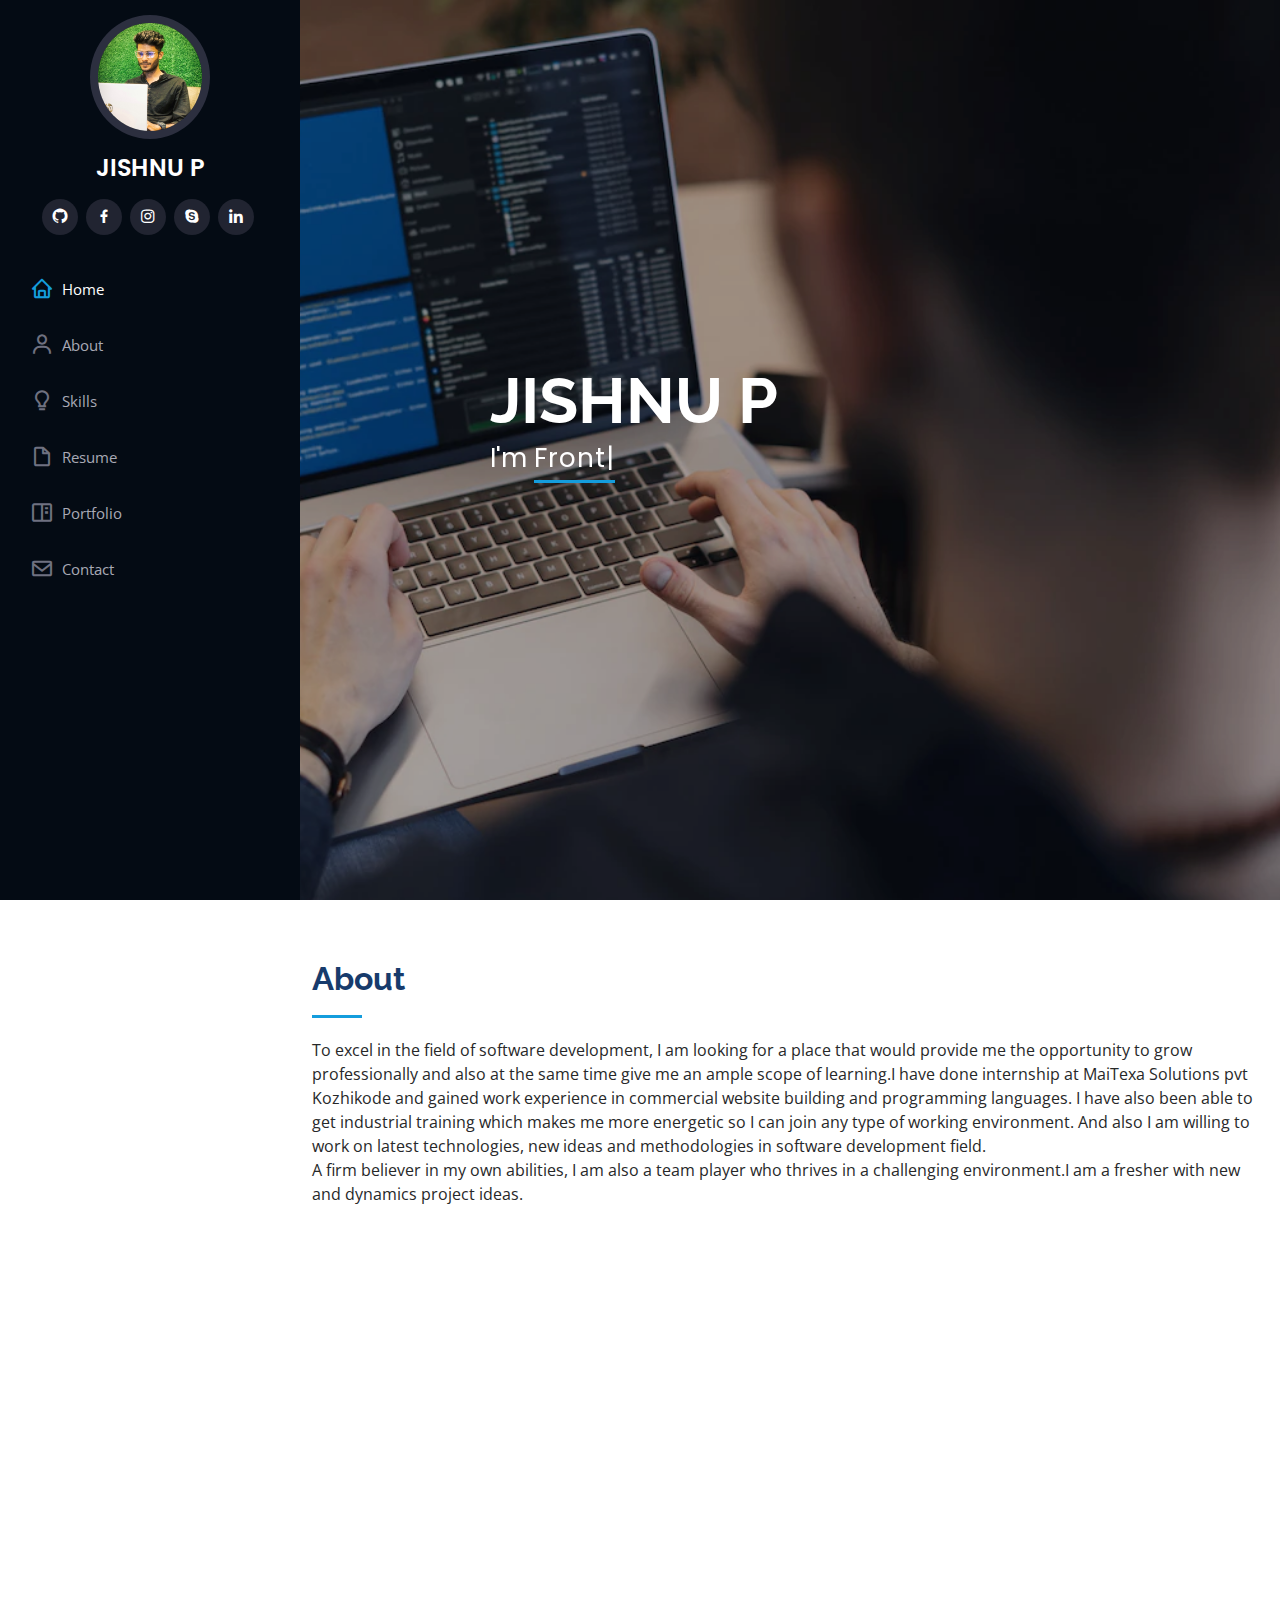
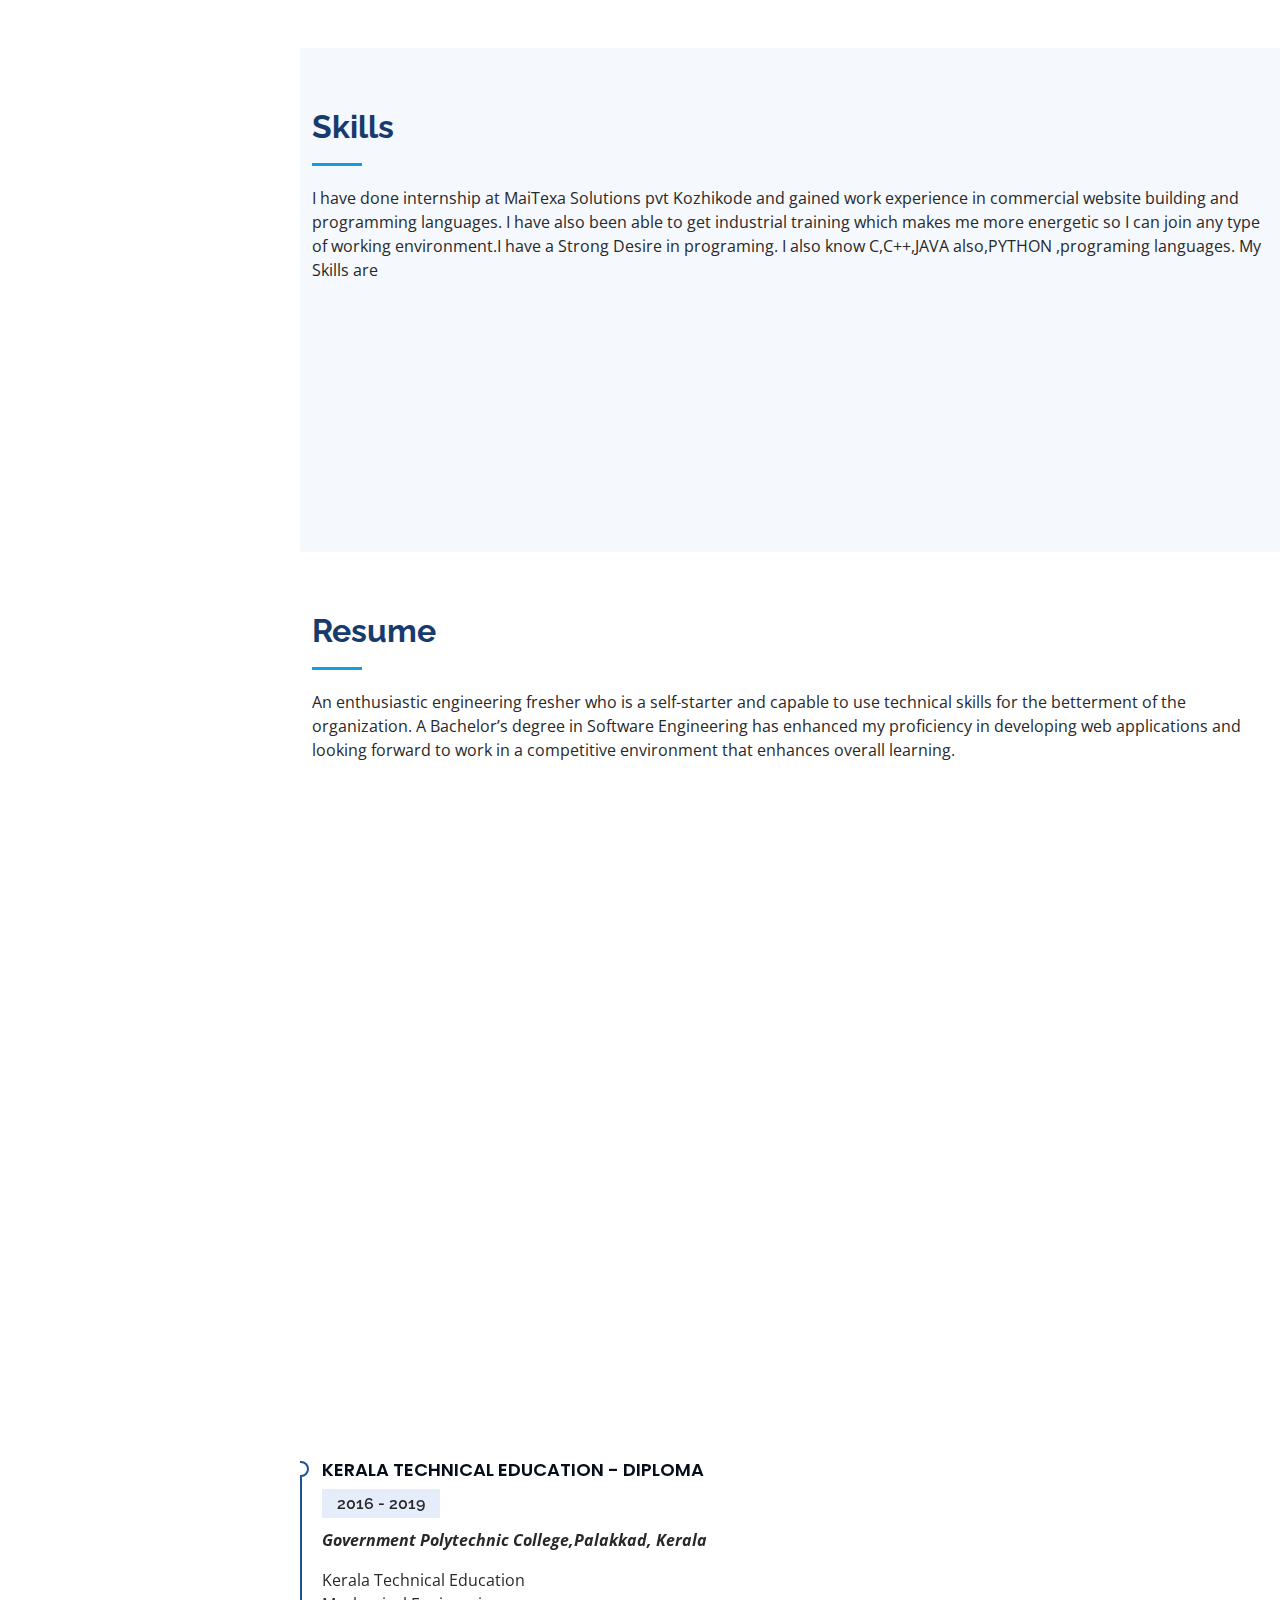
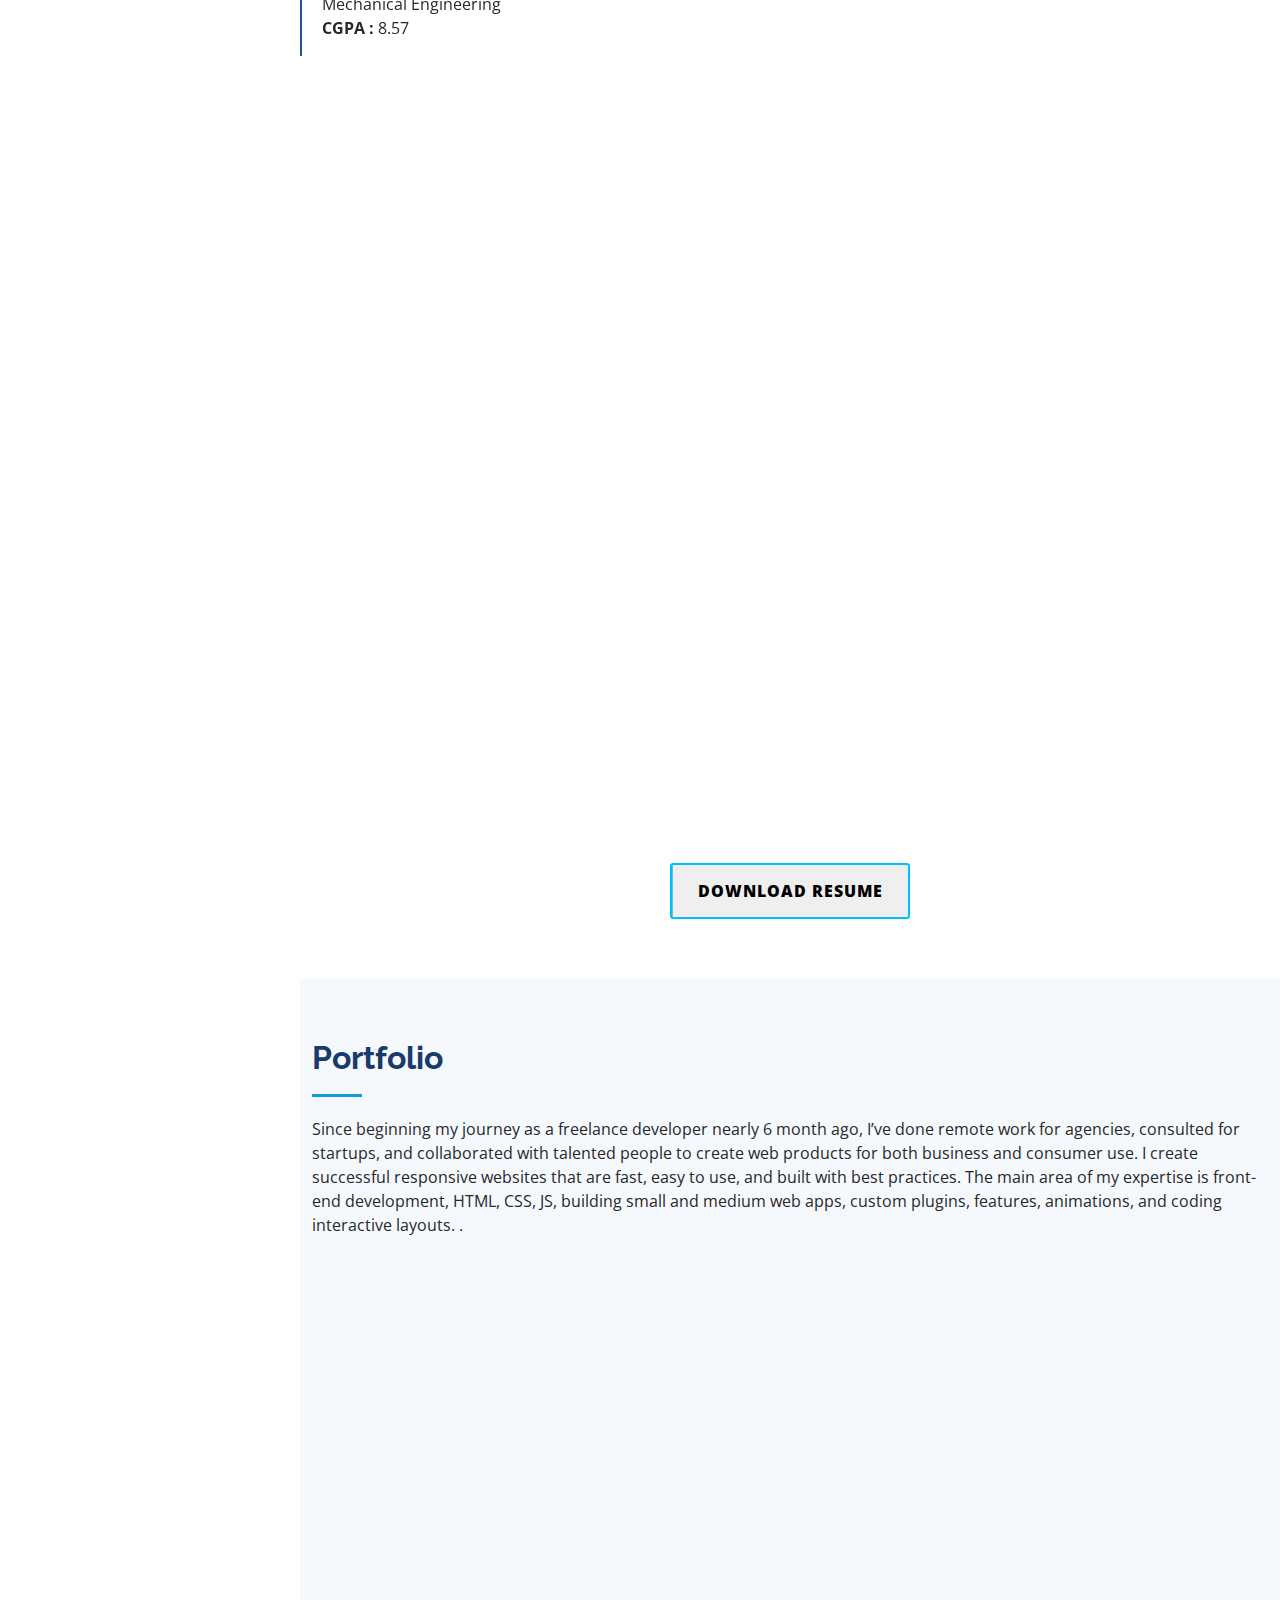
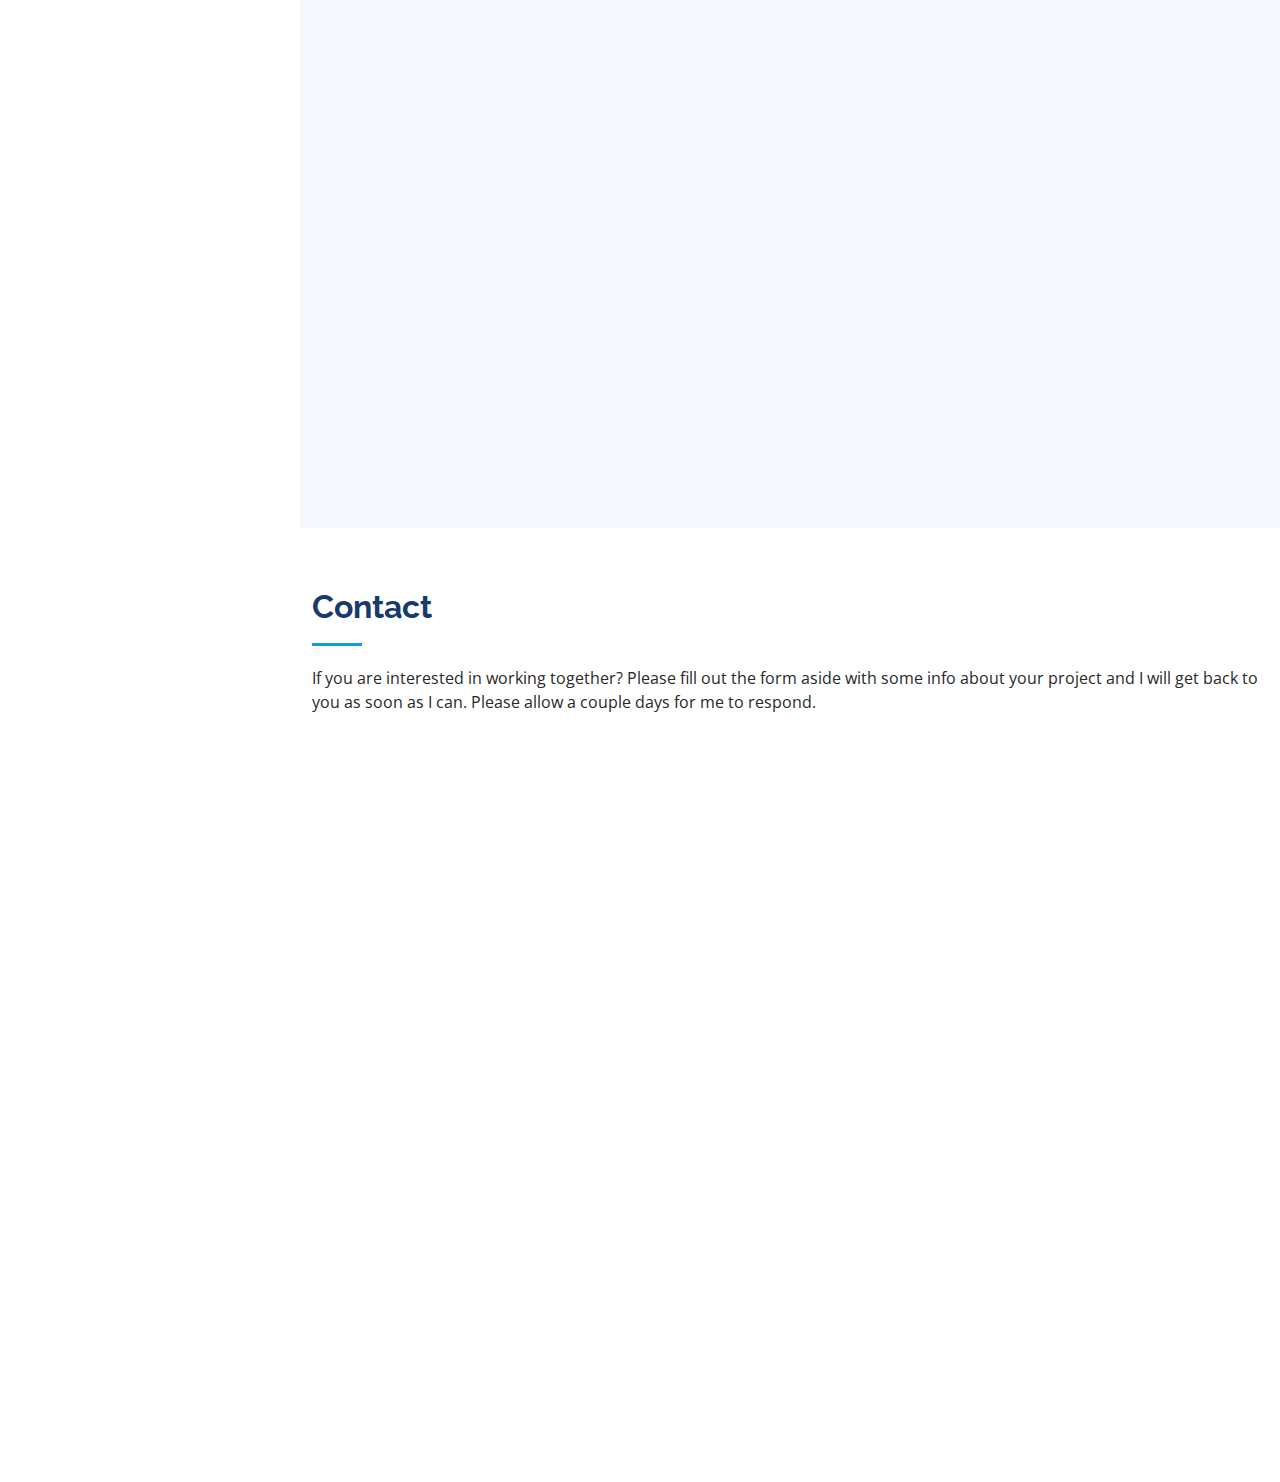
==== commit ae1e9672: "commit" ====
--- a/index.html
+++ b/index.html
@@ -77,6 +77,7 @@
 
         <div class="section-title">
           <h2>About</h2>
+        
           <p>
             To excel in the field of software development, I am looking for a
 place that would provide me the opportunity to grow professionally
